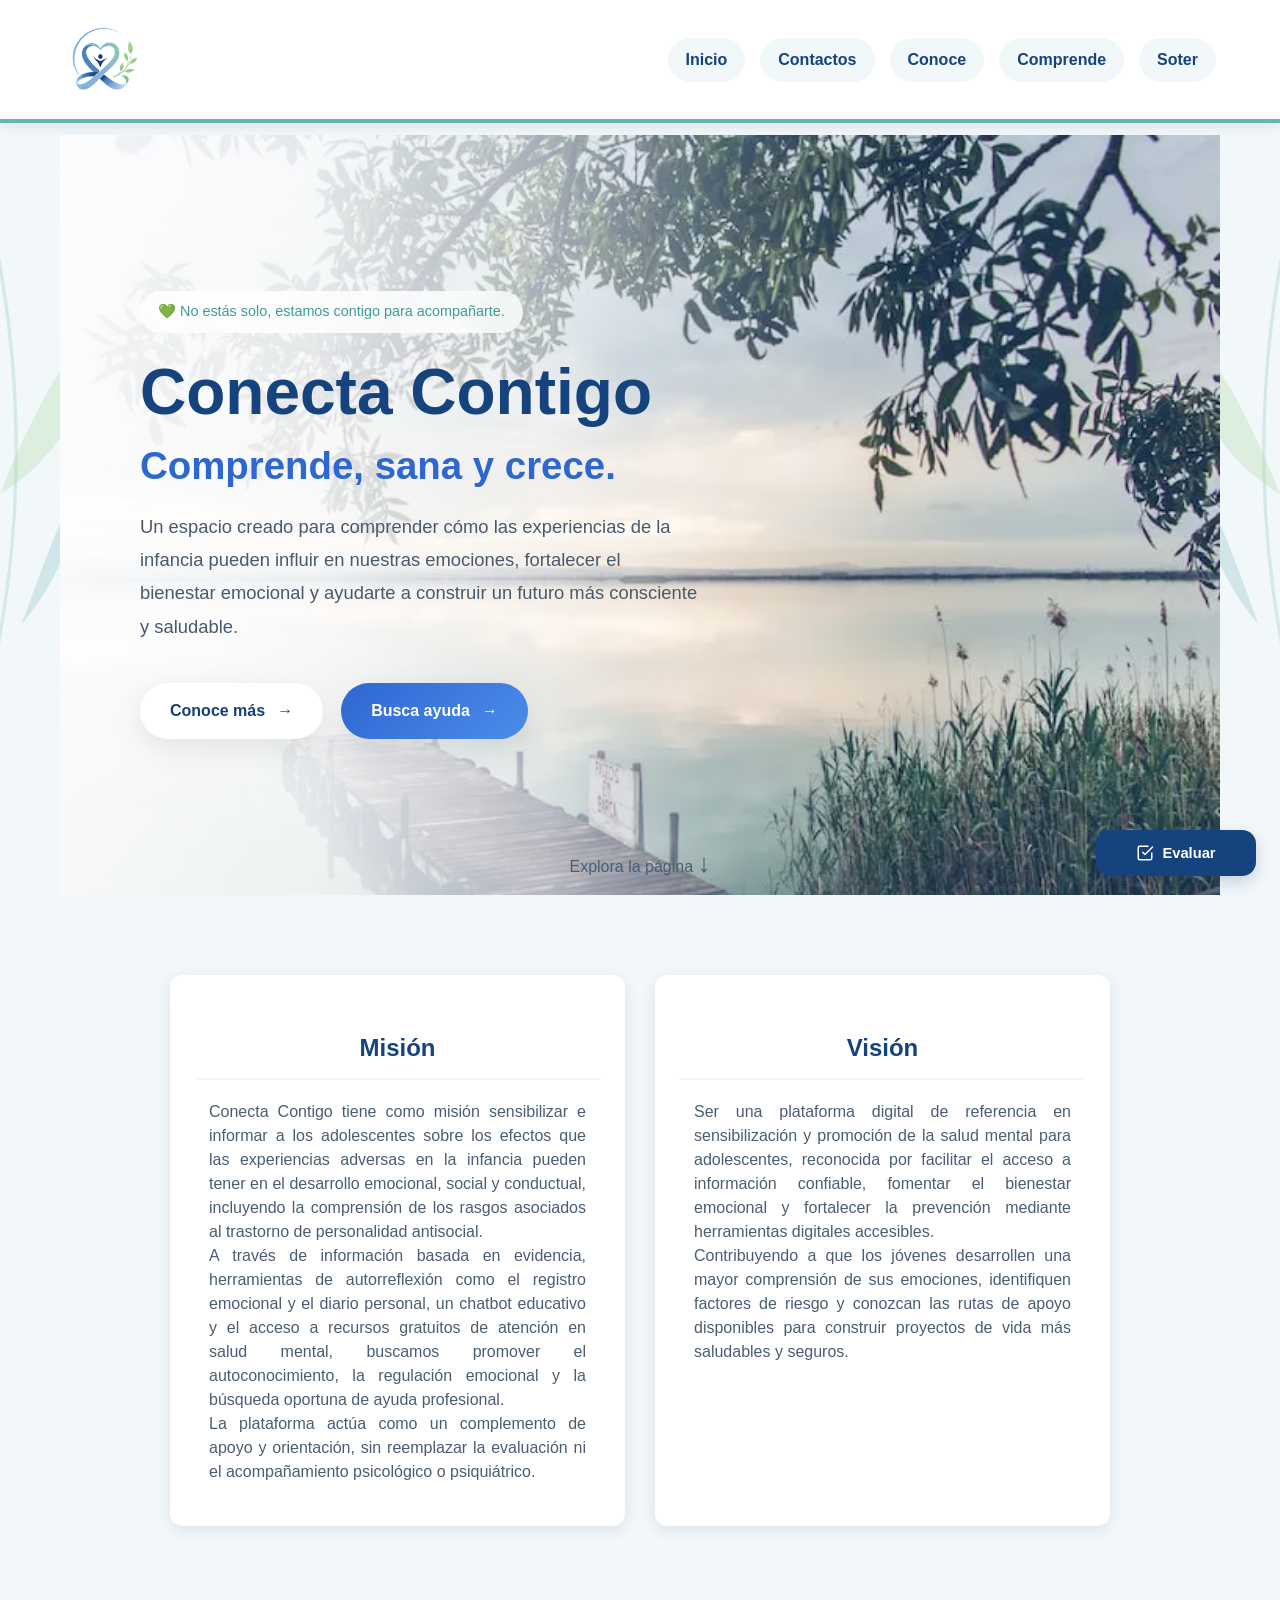
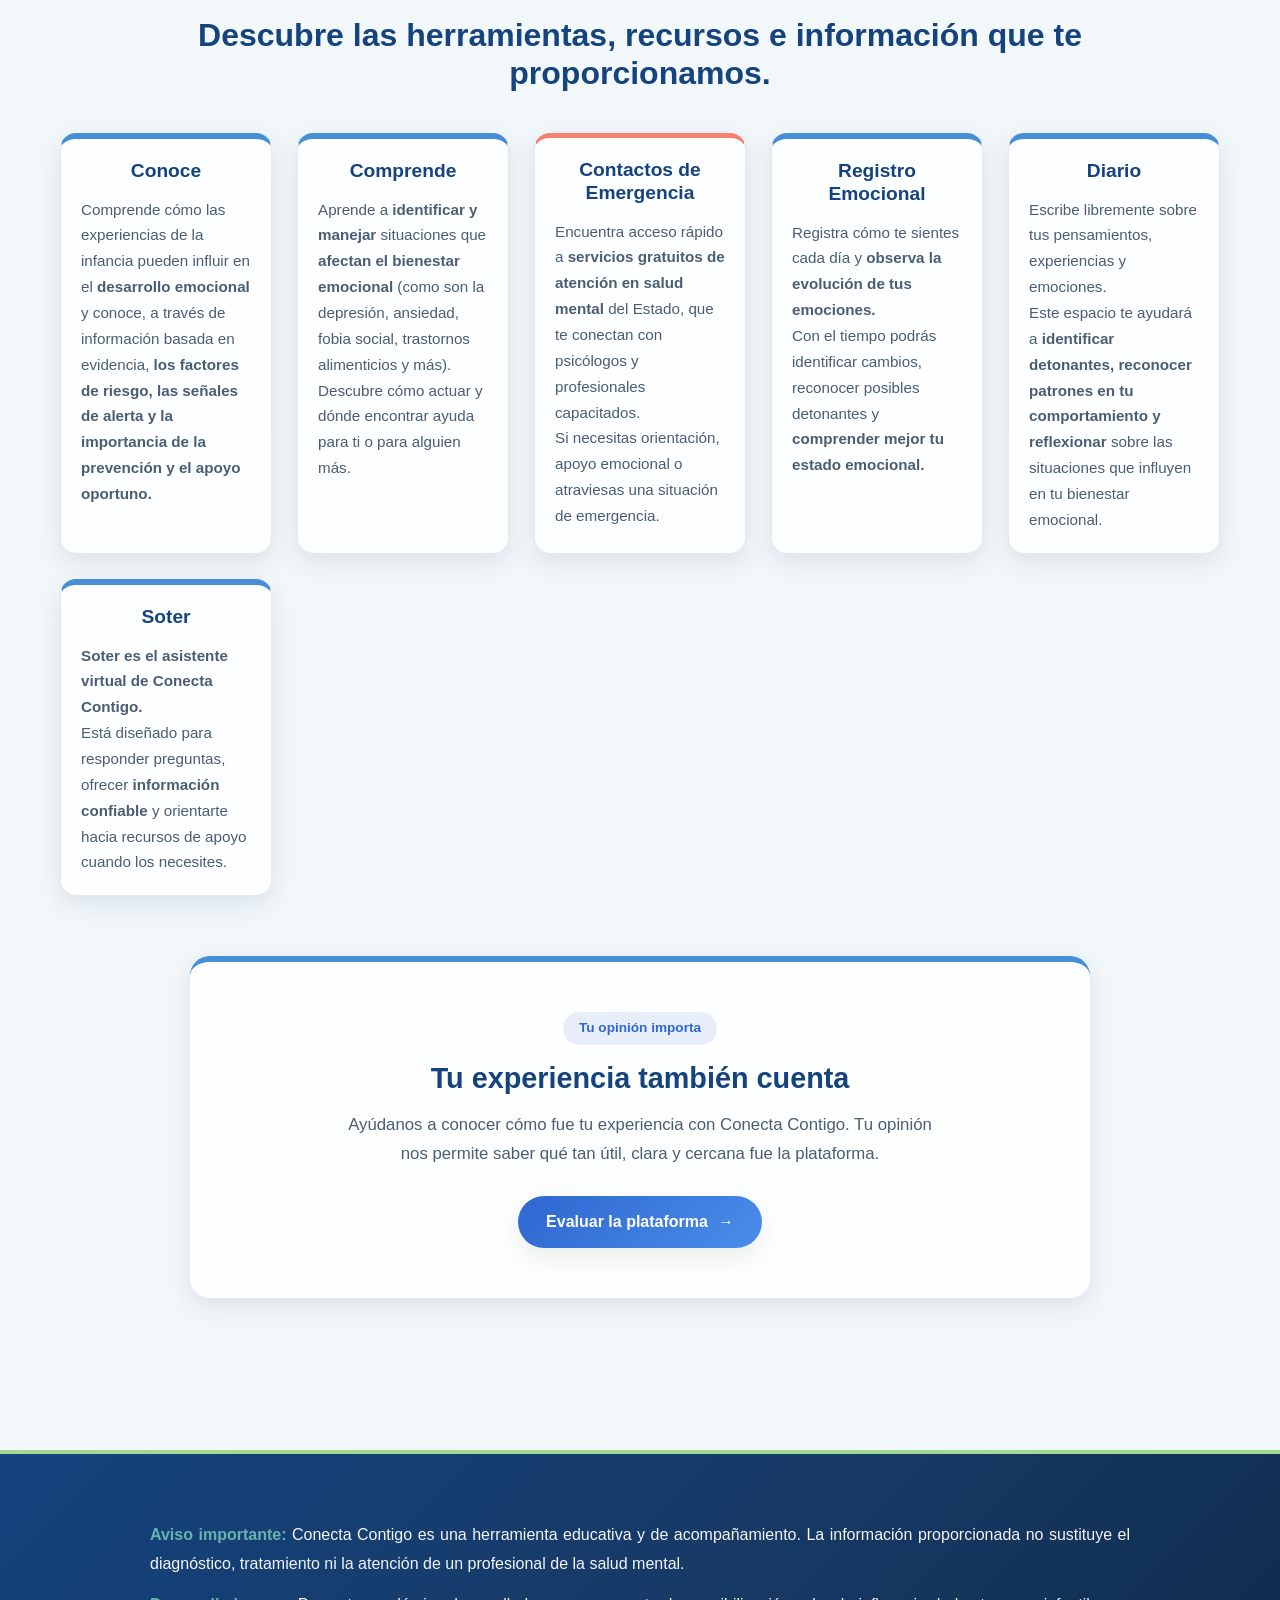
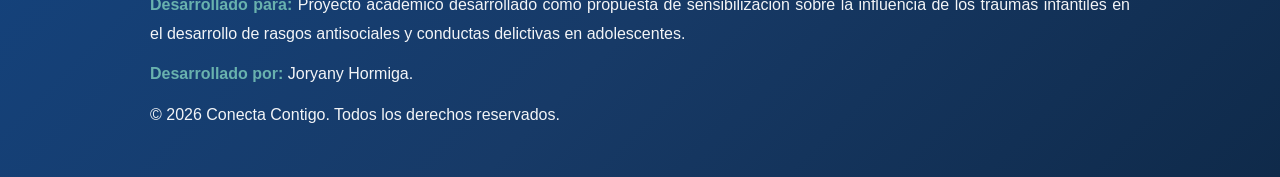
==== index.html @ 8939116b "responsive d ela pagina" ====
<!DOCTYPE html>
<html lang="es">

<head>
    <meta charset="UTF-8">
    <meta name="viewport" content="width=device-width, initial-scale=1.0">
    <title>Conecta Contigo - Inicio</title>

    <link rel="stylesheet" href="assets/css/style.css">
    <link rel="stylesheet" href="assets/css/index.css">
    

</head>

<body>
    <header>
        <div class="top-nav-container">
            <img width="100px" src="assets/img/index/logo-sin-texto.png" alt="Logo de la Página, un lazo azul">

            <nav>
                <a href="index.html">Inicio</a>
                <a href="contacto.html">Contactos</a>
                <a href="conoce.html">Conoce</a>
                <a href="comprende.html">Comprende</a>
                <a href="soter.html">Soter</a>
            </nav>
        </div>
    </header>

    <main>
        <section class="hero">
            <img class="hero-bg" src="assets/img/index/hero.png" alt="Muelle rodeado de naturaleza al amanecer.">

            <div class="hero-overlay"></div>

            <div class="hero-container">

                <aside>
                    <p>💚 No estás solo, estamos contigo para acompañarte.</p>
                </aside>

                <div class="hero-content">

                    <h1>Conecta Contigo</h1>

                    <h2>
                        Comprende, sana y crece.
                    </h2>

                    <p>
                        Un espacio creado para comprender cómo las experiencias
                        de la infancia pueden influir en nuestras emociones,
                        fortalecer el bienestar emocional y ayudarte a construir
                        un futuro más consciente y saludable.
                    </p>

                </div>

                <div class="hero-buttons">

                    <a href="conoce.html" class="btn">
                        Conoce más
                    </a>

                    <a href="contacto.html" class="btn">
                        Busca ayuda
                    </a>

                </div>

            </div>

            <a href="#bajo" class="scroll-down">
                Explora la página
            </a>

        </section>

        <section class="mission-vision container" id="bajo">
            <div class="card">

                <h2>Misión</h2>
                <p>
                    Conecta Contigo tiene como misión sensibilizar e informar a los adolescentes sobre los efectos que
                    las experiencias adversas en la infancia pueden tener en el desarrollo emocional, social y
                    conductual, incluyendo la comprensión de los rasgos asociados al trastorno de personalidad
                    antisocial. <br>
                    A través de información basada en evidencia, herramientas de autorreflexión como el
                    registro emocional y el diario personal, un chatbot educativo y el acceso a recursos gratuitos de
                    atención en salud mental, buscamos promover el autoconocimiento, la regulación emocional y la
                    búsqueda oportuna de ayuda profesional. <br>
                    La plataforma actúa como un complemento de apoyo y
                    orientación, sin reemplazar la evaluación ni el acompañamiento psicológico o psiquiátrico.
                </p>
            </div>

            <div class="card">
                <h2>Visión</h2>
                <p>
                    Ser una plataforma digital de referencia en sensibilización y promoción de la salud mental para
                    adolescentes, reconocida por facilitar el acceso a información confiable, fomentar el bienestar
                    emocional y fortalecer la prevención mediante herramientas digitales accesibles. <br>
                    Contribuyendo a que los jóvenes desarrollen una mayor comprensión de sus emociones, identifiquen
                    factores de riesgo y
                    conozcan las rutas de apoyo disponibles para construir proyectos de vida más saludables y seguros.
                </p>
            </div>
        </section>

        <section class="tools-section">

            <h2>Descubre las herramientas, recursos e información que te proporcionamos.</h2>

            <div class="grid-tarjetas text-center">
                <div class="tarjeta" data-href="conoce.html">
                    <article>
                        <h3><a href="conoce.html" class="card-title-link">Conoce</a></h3>
                        <p>Comprende cómo las experiencias de la infancia pueden influir en el <strong>desarrollo
                                emocional</strong> y conoce, a través de información basada en evidencia, <strong>los
                                factores de riesgo, las señales de alerta y la importancia de la prevención y el apoyo
                                oportuno.</strong></p>
                    </article>
                </div>

                <div class="tarjeta" data-href="comprende.html">
                    <article>
                        <h3><a href="comprende.html" class="card-title-link">Comprende</a></h3>
                        <p>Aprende a <strong>identificar y manejar</strong> situaciones que <strong>afectan el bienestar
                                emocional</strong> (como son la depresión, ansiedad, fobia social, trastornos
                            alimenticios y más). Descubre cómo actuar y dónde encontrar ayuda para ti o para alguien
                            más.</p>
                    </article>
                </div>

                <div class="tarjeta emergencia" data-href="contacto.html">
                    <article>
                        <h3><a href="contacto.html" class="card-title-link">Contactos de Emergencia</a></h3>
                        <p>Encuentra acceso rápido a <strong>servicios gratuitos de atención en salud mental</strong>
                            del Estado, que te conectan con psicólogos y profesionales capacitados. <br>
                            Si necesitas orientación, apoyo emocional o atraviesas una situación de emergencia.</p>
                    </article>
                </div>

                <div class="tarjeta" data-href="diario.html">
                    <article>
                        <h3><a href="diario.html" class="card-title-link">Registro Emocional</a></h3>
                        <p>Registra cómo te sientes cada día y <strong>observa la evolución de tus emociones.</strong>
                            <br>
                            Con el tiempo
                            podrás identificar cambios, reconocer posibles detonantes y <strong>comprender mejor tu
                                estado emocional.</strong>
                        </p>
                    </article>
                </div>

                <div class="tarjeta" data-href="diario.html">
                    <article>
                        <h3><a href="diario.html" class="card-title-link">Diario</a></h3>
                        <p>Escribe libremente sobre tus pensamientos, experiencias y emociones. <br>
                            Este espacio te ayudará
                            a <strong>identificar detonantes, reconocer patrones en tu comportamiento y
                                reflexionar</strong> sobre las situaciones que influyen en tu bienestar emocional.</p>
                    </article>
                </div>


                <div class="tarjeta" data-href="soter.html">
                    <article>
                        <h3><a href="soter.html" class="card-title-link">Soter</a></h3>
                        <p><strong>Soter es el asistente virtual de Conecta Contigo. <br>
                            </strong> Está diseñado para
                            responder preguntas, ofrecer <strong>información confiable </strong> y orientarte hacia
                            recursos de apoyo
                            cuando los necesites.</p>
                    </article>
                </div>
            </div>
        </section>

       <section class="evaluacion-plataforma" aria-labelledby="titulo-evaluacion">
            <div class="evaluacion-contenido">

                <span class="evaluacion-etiqueta">Tu opinión importa</span>

                <h2 id="titulo-evaluacion">Tu experiencia también cuenta</h2>

                <p>
                    Ayúdanos a conocer cómo fue tu experiencia con Conecta Contigo.
                    Tu opinión nos permite saber qué tan útil, clara y cercana fue la plataforma.
                </p>

                <a href="https://forms.gle/vr7NRWrDEDaM6uV98" class="evaluacion-accion" target="_blank"
                    rel="noopener noreferrer">
                    <span class="evaluacion-accion-texto">Evaluar la plataforma</span>
                    <span class="evaluacion-accion-icono" aria-hidden="true">→</span>
                </a>

            </div>
        </section>
    </main>

    <footer>

        <p><strong>Aviso importante:</strong> Conecta Contigo es una herramienta educativa y de acompañamiento. La
            información proporcionada no sustituye el diagnóstico, tratamiento ni la atención de un profesional de la
            salud mental.</p>

        <p><strong>Desarrollado para:</strong> Proyecto académico desarrollado como propuesta de sensibilización sobre
            la influencia de los traumas infantiles en el desarrollo de rasgos antisociales y conductas delictivas en
            adolescentes.</p>

        <p><strong>Desarrollado por:</strong> Joryany Hormiga.</p>

        <p>© 2026 Conecta Contigo. Todos los derechos reservados.</p>
    </footer>

    <div class="evaluacion-flotante">

        <button id="boton-evaluacion" class="evaluacion-boton" type="button" aria-haspopup="true"
            aria-expanded="false" aria-controls="panel-evaluacion">
            <svg class="evaluacion-boton__icono" viewBox="0 0 24 24" fill="none" aria-hidden="true">
                <path d="M9 11l3 3L22 4" stroke="currentColor" stroke-width="2" stroke-linecap="round"
                    stroke-linejoin="round" />
                <path d="M21 12v7a2 2 0 0 1-2 2H5a2 2 0 0 1-2-2V5a2 2 0 0 1 2-2h11" stroke="currentColor"
                    stroke-width="2" stroke-linecap="round" stroke-linejoin="round" />
            </svg>
            <span class="evaluacion-boton__texto">Evaluar</span>
        </button>

        <div id="panel-evaluacion" class="evaluacion-panel" role="dialog" aria-labelledby="titulo-panel-evaluacion"
            aria-hidden="true">

            <div class="evaluacion-panel__header">
                <h3 id="titulo-panel-evaluacion">¿Quieres evaluar Conecta Contigo?</h3>
                <button id="cerrar-evaluacion" class="evaluacion-cerrar" type="button"
                    aria-label="Cerrar panel de evaluación">
                    ✕
                </button>
            </div>

            <p>Tu opinión nos ayuda a conocer cómo fue tu experiencia con la plataforma.</p>

            <a href="https://forms.gle/vr7NRWrDEDaM6uV98" class="evaluacion-panel__accion" target="_blank"
                rel="noopener noreferrer">
                <span>Responder evaluación</span>
                <span class="evaluacion-panel__accion-icono" aria-hidden="true">→</span>
            </a>
        </div>
    </div>

      <!-- ============ BOTÓN FLOTANTE VOLVER ARRIBA ============ -->
  <button id="boton-subir" class="boton-subir" type="button" aria-label="Volver al inicio de la página"
    title="Volver arriba">
    <span aria-hidden="true">&#8593;</span>
  </button>

    <script src="assets/js/general.js"></script>
    <script src="assets/js/evaluacion.js" defer></script>

</body>

</html>
---- assets/css/style.css ----
/*==================================================
= 1. VARIABLES GLOBALES                            =
==================================================*/

:root {

    /* Colores principales */
    --azul-marino: #14437e;
    --azul-claro: #468ed6;
    --verde-agua: #69B2AE;
    --verde-hoja: #a2d88f;
    --fondo-suave: #F2F7FA;
    --blanco: #FFFFFF;
    --gris: #485666;
    --gris-claro: #d7dfe6;
    --resalte: #f5836f;

    /* Variantes RGB (permiten reutilizar un mismo color en distintas
       opacidades sin repetir el rgba() completo en cada regla) */
    --blanco-rgb: 255, 255, 255;
    --sombra-rgb: 17, 46, 81;
    --azul-accion-rgb: 46, 103, 208;
    --azul-accion: rgb(var(--azul-accion-rgb));

    /* Sombras */
    --sombra: rgba(var(--sombra-rgb), .10);
    --sombra-media: 0 4px 15px var(--sombra);
    --sombra-grande: 0 8px 25px rgba(var(--sombra-rgb), .12);

    /* Bordes */
    --radio: 12px;
    --radio-grande: 18px;
    --radio-pill: 50px;

    /* Transiciones */
    --transicion: .3s ease;

    /* Gradiente */
    --gradiente: linear-gradient(
        135deg,
        var(--azul-claro),
        var(--verde-agua)
    );

    /* Espaciados */
    --espacio-xs: 8px;
    --espacio-sm: 16px;
    --espacio-md: 24px;
    --espacio-lg: 40px;
    --espacio-xl: 60px;

    /* Tipografía */
    --texto: 1rem;
    --texto-grande: 1.1rem;

    --titulo-1: clamp(2.8rem, 4vw, 3.5rem);
    --titulo-2: 2.2rem;
    --titulo-3: 1.45rem;

    /* Componentes */
    --padding-card: 24px;
    --padding-seccion: 30px;

    --boton-y: 11px;
    --boton-x: 22px;

    /* Elevación (z-index) de elementos flotantes */
    --z-flotante-alto: 999;
    --z-flotante-bajo: 500;
}


/*==================================================
= 2. RESET / BASE                                  =
==================================================*/

*,
*::before,
*::after {
    margin: 0;
    padding: 0;
    box-sizing: border-box;
}

html {
    scroll-behavior: smooth;
}

body {
    font-family: 'Segoe UI', Roboto, Helvetica, Arial, sans-serif;
    background: var(--fondo-suave);
    color: var(--azul-marino);
    line-height: 1.5;
    min-height: 100vh;
    overflow-x: hidden;
    text-rendering: optimizeLegibility;
}


/*==================================================
= 3. TIPOGRAFÍA                                    =
==================================================*/

h1,
h2,
h3 {
    color: var(--azul-marino);
    margin-top: 0;
    font-weight: 700;
    line-height: 1.2;
}

h1 {
    font-size: var(--titulo-1);
}

h2 {
    font-size: var(--titulo-2);
    margin: 35px 0 20px;
    text-align: center;
    position: relative;
}

h3 {
    font-size: var(--titulo-3);
    margin-bottom: .75rem;
}

p {
    margin-bottom: 18px;
}


/*==================================================
= 4. ELEMENTOS GLOBALES                            =
==================================================*/

img {
    display: block;
    max-width: 100%;
    height: auto;
}

a {
    text-decoration: none;
    color: var(--azul-claro);
    transition:
        color var(--transicion),
        background-color var(--transicion),
        transform var(--transicion);
}

a:hover {
    color: var(--verde-agua);
}

::-webkit-scrollbar {
    width: 10px;
}

::-webkit-scrollbar-track {
    background: #e9f1f5;
}

::-webkit-scrollbar-thumb {
    background: var(--azul-claro);
    border-radius: 20px;
}

::-webkit-scrollbar-thumb:hover {
    background: var(--verde-agua);
}

::selection {
    background: var(--verde-agua);
    color: var(--blanco);
}


/*==================================================
= 5. CONTENEDORES                                  =
==================================================*/

.container {
    max-width: 1000px;
    margin: auto;
    padding: 0 20px;
}

main {
    max-width: 1200px;
    margin: auto;
    padding: 12px 20px;
}


/*==================================================
= 6. BOTONES GLOBALES                              =
==================================================*/

button,
input[type="submit"] {
    background: var(--gradiente);
    color: var(--blanco);
    border: none;
    border-radius: var(--radio-pill);
    padding: var(--boton-y) var(--boton-x);
    cursor: pointer;
    font-size: 1rem;
    font-weight: 600;
    transition:
        transform var(--transicion),
        box-shadow var(--transicion);
}

button:hover,
input[type="submit"]:hover {
    transform: translateY(-3px);
    box-shadow: 0 10px 25px rgba(var(--sombra-rgb), .18);
}


/*==================================================
= 7. HEADER Y NAVEGACIÓN                           =
==================================================*/

header {
    background: var(--blanco);
    padding: 22px 5%;
    border-bottom: 4px solid var(--verde-agua);
    box-shadow: 0 3px 12px var(--sombra);
}

.top-nav-container {
    max-width: 1200px;
    margin: auto;
    display: flex;
    justify-content: space-between;
    align-items: center;
    gap: 30px;
    flex-wrap: wrap;
}

.top-nav-container img {
    width: 75px;
    max-width: 100%;
    height: auto;
}

nav {
    display: flex;
    justify-content: center;
    align-items: center;
    flex-wrap: wrap;
    gap: 15px;
}

nav a {
    background: var(--fondo-suave);
    color: var(--azul-marino);
    padding: 10px 18px;
    border-radius: 30px;
    font-weight: 600;
    transition:
        background-color var(--transicion),
        color var(--transicion),
        transform var(--transicion);
}

nav a:hover {
    background: var(--azul-claro);
    color: var(--blanco);
    transform: translateY(-2px);
}

header p {
    max-width: 800px;
    margin: 15px auto;
    font-size: 1.1rem;
    color: #334a66;
    text-align: center;
}

/* Navegación secundaria (banner de anclas) */

.nav-banner {
    display: flex;
    justify-content: center;
    align-items: center;
    flex-wrap: wrap;
    gap: 50px;
    padding: 25px 0;
    margin: 40px 0;
    background: rgba(var(--blanco-rgb), .35);
    border-top: 1px solid var(--azul-claro);
    border-bottom: 1px solid var(--azul-claro);
}

.nav-banner a {
    background: none;
    padding: 0 0 6px;
    border-radius: 50px;
    border-bottom: 2px solid transparent;
    color: var(--azul-marino);
    font-size: 1.05rem;
    font-weight: 600;
}

.nav-banner a:hover {
    background: none;
    color: var(--azul-claro);
    border-bottom-color: var(--verde-agua);
    transform: none;
}


/*==================================================
= 8. TARJETAS (.card)                              =
==================================================*/

.card {
    background: var(--blanco);
    border-radius: var(--radio);
    padding: var(--padding-card);
    box-shadow: var(--sombra-media);
    transition:
        transform var(--transicion),
        box-shadow var(--transicion);
}

.card:hover {
    transform: translateY(-2px);
    box-shadow: var(--sombra-grande);
}


/*==================================================
= 9. FONDOS DECORATIVOS (estilo-hojas-*)           =
   Nota: los valores de color dentro de los SVG en base64 no se
   tocan — no es posible referenciar variables CSS dentro de un
   data URI, y no aportan beneficio real al mantenerlos idénticos
   a los definidos arriba.
==================================================*/

/* 1. Decoración Hojas Laterales */
body.estilo-hojas-1 {
    background-color: var(--fondo-suave);
    background-image:
        url("data:image/svg+xml,%3Csvg xmlns='http://www.w3.org/2000/svg' viewBox='0 0 100 200' fill='%2369B2AE' opacity='0.25'%3E%3Cpath d='M10 180 C 40 140, 30 90, 80 50 C 50 70, 30 110, 10 180 Z'/%3E%3Cpath d='M0 120 C 30 100, 40 60, 60 20 C 35 40, 15 70, 0 120 Z'/%3E%3C/svg%3E"),
        url("data:image/svg+xml,%3Csvg xmlns='http://www.w3.org/2000/svg' viewBox='0 0 100 200' fill='%2369B2AE' opacity='0.25'%3E%3Cpath d='M90 180 C 60 140, 70 90, 20 50 C 50 70, 70 110, 90 180 Z'/%3E%3Cpath d='M100 120 C 70 100, 60 60, 40 20 C 65 40, 85 70, 100 120 Z'/%3E%3C/svg%3E");
    background-repeat: no-repeat, no-repeat;
    background-position: left center, right center;
    background-size: 280px auto, 280px auto;
    background-attachment: fixed, fixed;
}

/* 3. Hojas Redondeadas con Tallo Flotante */
body.estilo-hojas-2 {
    background-color: var(--fondo-suave);
    background-image:
        url("data:image/svg+xml,%3Csvg xmlns='http://www.w3.org/2000/svg' viewBox='0 0 120 280' fill='none'%3E%3Cpath d='M-10 10 Q25 140 -10 270' stroke='%2369B2AE' stroke-width='1.5' opacity='0.22'/%3E%3Cpath d='M10 220 C 45 180, 35 130, 85 90 C 55 110, 35 150, 10 220 Z' fill='%2369B2AE' opacity='0.25'/%3E%3Cpath d='M0 160 C 35 140, 45 100, 65 60 C 40 80, 20 110, 0 160 Z' fill='%23a2d88f' opacity='0.28'/%3E%3C/svg%3E"),
        url("data:image/svg+xml,%3Csvg xmlns='http://www.w3.org/2000/svg' viewBox='0 0 120 280' fill='none'%3E%3Cpath d='M130 10 Q95 140 130 270' stroke='%2369B2AE' stroke-width='1.5' opacity='0.22'/%3E%3Cpath d='M110 220 C 75 180, 85 130, 35 90 C 65 110, 85 150, 110 220 Z' fill='%2369B2AE' opacity='0.25'/%3E%3Cpath d='M120 160 C 85 140, 75 100, 55 60 C 80 80, 100 110, 120 160 Z' fill='%23a2d88f' opacity='0.28'/%3E%3C/svg%3E");
    background-repeat: no-repeat, no-repeat;
    background-position: left center, right center;
    background-size: 260px auto, 260px auto;
    background-attachment: fixed, fixed;
}

/* 4. Marco Botánico de 4 Esquinas */
body.estilo-hojas-3 {
    background-color: var(--fondo-suave);
    background-image:
        url("data:image/svg+xml,%3Csvg xmlns='http://www.w3.org/2000/svg' viewBox='0 0 200 200' fill='%2369B2AE' opacity='0.2'%3E%3Cpath d='M0,0 Q80,10 120,60 Q60,60 0,0'/%3E%3Cpath d='M0,0 Q10,80 60,120 Q60,60 0,0' fill='%23a2d88f'/%3E%3C/svg%3E"),
        url("data:image/svg+xml,%3Csvg xmlns='http://www.w3.org/2000/svg' viewBox='0 0 200 200' fill='%2369B2AE' opacity='0.2'%3E%3Cpath d='M200,0 Q120,10 80,60 Q140,60 200,0'/%3E%3Cpath d='M200,0 Q190,80 140,120 Q140,60 200,0' fill='%23a2d88f'/%3E%3C/svg%3E"),
        url("data:image/svg+xml,%3Csvg xmlns='http://www.w3.org/2000/svg' viewBox='0 0 200 200' fill='%2369B2AE' opacity='0.18'%3E%3Cpath d='M0,200 Q80,190 120,140 Q60,140 0,200'/%3E%3Cpath d='M0,200 Q10,120 60,80 Q60,140 0,200' fill='%23a2d88f'/%3E%3C/svg%3E"),
        url("data:image/svg+xml,%3Csvg xmlns='http://www.w3.org/2000/svg' viewBox='0 0 200 200' fill='%2369B2AE' opacity='0.18'%3E%3Cpath d='M200,200 Q120,190 80,140 Q140,140 200,200'/%3E%3Cpath d='M200,200 Q190,120 140,80 Q140,140 200,200' fill='%23a2d88f'/%3E%3C/svg%3E");
    background-repeat: no-repeat, no-repeat, no-repeat, no-repeat;
    background-position: left top, right top, left bottom, right bottom;
    background-size: 200px 200px, 200px 200px, 180px 180px, 180px 180px;
    background-attachment: fixed, fixed, fixed, fixed;
}

/* 5. Estilo Ondas Orgánicas + Ramas en Esquinas Inferiores */
body.estilo-hojas-4 {
    background-color: var(--fondo-suave);
    background-image:
        url("data:image/svg+xml,%3Csvg xmlns='http://www.w3.org/2000/svg' viewBox='0 0 200 400' fill='none'%3E%3Cpath d='M-20,100 C60,50 140,120 100,220 C60,320 -40,300 -20,100 Z' fill='%23468ed6' opacity='0.12'/%3E%3Cpath d='M-50,220 C40,180 80,260 40,360 C0,460 -70,400 -50,220 Z' fill='%2369B2AE' opacity='0.15'/%3E%3C/svg%3E"),
        url("data:image/svg+xml,%3Csvg xmlns='http://www.w3.org/2000/svg' viewBox='0 0 200 400' fill='none'%3E%3Cpath d='M220,100 C140,50 60,120 100,220 C140,320 240,300 220,100 Z' fill='%23468ed6' opacity='0.12'/%3E%3Cpath d='M250,220 C160,180 120,260 160,360 C200,460 270,400 250,220 Z' fill='%2369B2AE' opacity='0.15'/%3E%3C/svg%3E"),
        url("data:image/svg+xml,%3Csvg xmlns='http://www.w3.org/2000/svg' viewBox='0 0 150 300' fill='none'%3E%3Cpath d='M-10,310 Q40,210 120,150' stroke='%2369B2AE' stroke-width='3' stroke-linecap='round' opacity='0.4'/%3E%3Cpath d='M20,260 C50,230 70,250 50,275 C30,285 15,275 20,260 Z' fill='%2369B2AE' opacity='0.45'/%3E%3Cpath d='M45,215 C75,185 95,205 75,230 C55,240 40,230 45,215 Z' fill='%23a2d88f' opacity='0.5'/%3E%3Cpath d='M75,175 C105,145 125,165 105,190 C85,200 70,190 75,175 Z' fill='%2369B2AE' opacity='0.45'/%3E%3C/svg%3E"),
        url("data:image/svg+xml,%3Csvg xmlns='http://www.w3.org/2000/svg' viewBox='0 0 150 300' fill='none'%3E%3Cpath d='M160,310 Q110,210 30,150' stroke='%2369B2AE' stroke-width='3' stroke-linecap='round' opacity='0.4'/%3E%3Cpath d='M130,260 C100,230 80,250 100,275 C120,285 135,275 130,260 Z' fill='%2369B2AE' opacity='0.45'/%3E%3Cpath d='M105,215 C75,185 55,205 75,230 C95,240 110,230 105,215 Z' fill='%23a2d88f' opacity='0.5'/%3E%3Cpath d='M75,175 C45,145 25,165 45,190 C65,200 80,190 75,175 Z' fill='%2369B2AE' opacity='0.45'/%3E%3C/svg%3E");
    background-repeat: no-repeat, no-repeat, no-repeat, no-repeat;
    background-position: left center, right center, left bottom, right bottom;
    background-size: 260px auto, 260px auto, 220px auto, 220px auto;
    background-attachment: fixed, fixed, fixed, fixed;
}

/* 7. Estilo Pizca de Mar y Hojas */
body.estilo-hojas-5 {
    background-color: var(--fondo-suave);
    background-image:
        url("data:image/svg+xml,%3Csvg xmlns='http://www.w3.org/2000/svg' viewBox='0 0 200 200' fill='%23468ed6' opacity='0.15'%3E%3Cpath d='M0,0 C60,20 120,70 100,140 C50,120 10,60 0,0 Z'/%3E%3Cpath d='M0,0 C80,50 90,120 40,170 C20,120 0,80 0,0 Z' fill='%2369B2AE' opacity='0.15'/%3E%3C/svg%3E"),
        url("data:image/svg+xml,%3Csvg xmlns='http://www.w3.org/2000/svg' viewBox='0 0 200 200' fill='%23468ed6' opacity='0.15'%3E%3Cpath d='M200,0 C140,20 80,70 100,140 C150,120 190,60 200,0 Z'/%3E%3Cpath d='M200,0 C120,50 110,120 160,170 C180,120 200,80 200,0 Z' fill='%2369B2AE' opacity='0.15'/%3E%3C/svg%3E"),
        url("data:image/svg+xml,%3Csvg xmlns='http://www.w3.org/2000/svg' viewBox='0 0 150 150' fill='%2369B2AE' opacity='0.35'%3E%3Cpath d='M0,150 C30,100 80,80 120,70 C80,95 40,120 0,150 Z'/%3E%3Cpath d='M0,150 C50,120 100,120 140,130 C90,140 40,145 0,150 Z' fill='%23a2d88f' opacity='0.4'/%3E%3C/svg%3E"),
        url("data:image/svg+xml,%3Csvg xmlns='http://www.w3.org/2000/svg' viewBox='0 0 150 150' fill='%2369B2AE' opacity='0.35'%3E%3Cpath d='M150,150 C120,100 70,80 30,70 C70,95 110,120 150,150 Z'/%3E%3Cpath d='M150,150 C100,120 50,120 10,130 C60,140 110,145 150,150 Z' fill='%23a2d88f' opacity='0.4'/%3E%3C/svg%3E");
    background-repeat: no-repeat, no-repeat, no-repeat, no-repeat;
    background-position: left top, right top, left bottom, right bottom;
    background-size: 240px 240px, 240px 240px, 200px 200px, 200px 200px;
    background-attachment: fixed, fixed, fixed, fixed;
}

/* 6. Esquinas botánicas */
body.estilo-hojas-6 {
    background-color: var(--fondo-suave);
    background-image:
        url("data:image/svg+xml,%3Csvg xmlns='http://www.w3.org/2000/svg' viewBox='0 0 260 260'%3E%3Cpath d='M0 235 C55 185 90 135 135 95 C170 65 210 40 255 20' fill='none' stroke='%2369B2AE' stroke-width='4' stroke-linecap='round' opacity='.42'/%3E%3Cellipse cx='58' cy='180' rx='15' ry='38' transform='rotate(-48 58 180)' fill='%2369B2AE' opacity='.36'/%3E%3Cellipse cx='88' cy='145' rx='14' ry='34' transform='rotate(42 88 145)' fill='%23a2d88f' opacity='.45'/%3E%3Cellipse cx='125' cy='112' rx='15' ry='37' transform='rotate(-45 125 112)' fill='%2369B2AE' opacity='.34'/%3E%3Cellipse cx='160' cy='83' rx='13' ry='32' transform='rotate(42 160 83)' fill='%23a2d88f' opacity='.42'/%3E%3Cellipse cx='198' cy='55' rx='12' ry='29' transform='rotate(-42 198 55)' fill='%2369B2AE' opacity='.32'/%3E%3C/svg%3E"),
        url("data:image/svg+xml,%3Csvg xmlns='http://www.w3.org/2000/svg' viewBox='0 0 260 260'%3E%3Cpath d='M260 235 C205 185 170 135 125 95 C90 65 50 40 5 20' fill='none' stroke='%2369B2AE' stroke-width='4' stroke-linecap='round' opacity='.42'/%3E%3Cellipse cx='202' cy='180' rx='15' ry='38' transform='rotate(48 202 180)' fill='%2369B2AE' opacity='.36'/%3E%3Cellipse cx='172' cy='145' rx='14' ry='34' transform='rotate(-42 172 145)' fill='%23a2d88f' opacity='.45'/%3E%3Cellipse cx='135' cy='112' rx='15' ry='37' transform='rotate(45 135 112)' fill='%2369B2AE' opacity='.34'/%3E%3Cellipse cx='100' cy='83' rx='13' ry='32' transform='rotate(-42 100 83)' fill='%23a2d88f' opacity='.42'/%3E%3Cellipse cx='62' cy='55' rx='12' ry='29' transform='rotate(42 62 55)' fill='%2369B2AE' opacity='.32'/%3E%3C/svg%3E"),
        url("data:image/svg+xml,%3Csvg xmlns='http://www.w3.org/2000/svg' viewBox='0 0 240 240'%3E%3Cpath d='M0 220 C50 180 85 145 125 110 C160 80 195 55 235 35' fill='none' stroke='%2369B2AE' stroke-width='4' opacity='.4'/%3E%3Cellipse cx='52' cy='183' rx='14' ry='35' transform='rotate(-48 52 183)' fill='%23a2d88f' opacity='.42'/%3E%3Cellipse cx='84' cy='153' rx='13' ry='32' transform='rotate(42 84 153)' fill='%2369B2AE' opacity='.34'/%3E%3Cellipse cx='119' cy='120' rx='14' ry='34' transform='rotate(-45 119 120)' fill='%23a2d88f' opacity='.4'/%3E%3Cellipse cx='154' cy='91' rx='12' ry='29' transform='rotate(45 154 91)' fill='%2369B2AE' opacity='.32'/%3E%3C/svg%3E"),
        url("data:image/svg+xml,%3Csvg xmlns='http://www.w3.org/2000/svg' viewBox='0 0 240 240'%3E%3Cpath d='M240 220 C190 180 155 145 115 110 C80 80 45 55 5 35' fill='none' stroke='%2369B2AE' stroke-width='4' opacity='.4'/%3E%3Cellipse cx='188' cy='183' rx='14' ry='35' transform='rotate(48 188 183)' fill='%23a2d88f' opacity='.42'/%3E%3Cellipse cx='156' cy='153' rx='13' ry='32' transform='rotate(-42 156 153)' fill='%2369B2AE' opacity='.34'/%3E%3Cellipse cx='121' cy='120' rx='14' ry='34' transform='rotate(45 121 120)' fill='%23a2d88f' opacity='.4'/%3E%3Cellipse cx='86' cy='91' rx='12' ry='29' transform='rotate(-45 86 91)' fill='%2369B2AE' opacity='.32'/%3E%3C/svg%3E");
    background-repeat: no-repeat, no-repeat, no-repeat, no-repeat;
    background-position: left top, right top, left bottom, right bottom;
    background-size: 270px 270px, 270px 270px, 250px 250px, 250px 250px;
    background-attachment: fixed, fixed, fixed, fixed;
}


/*==================================================
= 10. BOTÓN FLOTANTE "VOLVER ARRIBA"               =
   Se posiciona por encima del botón de evaluación (sección 11)
   en vez de en su misma esquina — ver nota en esa sección.
==================================================*/

.boton-subir {
    position: fixed;
    right: var(--espacio-md);
    bottom: calc(var(--espacio-md) + 58px);
    z-index: var(--z-flotante-bajo);
    width: 46px;
    height: 46px;
    border: none;
    border-radius: 50%;
    background: var(--azul-marino);
    color: var(--blanco);
    font-size: 1.2rem;
    line-height: 1;
    display: flex;
    align-items: center;
    justify-content: center;
    box-shadow: var(--sombra-media);
    cursor: pointer;
    opacity: 0;
    transform: translateY(12px) scale(0.9);
    pointer-events: none;
    transition: opacity 0.25s ease, transform 0.25s ease, background 0.2s ease;
}

.boton-subir.visible {
    opacity: 0.92;
    transform: translateY(0) scale(1);
    pointer-events: auto;
}

.boton-subir:hover,
.boton-subir:focus-visible {
    opacity: 1;
    background: var(--azul-claro);
    transform: translateY(-2px) scale(1.03);
}


/*==================================================
= 11. BOTÓN Y PANEL FLOTANTE DE EVALUACIÓN         =
   ✔ Corregido: compartía esquina (right/bottom) con el botón
   "volver arriba". Ahora .boton-subir se posiciona ~58px más
   arriba (sección 10), lo suficiente para despejar la altura de
   este botón (46px) más un margen de aire. Si en alguna página
   solo existe uno de los dos, ese botón simplemente queda un
   poco más alto de lo estrictamente necesario — no se ve roto,
   pero si prefieres el ajuste exacto por página dímelo y lo
   dejamos condicionado con una clase en el body.
==================================================*/

.evaluacion-flotante {
    position: fixed;
    right: 24px;
    bottom: 24px;
    z-index: var(--z-flotante-alto);
}

.evaluacion-boton {
    display: inline-flex;
    align-items: center;
    justify-content: center;
    gap: 8px;
    min-width: 160px;
    height: 46px;
    padding: 0 18px;
    border: none;
    border-radius: 14px;
    background: var(--azul-marino, #173f79);
    color: #fff;
    font-weight: 600;
    font-size: .92rem;
    cursor: pointer;
    box-shadow: 0 6px 16px rgba(var(--sombra-rgb), .18);
    transition: background .2s ease, box-shadow .2s ease;
}

.evaluacion-boton:hover {
    background: #1f4d94;
    box-shadow: 0 8px 20px rgba(var(--sombra-rgb), .22);
}

.evaluacion-boton__icono {
    width: 18px;
    height: 18px;
    flex-shrink: 0;
}

.evaluacion-panel {
    position: absolute;
    right: 0;
    bottom: calc(100% + 10px);
    width: 310px;
    max-width: calc(100vw - 32px);
    padding: 20px;
    border-radius: 16px;
    background: #fff;
    box-shadow: 0 10px 28px rgba(var(--sombra-rgb), .16);
    opacity: 0;
    visibility: hidden;
    transform: translateY(6px);
    transform-origin: bottom right;
    transition: opacity .18s ease, transform .18s ease, visibility .18s;
    box-sizing: border-box;
}

.evaluacion-panel.activo {
    opacity: 1;
    visibility: visible;
    transform: translateY(0);
}

.evaluacion-panel__header {
    display: flex;
    align-items: flex-start;
    justify-content: space-between;
    gap: 12px;
    margin-bottom: 8px;
}

.evaluacion-panel h3 {
    margin: 0;
    color: var(--azul-marino, #173f79);
    font-size: 1.1rem;
    font-weight: 700;
    line-height: 1.3;
}

.evaluacion-panel p {
    margin: 0 0 16px;
    color: #6b7a8f;
    font-size: .88rem;
    font-weight: 400;
    line-height: 1.55;
}

.evaluacion-panel__accion {
    display: flex;
    align-items: center;
    justify-content: space-between;
    width: 100%;
    padding: 12px 16px;
    border-radius: 12px;
    background: rgba(var(--azul-accion-rgb), .08);
    border: 1px solid rgba(var(--azul-accion-rgb), .18);
    color: var(--azul-accion);
    text-decoration: none;
    font-weight: 600;
    font-size: .9rem;
    transition: background .2s ease, border-color .2s ease;
    box-sizing: border-box;
}

.evaluacion-panel__accion:hover {
    background: rgba(var(--azul-accion-rgb), .14);
    border-color: rgba(var(--azul-accion-rgb), .3);
}

.evaluacion-panel__accion-icono {
    transition: transform .15s ease;
}

.evaluacion-panel__accion:hover .evaluacion-panel__accion-icono {
    transform: translateX(3px);
}

.evaluacion-cerrar {
    flex-shrink: 0;
    width: 22px;
    height: 22px;
    border: none;
    border-radius: 50%;
    background: transparent;
    color: #9aa7b8;
    cursor: pointer;
    font-size: .75rem;
    line-height: 1;
    transition: background .2s ease, color .2s ease;
}

.evaluacion-cerrar:hover {
    background: rgba(var(--sombra-rgb), .06);
    color: #4a5d73;
}


/*==================================================
= 12. FOOTER                                       =
   ⚠ Sigue pendiente de confirmar: el proyecto tiene DOS variantes
   de footer (una basada en párrafos sueltos y otra basada en
   .footer-links/.footer-item). Se conservan ambas, en el mismo
   orden relativo del archivo original, porque no puedo confirmar
   sin ver el HTML si alguna página todavía usa la variante de
   párrafos. La cascada final (quién gana en cada propiedad) es
   idéntica a la del archivo que compartiste. Si me confirmas que
   ya ninguna página usa la variante A, la elimino para dejar el
   archivo más limpio.
==================================================*/

/* --- Variante A: footer con párrafos sueltos (versión original) --- */

footer {
    margin-top: 70px;
    padding: var(--padding-seccion) 20px;
    background: linear-gradient(135deg, var(--azul-marino), #16375b);
    color: var(--blanco);
    text-align: center;
    border-top: 5px solid var(--verde-hoja);
}

footer h3 {
    color: var(--verde-hoja);
}

footer p {
    max-width: 980px;
    margin: 12px auto;
    color: rgba(var(--blanco-rgb), .95);
    text-align: justify;
    text-align-last: left;
    line-height: 1.8;
}

footer p strong {
    color: var(--verde-agua);
}

footer .copyright {
    margin-top: 15px;
    opacity: .75;
    text-align: center;
}

.legal-flex {
    display: flex;
    justify-content: center;
    align-items: center;
    gap: 25px;
    flex-wrap: wrap;
}

/* --- Variante B: footer con estructura .footer-links (más reciente) ---
   Redefine intencionalmente margin-top/padding/background/border-top
   de "footer" y color/tamaño de "footer h3" y ".copyright" de la
   variante A — así se comportaba el CSS que compartiste y se
   respeta aquí tal cual. */

footer {
    margin-top: 80px;
    padding: 55px 25px 35px;
    background: linear-gradient(135deg, var(--azul-marino), #173a67, #0f2a4a);
    border-top: 4px solid var(--verde-hoja);
    text-align: center;
}

.footer-links {
    max-width: 900px;
    margin: 0 auto;
    display: flex;
    flex-direction: column;
    gap: 45px;
}

.footer-item {
    display: flex;
    flex-direction: column;
    align-items: center;
    gap: 12px;
}

footer h3 {
    margin: 0;
    color: white;
    font-size: 1.55rem;
    font-weight: 700;
}

footer a {
    color: var(--verde-agua);
    text-decoration: none;
    font-size: 1rem;
    font-weight: 600;
    transition: .25s;
}

footer a:hover {
    color: var(--verde-hoja);
    text-decoration: underline;
}

.copyright {
    margin: 45px auto 0;
    max-width: 900px;
    width: 100%;
    text-align: center;
    padding-top: 30px;
    border-top: 1px solid rgba(var(--blanco-rgb), .12);
    color: rgba(var(--blanco-rgb), .7);
    font-size: .9rem;
}


/*==================================================
= 13. UTILIDADES                                   =
==================================================*/

.oculto {
    display: none !important;
}

.flex {
    display: flex;
}

.grid {
    display: grid;
}

.text-center {
    text-align: center;
}

.text-left {
    text-align: left;
}

.text-right {
    text-align: right;
}


/*==================================================
= 14. ANIMACIONES                                  =
==================================================*/

@keyframes aparecer {
    from {
        opacity: 0;
        transform: translateY(30px);
    }
    to {
        opacity: 1;
        transform: translateY(0);
    }
}


/*==================================================
= 15. ACCESIBILIDAD                                =
==================================================*/

a:focus-visible,
button:focus-visible,
input[type="submit"]:focus-visible {
    outline: 2px solid var(--azul-claro);
    outline-offset: 2px;
}

@media (prefers-reduced-motion: reduce) {
    *,
    *::before,
    *::after {
        animation-duration: 0.01ms !important;
        animation-iteration-count: 1 !important;
        transition-duration: 0.01ms !important;
        scroll-behavior: auto !important;
    }
}


/*==================================================
= 16. RESPONSIVE (CONSOLIDADO)                     =
   Los breakpoints se mantienen exactamente igual que en el
   original (992 / 900 / 768 / 600 / 576 / 480 / 1024).
==================================================*/

@media (max-width: 992px) {
    .top-nav-container {
        flex-direction: column;
    }
}

/* Fondos decorativos: tablets */
@media (max-width: 900px) {
    body.estilo-hojas-6 {
        background-size: 130px 400px, 130px 400px, 140px 280px, 140px 280px;
    }
}

@media (max-width: 768px) {
    body {
        font-size: .98rem;
    }

    h1 {
        font-size: 2rem;
    }

    h2 {
        font-size: 2rem;
    }

    h3 {
        font-size: 1.5rem;
    }

    main {
        padding: 30px 18px;
    }

    nav {
        gap: 10px;
    }

    nav a {
        padding: 10px 16px;
        font-size: .95rem;
    }

    .nav-banner {
        gap: 20px;
        padding: 20px 10px;
    }

    .card {
        padding: 20px;
    }
}

@media (max-width: 768px) {
    .boton-subir {
        width: 42px;
        height: 42px;
        right: var(--espacio-sm);
        bottom: calc(var(--espacio-sm) + 66px);
        font-size: 1.05rem;
    }
}

/* Fondos decorativos: móviles */
@media (max-width: 600px) {
    body.estilo-hojas-6 {
        background-image: none;
    }
}

@media (max-width: 576px) {
    header {
        padding: 15px;
    }

    .top-nav-container img {
        margin: auto;
        width: 80px;
    }

    nav {
        justify-content: center;
    }

    nav a {
        padding: 10px 16px;
        font-size: .9rem;
    }

    h2 {
        font-size: 1.8rem;
    }

    .container {
        padding: 0 15px;
    }

    main {
        padding: 25px 15px;
    }

    .card {
        padding: 20px;
    }

    footer {
        padding: 35px 18px;
    }

    .legal-flex {
        flex-direction: column;
        gap: 15px;
    }
}

@media (max-width: 480px) {
    .evaluacion-flotante {
        right: 16px;
        bottom: 16px;
    }

    .evaluacion-boton {
        min-width: 0;
        padding: 0 16px;
        height: 44px;
    }

    .evaluacion-panel {
        right: -8px;
        width: calc(100vw - 32px);
        padding: 18px;
    }

    .boton-subir {
        bottom: 70px;
    }
}

/* Desactiva todos los fondos decorativos en pantallas pequeñas/medianas */
@media (max-width: 1024px) {
    body[class*="estilo-hojas-"] {
        background-image: none !important;
    }
}
---- assets/css/index.css ----
/*==================================================
=                  HERO PRINCIPAL                    =
==================================================*/

/*==================================================
=                  HERO PRINCIPAL                  =
==================================================*/

.hero{
    position: relative;

    display: flex;
    align-items: center;

    width: 100%;

    min-height: 650px;
    height: 85vh;
    max-height: 760px;

    padding: 40px 80px;

    overflow: hidden;

    margin-bottom: 50px;

    box-sizing: border-box;
}

/*--------------- Fondo ----------------*/

.hero-bg{
    position: absolute;
    inset: 0;

    width: 100%;
    height: 100%;

    object-fit: cover;

    /* Mueve ligeramente el muelle hacia la derecha */
    object-position: center right;

    z-index: 0;
}

/*--------------- Degradado ----------------*/

.hero-overlay{
    position: absolute;
    inset: 0;
    z-index: 1;

    background:
        linear-gradient(
            90deg,
            rgba(255,255,255,.95) 0%,
            rgba(255,255,255,.88) 22%,
            rgba(255,255,255,.60) 42%,
            rgba(255,255,255,.18) 58%,
            rgba(255,255,255,0) 72%
        );
}

/*--------------- Contenedor ----------------*/

.hero-container{
    position: relative;
    z-index: 2;

    width: min(560px, 100%);

    display: flex;
    flex-direction: column;
    align-items: flex-start;
    justify-content: center;

    box-sizing: border-box;
}


/*---------------- Badge ----------------*/

.hero aside {

    display: inline-flex;

    align-items: center;

    gap: 10px;

    padding: 10px 18px;

    border-radius: 50px;

    background: rgba(255, 255, 255, .80);

    backdrop-filter: blur(12px);

    color: #3e9c98;

    font-weight: 500;

    font-size: .90rem;

    margin-bottom: 26px;

    box-sizing: border-box;
    max-width: 100%;

}

.hero aside p {

    margin: 0;

}

/*---------------- Título ----------------*/


.hero h1{

    margin:0;

    padding:0;

    line-height:1.05;

    font-size:clamp(3rem,5vw,4.7rem);

    max-width: 100%;

}

.hero h2{

    margin:18px 0 22px;

    padding:0;

    text-align:left;

    font-size:clamp(2rem,3vw,3rem);

    line-height:1.15;

    font-weight:700;

    color: #2e67d0;

    max-width: 100%;

}

.hero-content p {

    max-width: 580px;

    font-size: 1.15rem;

    line-height: 1.8;

    color: #49596d;

    margin-bottom: 0;

}

/*---------------- Botones ----------------*/

.hero-buttons {

    display: flex;

    flex-wrap: wrap;

    gap: 18px;

    margin-top: 40px;

    width: 100%;

}

.hero-buttons .btn {

    display: inline-flex;

    align-items: center;

    gap: 12px;

    padding: 16px 30px;

    border-radius: 999px;

    font-weight: 600;

    transition: .25s;

    box-shadow: 0 10px 30px rgba(0, 0, 0, .08);

    box-sizing: border-box;

}

.hero-buttons .btn:hover {

    transform: translateY(-3px);

}

.hero-buttons .btn:first-child {

    background: white;

    color: #173f79;

}

.hero-buttons .btn:last-child {

    background: linear-gradient(135deg,
            #2e67d0,
            #4b8dea);

    color: white;

}

.hero-buttons .btn::after {

    content: "→";

    transition: .25s;

}

.hero-buttons .btn:hover::after {

    transform: translateX(4px);

}

/*---------------- Scroll ----------------*/

.scroll-down {

    position:absolute;

    left:50%;

    transform:translateX(-50%);

    bottom:12px;

    z-index:5;

    color:#4a5d73;

}

.scroll-down::after {

   content: "↓";

    font-size: 26px;

    animation: bounce 2s infinite;

}

/*==================================================
=       TARJETAS CLICABLES (enlaces de herramientas)  =
==================================================*/

.tarjeta {
    cursor: pointer;
}

.card-title-link {
    color: inherit;
    text-decoration: none;
    font: inherit;
    display: inline-block;
}

.card-title-link:hover,
.card-title-link:focus {
    color: inherit;
    text-decoration: none;
}

@keyframes bounce {

    0%,
    20%,
    50%,
    80%,
    100% {

        transform: translateY(0);

    }

    40% {

        transform: translateY(6px);

    }

    60% {

        transform: translateY(3px);

    }

}

/*---------------- Responsive ----------------*/

@media (max-width:900px) {

    .hero {

        padding: 120px 30px 90px;
        min-height: 560px;
        height: auto;

    }

    .hero-container {

        max-width: 100%;

    }

    .hero h1 {

        font-size: 3rem;

    }

    .hero h2 {

        font-size: 2rem;

    }

    .hero-content p {

        font-size: 1.05rem;

    }

    .hero-overlay {

        background:

            linear-gradient(180deg,

                rgba(255, 255, 255, .90),

                rgba(255, 255, 255, .55),

                rgba(255, 255, 255, .20));

    }

    .hero-buttons {

        flex-direction: column;

        align-items: flex-start;

    }

    .hero-buttons .btn {

        justify-content: center;
        width: 100%;

    }

    /* El indicador de scroll es decorativo: en móvil los botones
       apilados en columna ocupan más alto y quedan pegados al
       final del hero, chocando visualmente con este elemento.
       Se oculta para evitar la superposición. */
    .scroll-down {

        display: none;

    }

}

/*---------------- Responsive: teléfonos pequeños (<=480px) ----------------*/

@media (max-width:480px) {

    .hero {

        padding: 100px 20px 60px;
        min-height: 480px;

    }

    .hero aside {

        padding: 8px 14px;
        margin-bottom: 18px;

    }

    .hero h2 {

        margin: 14px 0 16px;

    }

    .hero-buttons {

        margin-top: 28px;
        gap: 14px;

    }

}

/*---------------- Responsive: pantallas de altura reducida ----------------*/

@media (max-height:500px) and (max-width:900px) {

    .hero {

        min-height: 420px;
        padding-top: 90px;
        padding-bottom: 40px;

    }

}


/* --- RESTO DE SECCIONES (Misión, Visión y Grid de Tarjetas) --- */
.mission-vision {
    display: flex;
    flex-wrap: wrap;
    gap: 30px;
    margin-bottom: 60px;
    padding: 30px;
    box-sizing: border-box;
}

.mission-vision .card {
    flex: 1;
    min-width: min(280px, 100%);
    box-sizing: border-box;
}

.mission-vision h2 {
    border-bottom: 2px solid var(--fondo-suave);
    padding-bottom: 15px;
    margin-bottom: 20px;
    font-size: 1.5rem;
    color: var(--azul-marino);
}

.mission-vision p {
    color: #4a5d73;
    text-align: justify;
    padding: 0px 15px;
}

.tools-section {
    margin-bottom: 60px;
}

.tools-section h2 {
    text-align: center;
    font-size: 2rem;
    margin-bottom: 40px;
    padding: 0 16px;
}

.grid-tarjetas {
    display: grid;
    grid-template-columns: repeat(auto-fit, minmax(min(200px, 100%), 1fr));
    gap: 25px;
}

.tarjeta.emergencia {
    border-top: 5px solid var(--resalte);
}

.tarjeta {
    background: rgba(255, 255, 255, 0.85);
    border-radius: 16px;
    padding: 20px;
    box-shadow: 0 8px 25px rgba(17, 46, 81, .10);
    border-top: 6px solid var(--azul-claro);
    border-left: 1px solid rgba(17, 46, 81, 0.1);
    border-right: 1px solid rgba(17, 46, 81, 0.1);
    border-bottom: 1px solid rgba(17, 46, 81, 0.1);
    transition: 0.3s;
    display: flex;
    flex-direction: column;
    box-sizing: border-box;
}

.tarjeta:hover {
    transform: translateY(-5px);
    transition: transform 0.2s;
}

.tarjeta h3 {
    color: var(--azul-marino);
    font-size: 1.2rem;
    margin-bottom: 15px;
}

.tarjeta p {
    font-size: 0.95rem;
    color: #4a5d73;
    margin-bottom: 0;
    flex-grow: 1;
    text-align: left;
    line-height: 1.7;
}

/*---------------- Responsive: Misión/Visión y Grid en móviles ----------------*/

@media (max-width:480px) {

    .mission-vision {

        padding: 20px;
        gap: 20px;

    }

    .mission-vision p {

        padding: 0;
        text-align: left;

    }

    .grid-tarjetas {

        gap: 18px;

    }

    .tarjeta {

        padding: 18px;

    }

}

/*==================================================
=          EVALUACIÓN DE LA PLATAFORMA              =
==================================================*/

.evaluacion-plataforma {
    max-width: 900px;
    margin: 0 auto 60px;
    padding: clamp(28px, 5vw, 50px) clamp(20px, 4vw, 40px);
    background: rgba(255, 255, 255, 0.85);
    border-radius: 20px;
    border-top: 6px solid var(--azul-claro);
    box-shadow: 0 8px 25px rgba(17, 46, 81, .10);
    text-align: center;
    box-sizing: border-box;
    width: min(100% - 2rem, 900px);
}

.evaluacion-etiqueta {
    display: inline-block;
    padding: 6px 16px;
    border-radius: 50px;
    background: rgba(46, 103, 208, .10);
    color: #2e67d0;
    font-weight: 600;
    font-size: .85rem;
    margin-bottom: 16px;
}

.evaluacion-contenido h2 {
    color: var(--azul-marino);
    font-size: 1.8rem;
    margin: 0 0 16px;
}

.evaluacion-contenido p {
    color: #4a5d73;
    font-size: 1.05rem;
    line-height: 1.7;
    max-width: 600px;
    margin: 0 auto 28px;
}

.evaluacion-accion {
    display: inline-flex;
    align-items: center;
    gap: 10px;
    padding: 14px 28px;
    border-radius: 999px;
    background: linear-gradient(135deg, #2e67d0, #4b8dea);
    color: #fff;
    font-weight: 600;
    text-decoration: none;
    box-shadow: 0 10px 30px rgba(0, 0, 0, .08);
    transition: .25s;
    box-sizing: border-box;
    max-width: 100%;
}

.evaluacion-accion:hover {
    transform: translateY(-3px);
}

.evaluacion-accion-icono {
    transition: .25s;
}

.evaluacion-accion:hover .evaluacion-accion-icono {
    transform: translateX(4px);
}

@media (max-width: 600px) {
    .evaluacion-plataforma { padding: 35px 20px; margin-bottom: 40px; }
    .evaluacion-contenido h2 { font-size: 1.5rem; }
    .evaluacion-accion { width: 100%; justify-content: center; }
}
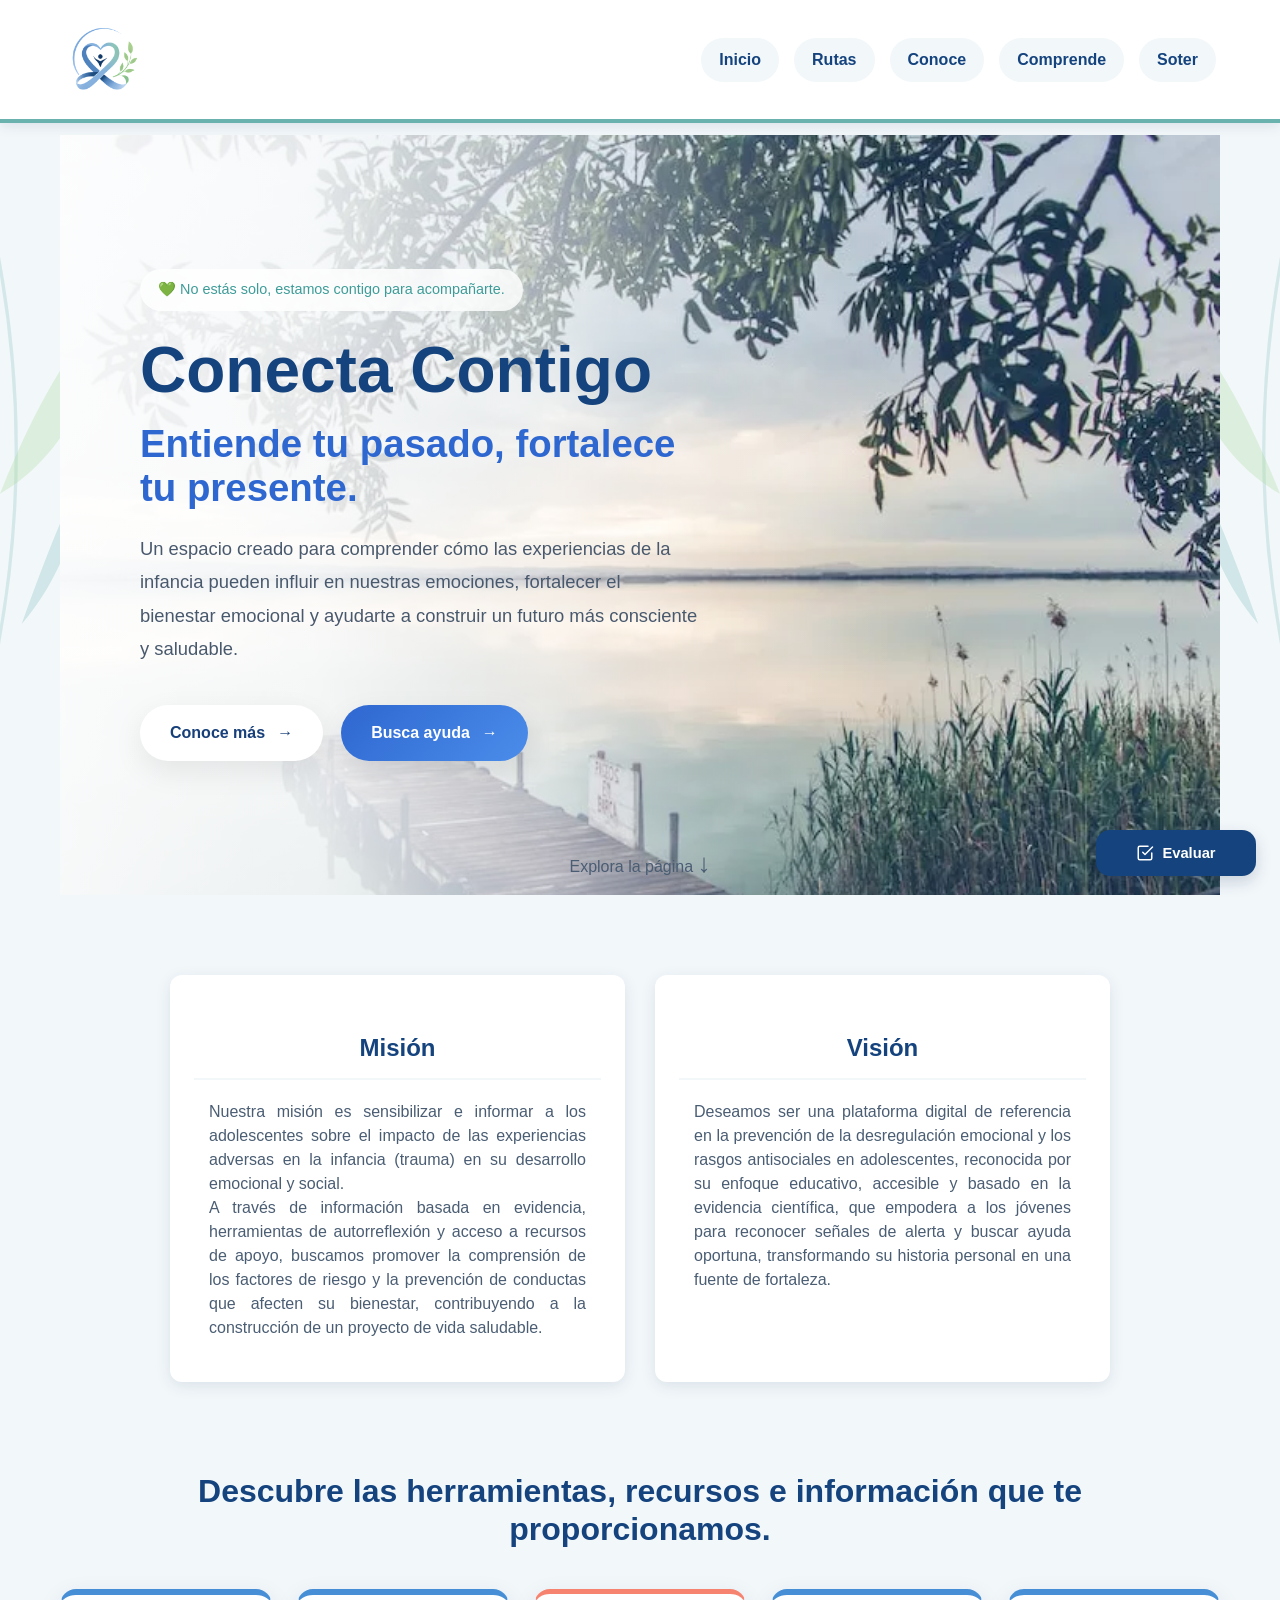
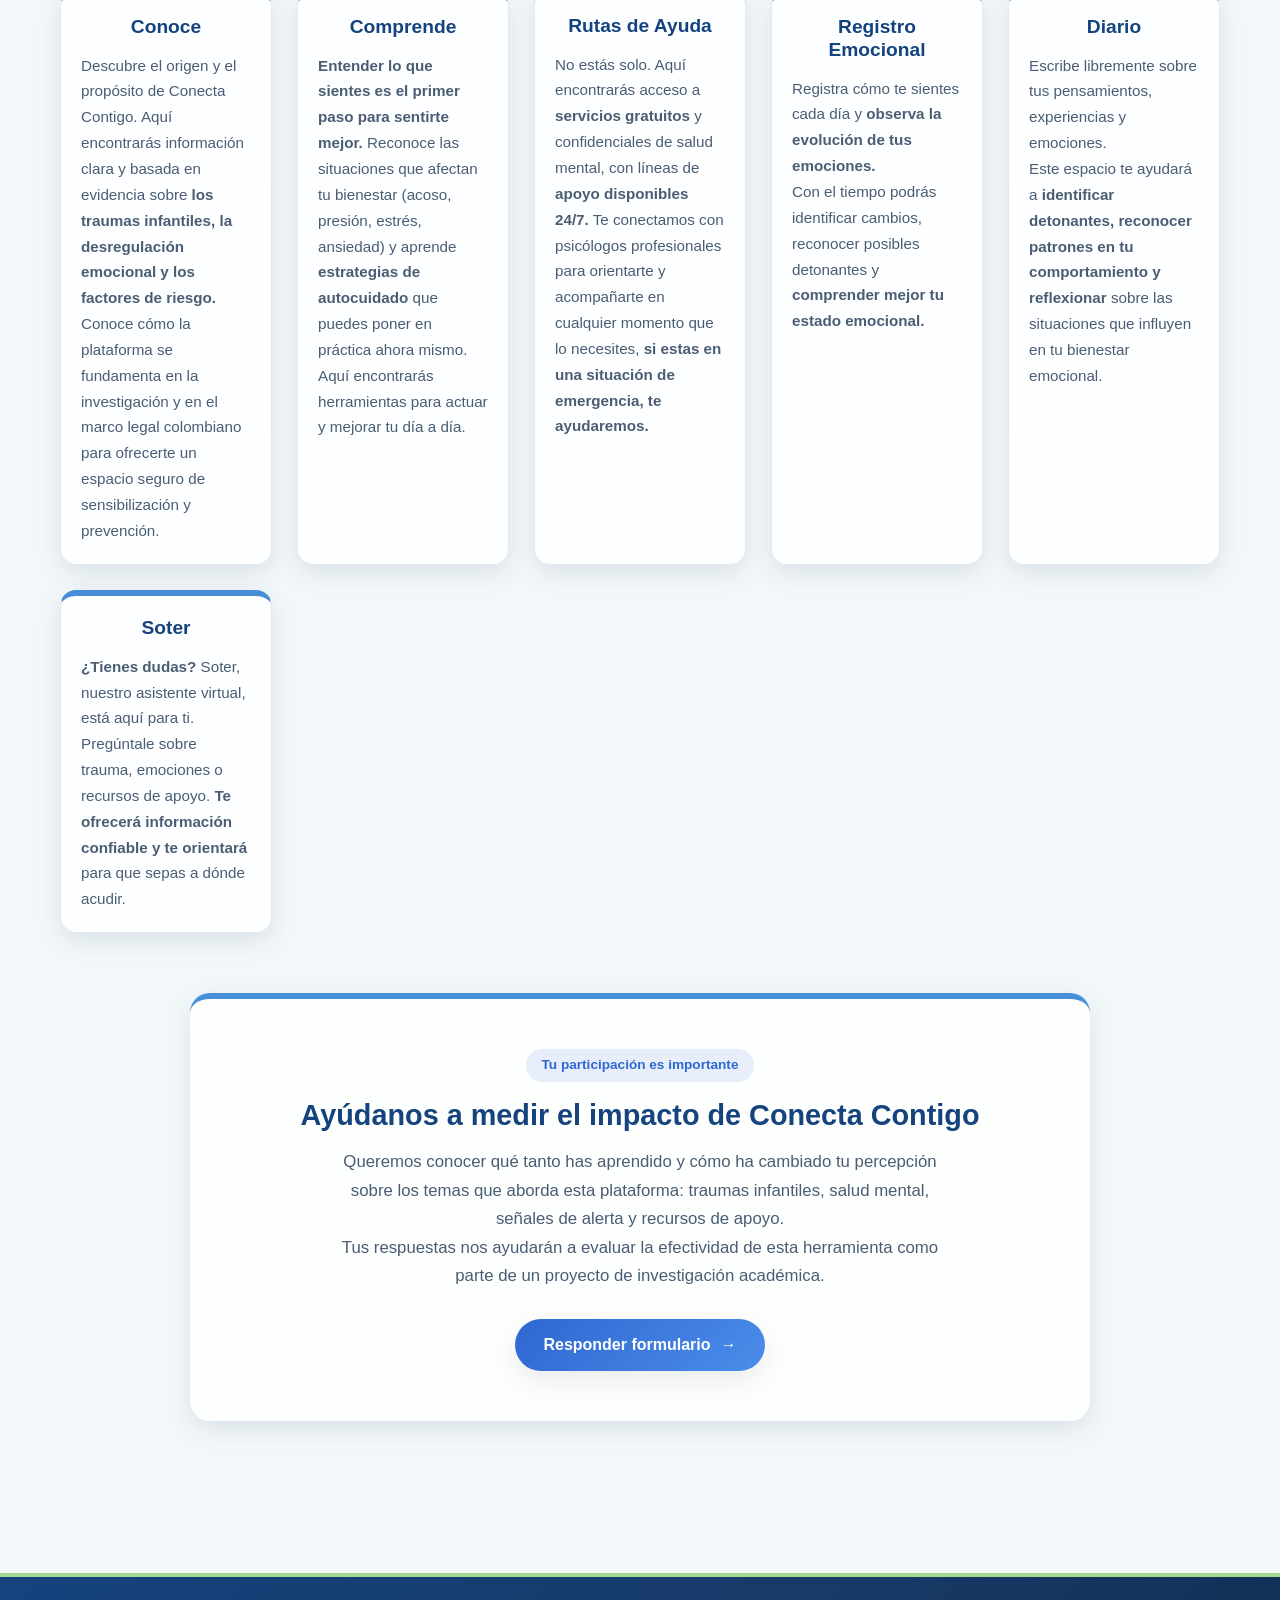
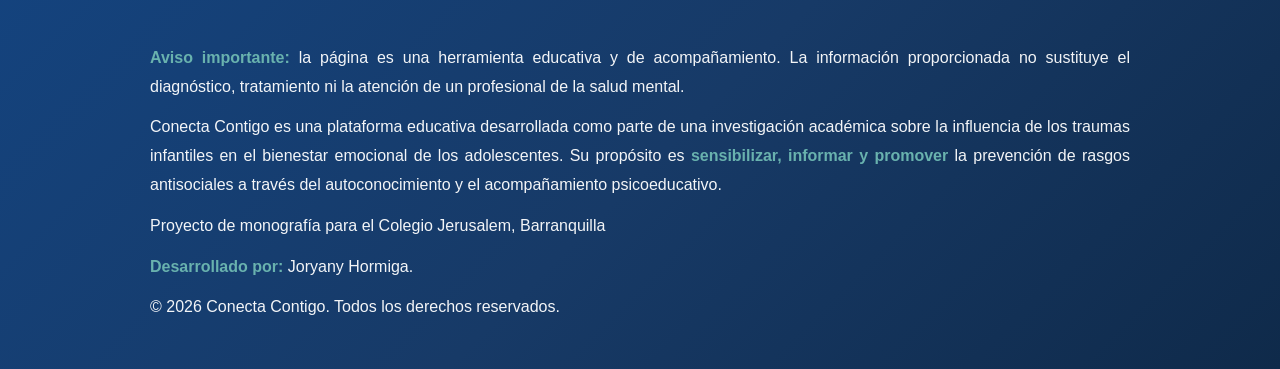
==== commit a2092e43: "Correcion de footer inicial" ====
--- a/index.html
+++ b/index.html
@@ -19,7 +19,7 @@
 
             <nav>
                 <a href="index.html">Inicio</a>
-                <a href="contacto.html">Contactos</a>
+                <a href="contacto.html">Rutas</a>
                 <a href="conoce.html">Conoce</a>
                 <a href="comprende.html">Comprende</a>
                 <a href="soter.html">Soter</a>
@@ -44,7 +44,7 @@
                     <h1>Conecta Contigo</h1>
 
                     <h2>
-                        Comprende, sana y crece.
+                        Entiende tu pasado, fortalece tu presente.
                     </h2>
 
                     <p>
@@ -81,28 +81,15 @@
 
                 <h2>Misión</h2>
                 <p>
-                    Conecta Contigo tiene como misión sensibilizar e informar a los adolescentes sobre los efectos que
-                    las experiencias adversas en la infancia pueden tener en el desarrollo emocional, social y
-                    conductual, incluyendo la comprensión de los rasgos asociados al trastorno de personalidad
-                    antisocial. <br>
-                    A través de información basada en evidencia, herramientas de autorreflexión como el
-                    registro emocional y el diario personal, un chatbot educativo y el acceso a recursos gratuitos de
-                    atención en salud mental, buscamos promover el autoconocimiento, la regulación emocional y la
-                    búsqueda oportuna de ayuda profesional. <br>
-                    La plataforma actúa como un complemento de apoyo y
-                    orientación, sin reemplazar la evaluación ni el acompañamiento psicológico o psiquiátrico.
+                    Nuestra misión es sensibilizar e informar a los adolescentes sobre el impacto de las experiencias adversas en la infancia (trauma) en su desarrollo emocional y social. <br>
+                    A través de información basada en evidencia, herramientas de autorreflexión y acceso a recursos de apoyo, buscamos promover la comprensión de los factores de riesgo y la prevención de conductas que afecten su bienestar, contribuyendo a la construcción de un proyecto de vida saludable.
                 </p>
             </div>
 
             <div class="card">
                 <h2>Visión</h2>
                 <p>
-                    Ser una plataforma digital de referencia en sensibilización y promoción de la salud mental para
-                    adolescentes, reconocida por facilitar el acceso a información confiable, fomentar el bienestar
-                    emocional y fortalecer la prevención mediante herramientas digitales accesibles. <br>
-                    Contribuyendo a que los jóvenes desarrollen una mayor comprensión de sus emociones, identifiquen
-                    factores de riesgo y
-                    conozcan las rutas de apoyo disponibles para construir proyectos de vida más saludables y seguros.
+                    Deseamos ser una plataforma digital de referencia en la prevención de la desregulación emocional y los rasgos antisociales en adolescentes, reconocida por su enfoque educativo, accesible y basado en la evidencia científica, que empodera a los jóvenes para reconocer señales de alerta y buscar ayuda oportuna, transformando su historia personal en una fuente de fortaleza.
                 </p>
             </div>
         </section>
@@ -115,29 +102,21 @@
                 <div class="tarjeta" data-href="conoce.html">
                     <article>
                         <h3><a href="conoce.html" class="card-title-link">Conoce</a></h3>
-                        <p>Comprende cómo las experiencias de la infancia pueden influir en el <strong>desarrollo
-                                emocional</strong> y conoce, a través de información basada en evidencia, <strong>los
-                                factores de riesgo, las señales de alerta y la importancia de la prevención y el apoyo
-                                oportuno.</strong></p>
+                        <p>Descubre el origen y el propósito de Conecta Contigo. Aquí encontrarás información clara y basada en evidencia sobre <strong>los traumas infantiles, la desregulación emocional y los factores de riesgo.</strong> Conoce cómo la plataforma se fundamenta en la investigación y en el marco legal colombiano para ofrecerte un espacio seguro de sensibilización y prevención.</p>
                     </article>
                 </div>
 
                 <div class="tarjeta" data-href="comprende.html">
                     <article>
                         <h3><a href="comprende.html" class="card-title-link">Comprende</a></h3>
-                        <p>Aprende a <strong>identificar y manejar</strong> situaciones que <strong>afectan el bienestar
-                                emocional</strong> (como son la depresión, ansiedad, fobia social, trastornos
-                            alimenticios y más). Descubre cómo actuar y dónde encontrar ayuda para ti o para alguien
-                            más.</p>
+                        <p><strong>Entender lo que sientes es el primer paso para sentirte mejor.</strong> Reconoce las situaciones que afectan tu bienestar (acoso, presión, estrés, ansiedad) y aprende <strong>estrategias de autocuidado</strong> que puedes poner en práctica ahora mismo. Aquí encontrarás herramientas para actuar y mejorar tu día a día.</p>
                     </article>
                 </div>
 
                 <div class="tarjeta emergencia" data-href="contacto.html">
                     <article>
-                        <h3><a href="contacto.html" class="card-title-link">Contactos de Emergencia</a></h3>
-                        <p>Encuentra acceso rápido a <strong>servicios gratuitos de atención en salud mental</strong>
-                            del Estado, que te conectan con psicólogos y profesionales capacitados. <br>
-                            Si necesitas orientación, apoyo emocional o atraviesas una situación de emergencia.</p>
+                        <h3><a href="contacto.html" class="card-title-link">Rutas de Ayuda</a></h3>
+                        <p>No estás solo. Aquí encontrarás acceso a <strong>servicios gratuitos</strong> y confidenciales de salud mental, con líneas de <strong>apoyo disponibles 24/7.</strong> Te conectamos con psicólogos profesionales para orientarte y acompañarte en cualquier momento que lo necesites, <strong>si estas en una situación de emergencia, te ayudaremos.</strong></p>
                     </article>
                 </div>
 
@@ -167,11 +146,7 @@
                 <div class="tarjeta" data-href="soter.html">
                     <article>
                         <h3><a href="soter.html" class="card-title-link">Soter</a></h3>
-                        <p><strong>Soter es el asistente virtual de Conecta Contigo. <br>
-                            </strong> Está diseñado para
-                            responder preguntas, ofrecer <strong>información confiable </strong> y orientarte hacia
-                            recursos de apoyo
-                            cuando los necesites.</p>
+                        <p><strong>¿Tienes dudas?</strong> Soter, nuestro asistente virtual, está aquí para ti. Pregúntale sobre trauma, emociones o recursos de apoyo. <strong>Te ofrecerá información confiable y te orientará</strong> para que sepas a dónde acudir.</p>
                     </article>
                 </div>
             </div>
@@ -180,18 +155,18 @@
        <section class="evaluacion-plataforma" aria-labelledby="titulo-evaluacion">
             <div class="evaluacion-contenido">
 
-                <span class="evaluacion-etiqueta">Tu opinión importa</span>
-
-                <h2 id="titulo-evaluacion">Tu experiencia también cuenta</h2>
+                <span class="evaluacion-etiqueta">Tu participación es importante</span>
+
+                <h2 id="titulo-evaluacion">Ayúdanos a medir el impacto de Conecta Contigo</h2>
 
                 <p>
-                    Ayúdanos a conocer cómo fue tu experiencia con Conecta Contigo.
-                    Tu opinión nos permite saber qué tan útil, clara y cercana fue la plataforma.
+                   Queremos conocer qué tanto has aprendido y cómo ha cambiado tu percepción sobre los temas que aborda esta plataforma: traumas infantiles, salud mental, señales de alerta y recursos de apoyo. <br>
+                   Tus respuestas nos ayudarán a evaluar la efectividad de esta herramienta como parte de un proyecto de investigación académica.
                 </p>
 
                 <a href="https://forms.gle/vr7NRWrDEDaM6uV98" class="evaluacion-accion" target="_blank"
                     rel="noopener noreferrer">
-                    <span class="evaluacion-accion-texto">Evaluar la plataforma</span>
+                    <span class="evaluacion-accion-texto">Responder formulario</span>
                     <span class="evaluacion-accion-icono" aria-hidden="true">→</span>
                 </a>
 
@@ -201,13 +176,13 @@
 
     <footer>
 
-        <p><strong>Aviso importante:</strong> Conecta Contigo es una herramienta educativa y de acompañamiento. La
+        <p><strong>Aviso importante:</strong> la página es una herramienta educativa y de acompañamiento. La
             información proporcionada no sustituye el diagnóstico, tratamiento ni la atención de un profesional de la
             salud mental.</p>
 
-        <p><strong>Desarrollado para:</strong> Proyecto académico desarrollado como propuesta de sensibilización sobre
-            la influencia de los traumas infantiles en el desarrollo de rasgos antisociales y conductas delictivas en
-            adolescentes.</p>
+        <p>Conecta Contigo es una plataforma educativa desarrollada como parte de una investigación académica sobre la influencia de los traumas infantiles en el bienestar emocional de los adolescentes. Su propósito es <strong>sensibilizar, informar y promover</strong> la prevención de rasgos antisociales a través del autoconocimiento y el acompañamiento psicoeducativo.</p>
+
+        <p>Proyecto de monografía para el Colegio Jerusalem, Barranquilla</p>
 
         <p><strong>Desarrollado por:</strong> Joryany Hormiga.</p>
 
@@ -231,18 +206,19 @@
             aria-hidden="true">
 
             <div class="evaluacion-panel__header">
-                <h3 id="titulo-panel-evaluacion">¿Quieres evaluar Conecta Contigo?</h3>
+                <h3 id="titulo-panel-evaluacion">¿Quieres evaluar tus conocimientos?</h3>
                 <button id="cerrar-evaluacion" class="evaluacion-cerrar" type="button"
                     aria-label="Cerrar panel de evaluación">
                     ✕
                 </button>
             </div>
 
-            <p>Tu opinión nos ayuda a conocer cómo fue tu experiencia con la plataforma.</p>
+            <p>Este cuestionario mide tus conocimientos antes y después de usar la plataforma. <br>
+                Tu participación es voluntaria, anónima y fundamental para seguir mejorando la página.</p>
 
             <a href="https://forms.gle/vr7NRWrDEDaM6uV98" class="evaluacion-panel__accion" target="_blank"
                 rel="noopener noreferrer">
-                <span>Responder evaluación</span>
+                <span>Comenzar evaluación</span>
                 <span class="evaluacion-panel__accion-icono" aria-hidden="true">→</span>
             </a>
         </div>
--- a/assets/css/style.css
+++ b/assets/css/style.css
@@ -12,7 +12,7 @@
     --verde-agua: #69B2AE;
     --verde-hoja: #a2d88f;
     --fondo-suave: #F2F7FA;
-    --blanco: #FFFFFF;
+    --blanco: #ffffff;
     --gris: #485666;
     --gris-claro: #d7dfe6;
     --resalte: #f5836f;
--- a/assets/css/index.css
+++ b/assets/css/index.css
@@ -1,6 +1,3 @@
-/*==================================================
-=                  HERO PRINCIPAL                    =
-==================================================*/
 
 /*==================================================
 =                  HERO PRINCIPAL                  =
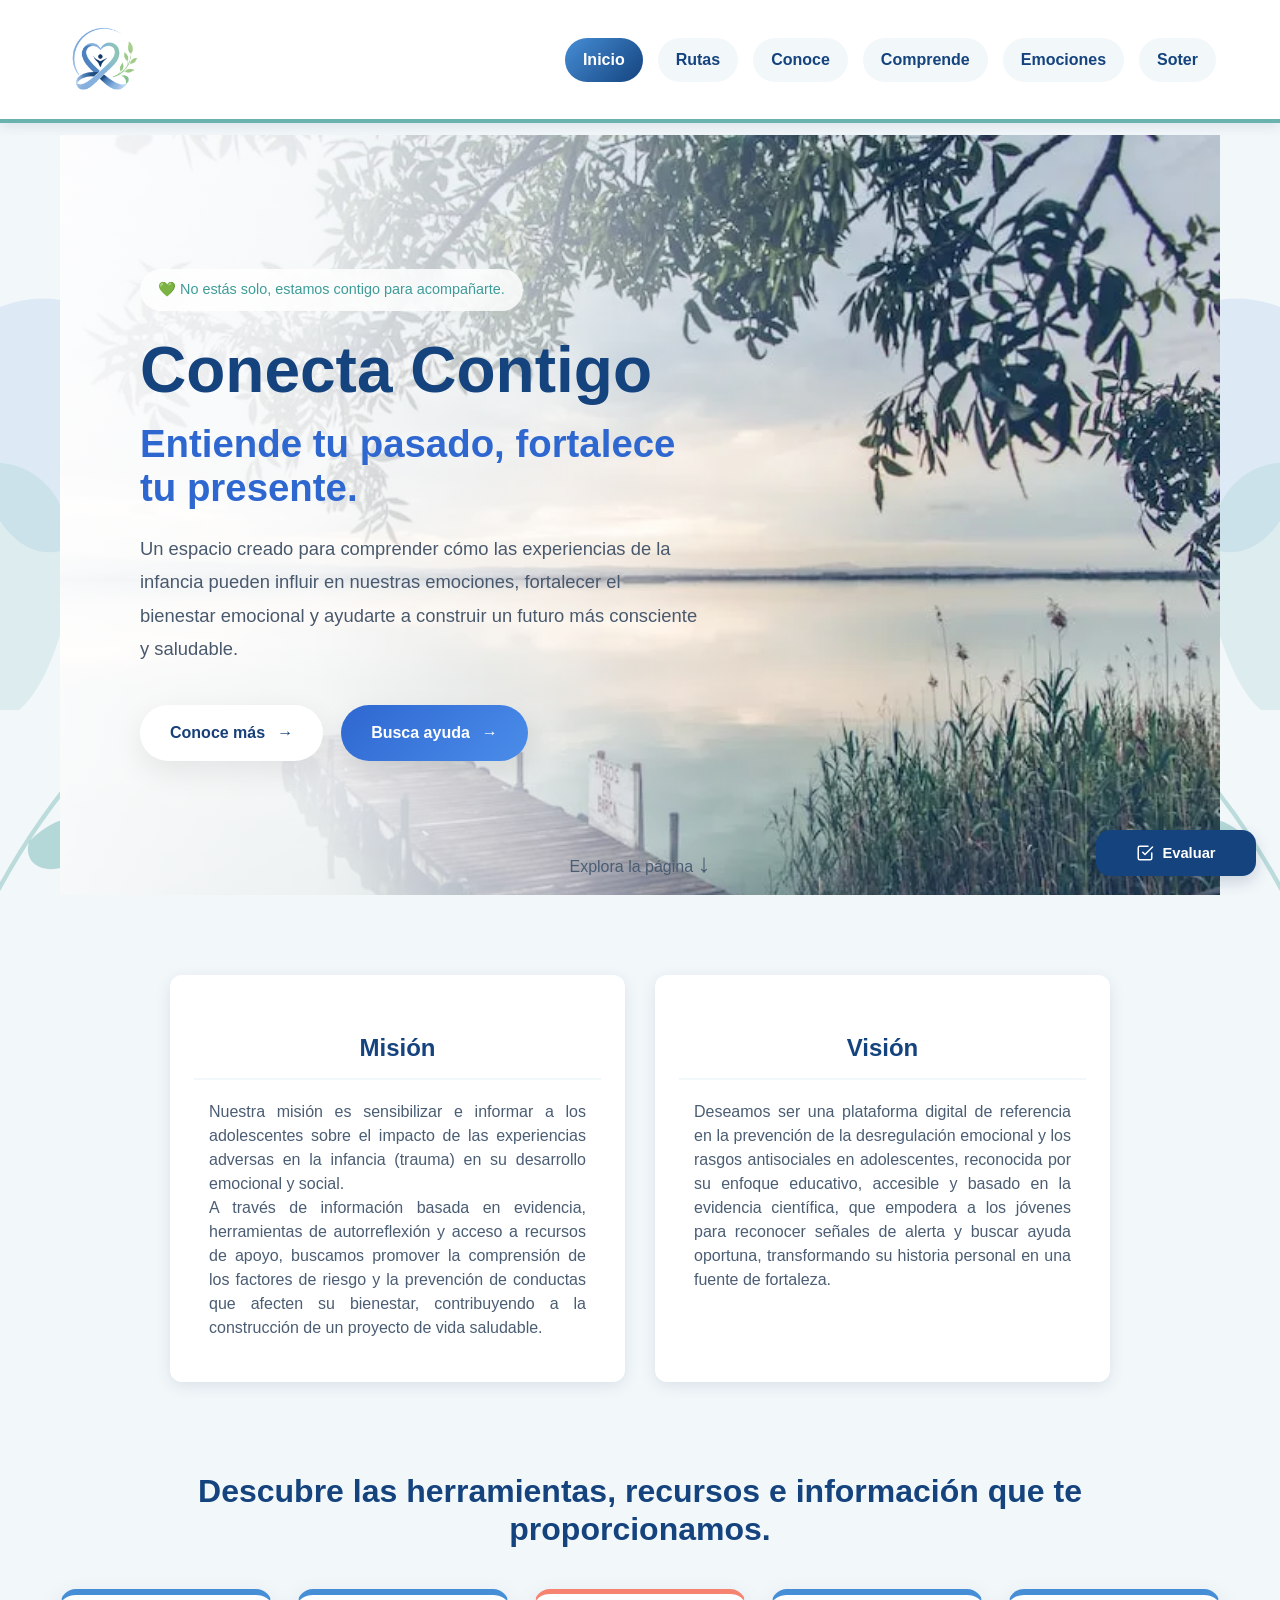
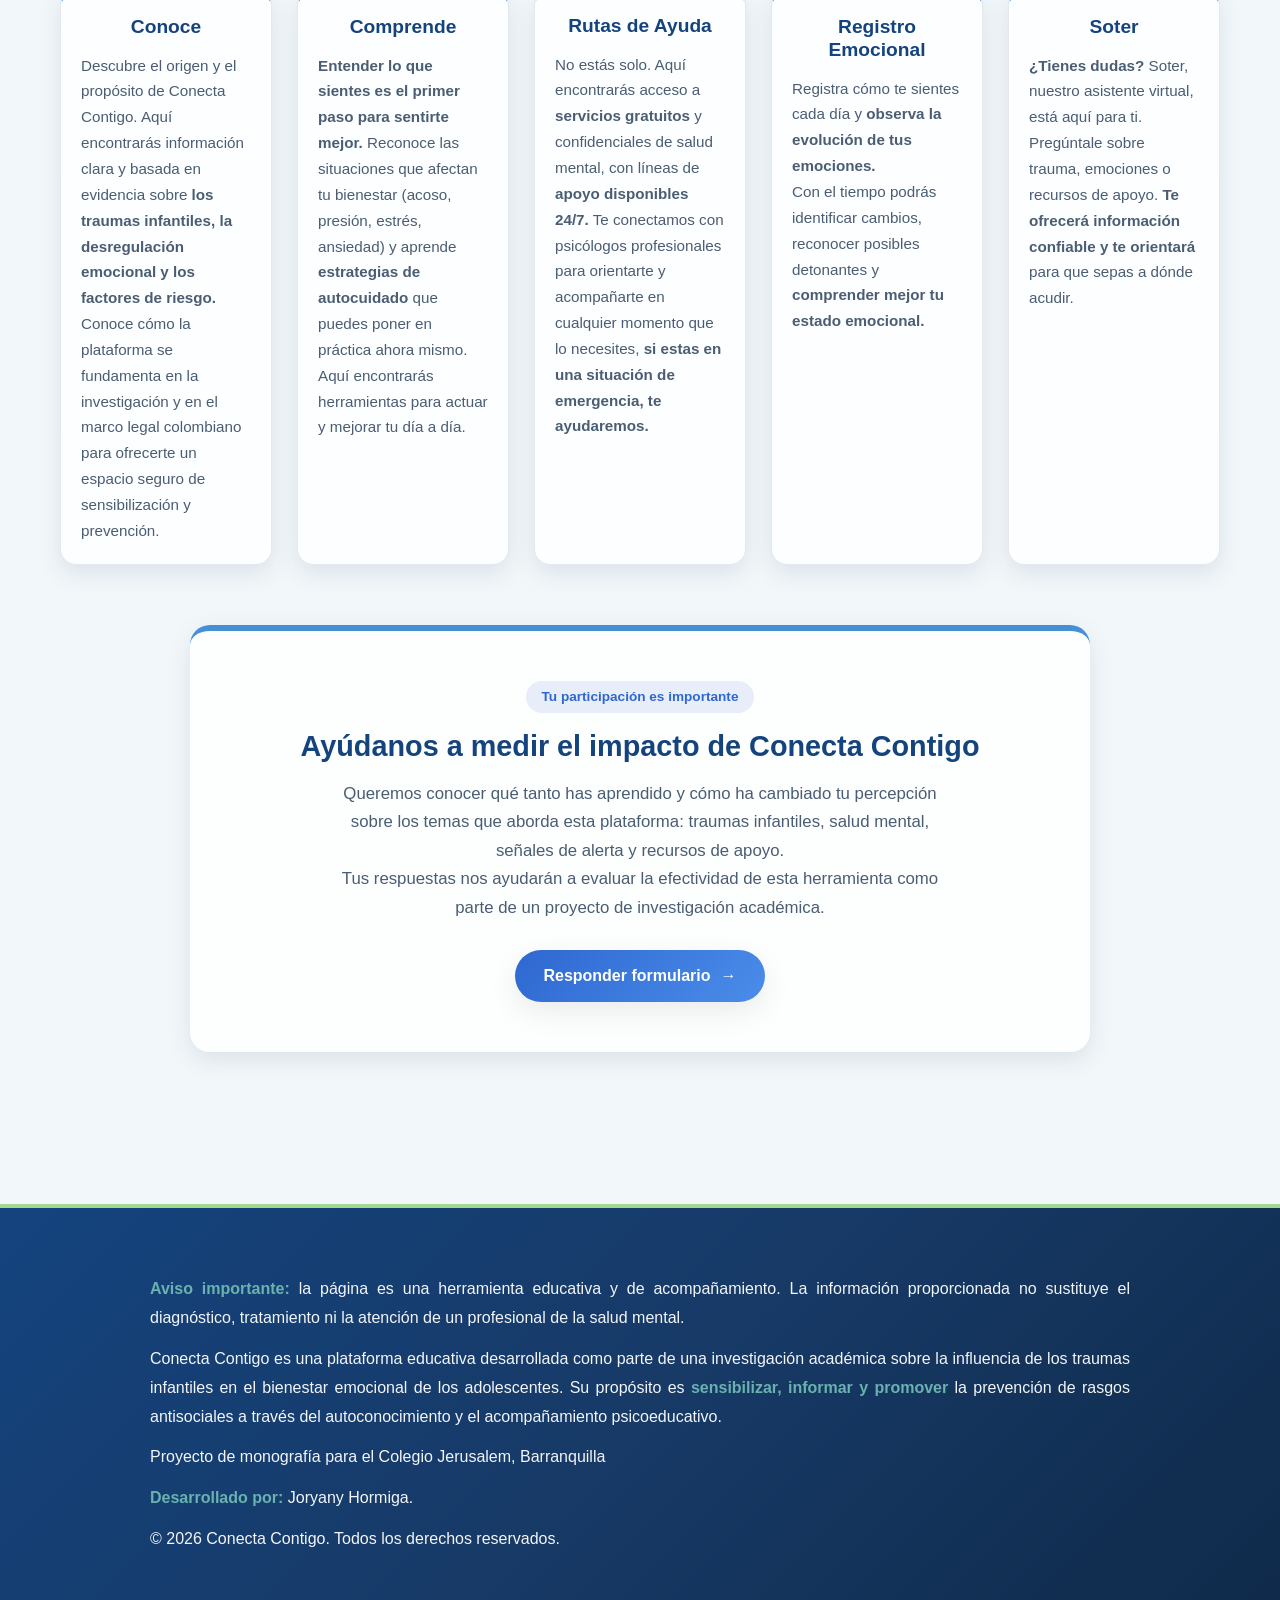
==== commit dfe52fb6: "Botones de activo" ====
--- a/index.html
+++ b/index.html
@@ -18,10 +18,11 @@
             <img width="100px" src="assets/img/index/logo-sin-texto.png" alt="Logo de la Página, un lazo azul">
 
             <nav>
-                <a href="index.html">Inicio</a>
+                <a href="index.html" id="activo">Inicio</a>
                 <a href="contacto.html">Rutas</a>
                 <a href="conoce.html">Conoce</a>
                 <a href="comprende.html">Comprende</a>
+                <a href="emocional.html">Emociones</a>
                 <a href="soter.html">Soter</a>
             </nav>
         </div>
@@ -120,9 +121,9 @@
                     </article>
                 </div>
 
-                <div class="tarjeta" data-href="diario.html">
-                    <article>
-                        <h3><a href="diario.html" class="card-title-link">Registro Emocional</a></h3>
+                <div class="tarjeta" data-href="emocional.html">
+                    <article>
+                        <h3><a href="emocional.html" class="card-title-link">Registro Emocional</a></h3>
                         <p>Registra cómo te sientes cada día y <strong>observa la evolución de tus emociones.</strong>
                             <br>
                             Con el tiempo
@@ -132,15 +133,7 @@
                     </article>
                 </div>
 
-                <div class="tarjeta" data-href="diario.html">
-                    <article>
-                        <h3><a href="diario.html" class="card-title-link">Diario</a></h3>
-                        <p>Escribe libremente sobre tus pensamientos, experiencias y emociones. <br>
-                            Este espacio te ayudará
-                            a <strong>identificar detonantes, reconocer patrones en tu comportamiento y
-                                reflexionar</strong> sobre las situaciones que influyen en tu bienestar emocional.</p>
-                    </article>
-                </div>
+    
 
 
                 <div class="tarjeta" data-href="soter.html">
--- a/assets/css/style.css
+++ b/assets/css/style.css
@@ -36,6 +36,7 @@
 
     /* Transiciones */
     --transicion: .3s ease;
+    --transicion-lenta: .5s ease;
 
     /* Gradiente */
     --gradiente: linear-gradient(
@@ -264,13 +265,13 @@
     border-radius: 30px;
     font-weight: 600;
     transition:
-        background-color var(--transicion),
+        background var(--transicion-lenta),
         color var(--transicion),
         transform var(--transicion);
 }
 
 nav a:hover {
-    background: var(--azul-claro);
+    background: linear-gradient(135deg, var(--azul-claro), var(--azul-marino));
     color: var(--blanco);
     transform: translateY(-2px);
 }
@@ -281,6 +282,12 @@
     font-size: 1.1rem;
     color: #334a66;
     text-align: center;
+}
+
+#activo {
+    background: linear-gradient(135deg, var(--azul-claro), var(--azul-marino));
+    color: var(--blanco);
+
 }
 
 /* Navegación secundaria (banner de anclas) */
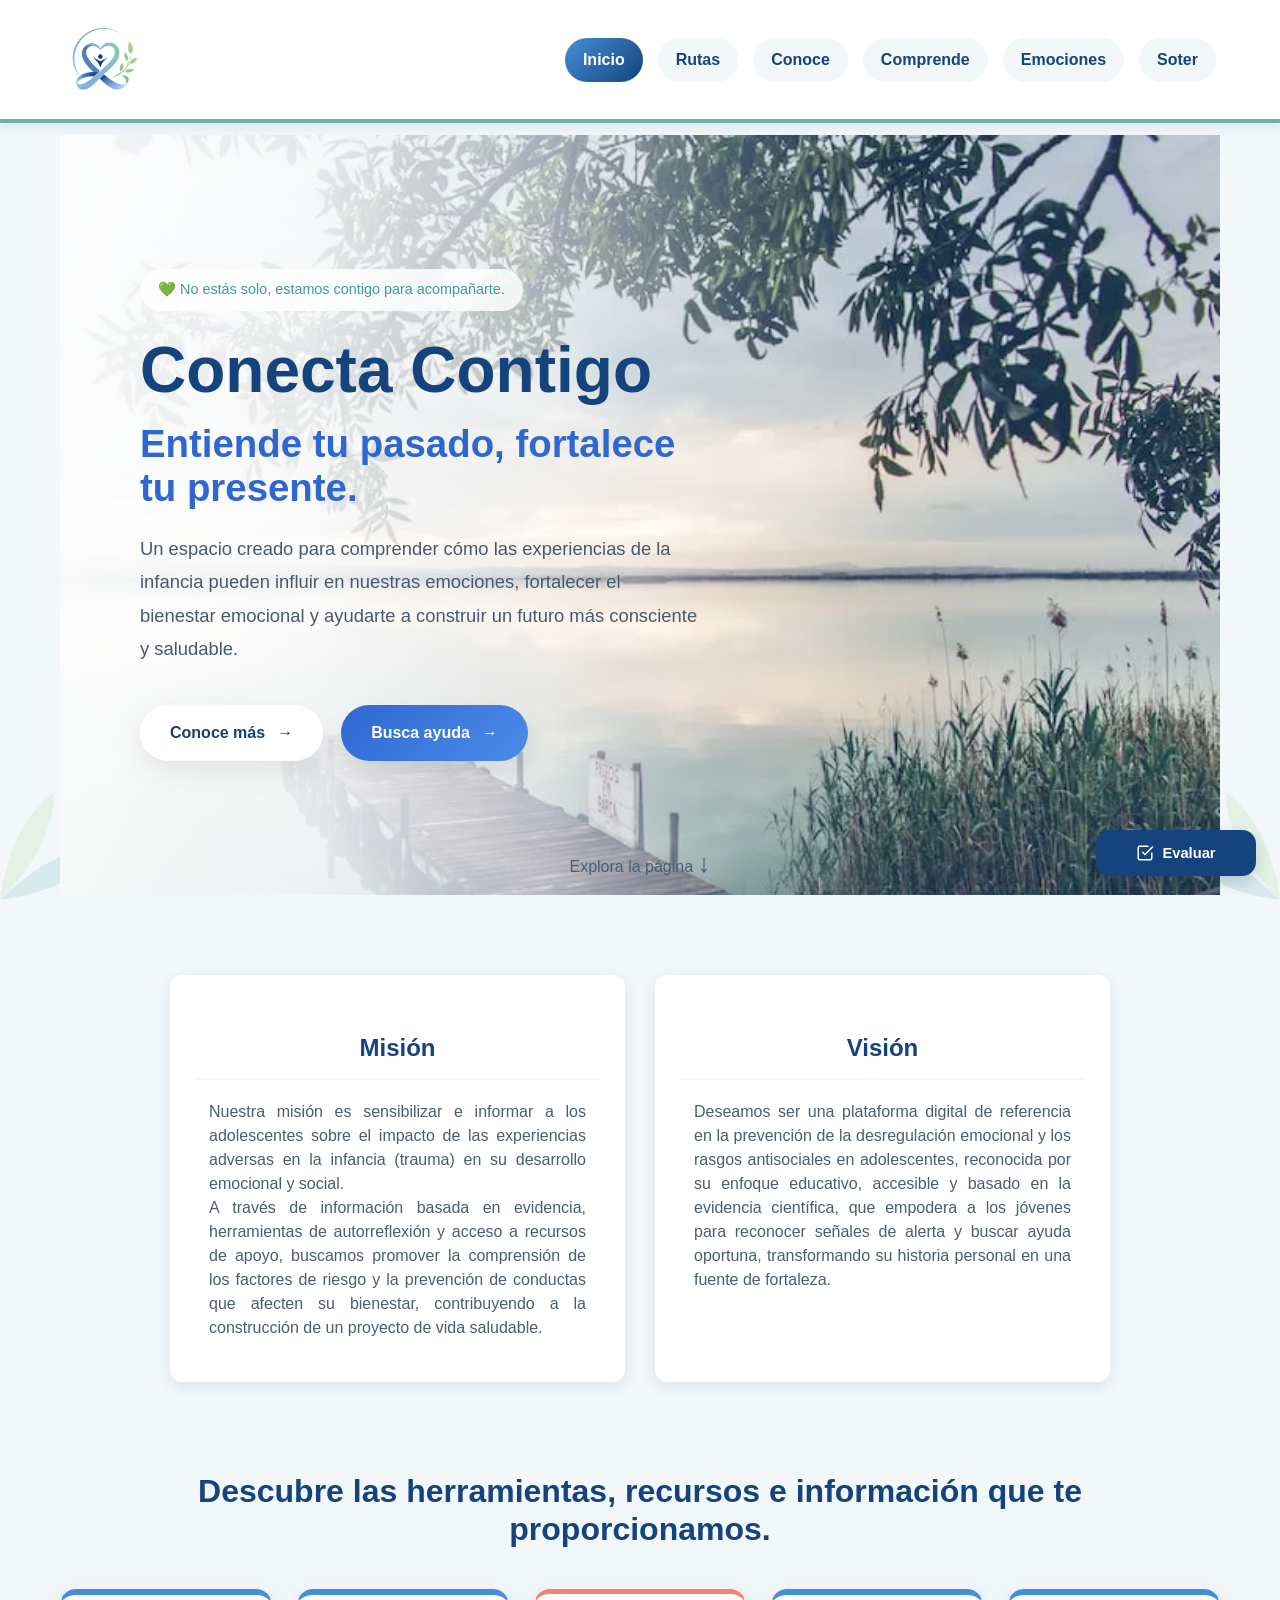
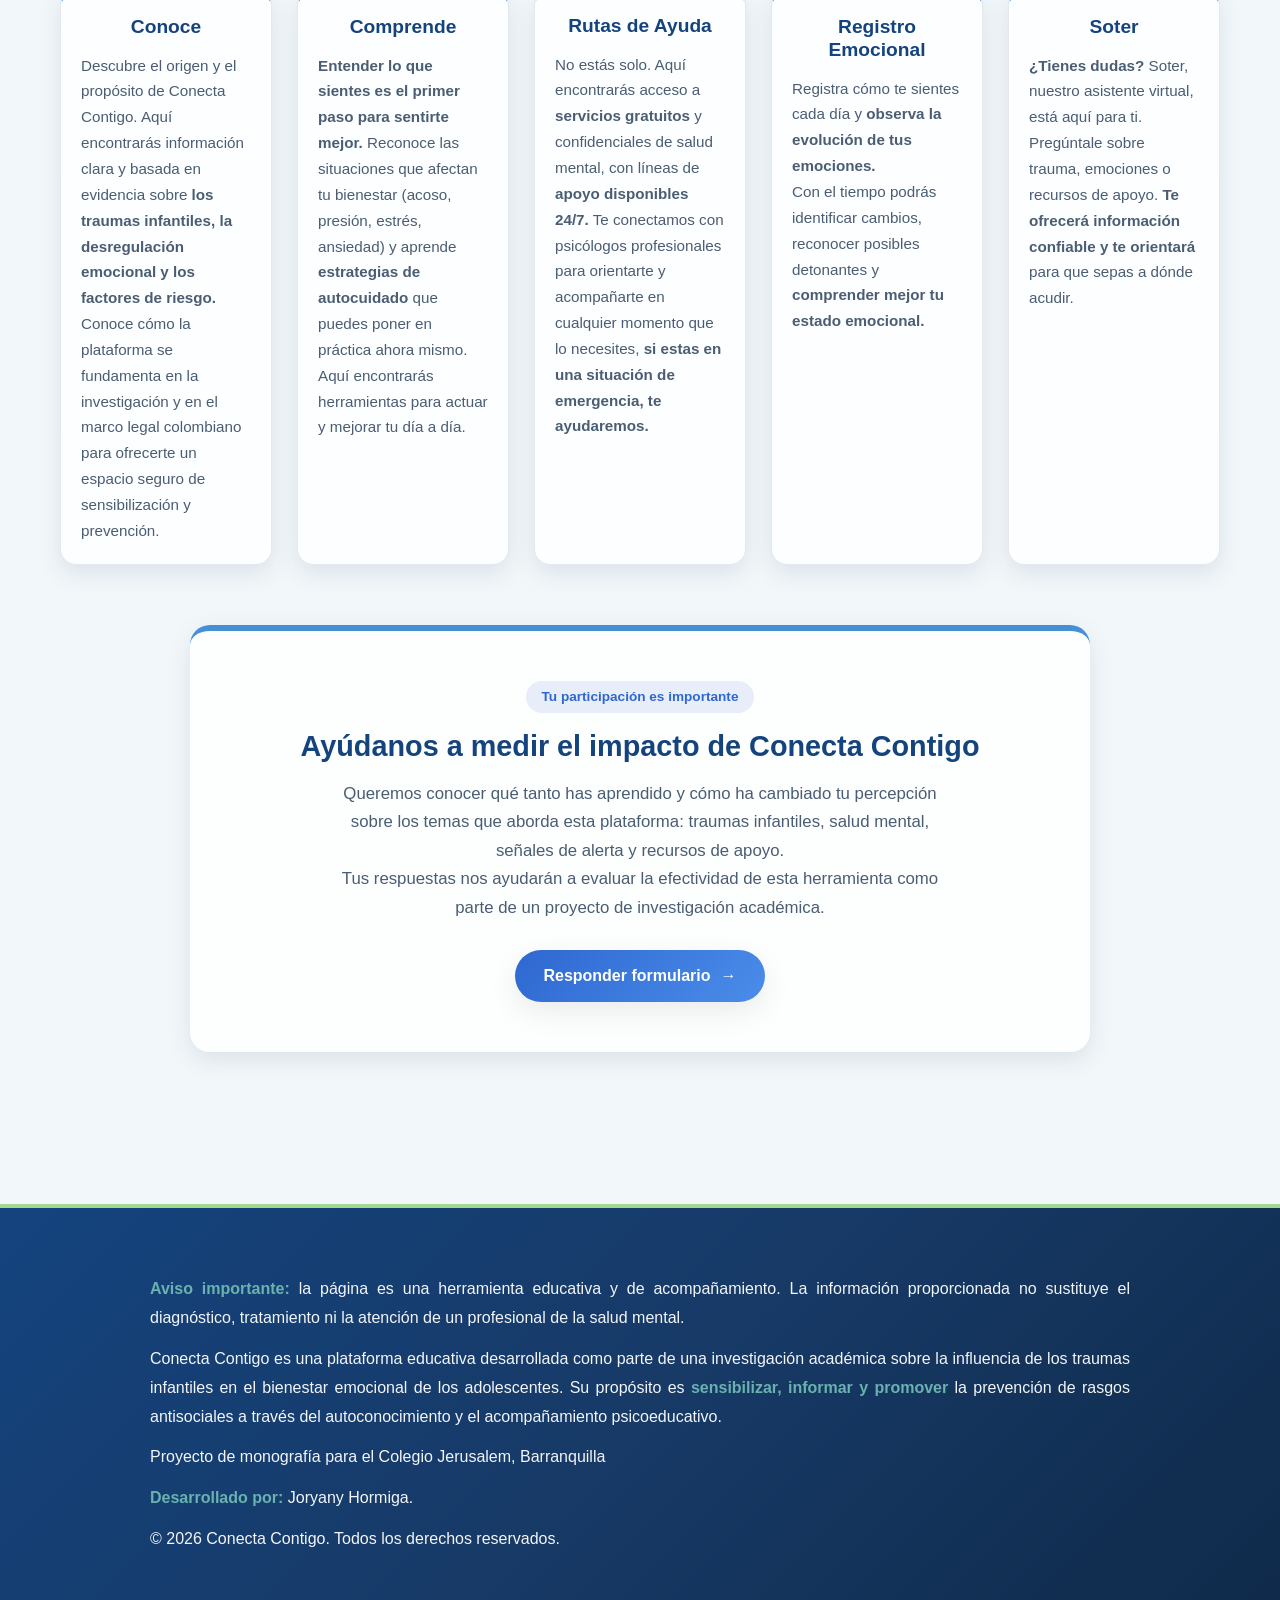
==== commit 24c0b4ae: "Funcionamiento de personalizacion" ====
--- a/index.html
+++ b/index.html
@@ -24,6 +24,7 @@
                 <a href="comprende.html">Comprende</a>
                 <a href="emocional.html">Emociones</a>
                 <a href="soter.html">Soter</a>
+                
             </nav>
         </div>
     </header>
--- a/assets/css/style.css
+++ b/assets/css/style.css
@@ -956,4 +956,228 @@
     body[class*="estilo-hojas-"] {
         background-image: none !important;
     }
+}
+
+/* ====================================================================
+   MODO OSCURO · CONECTA CONTIGO
+   Mantiene la identidad visual original, pero adapta el contraste
+   para una experiencia más suave, cálida y coherente.
+==================================================================== */
+
+body.modo-oscuro {
+
+    /* Identidad principal */
+    --azul-marino: #dce8f5;
+    --azul-claro: #75aee3;
+    --verde-agua: #79bdb8;
+    --verde-hoja: #9acb87;
+
+    /* Fondos */
+    --fondo-suave: #101b2b;
+    --blanco: #182638;
+
+    /* Texto */
+    --gris: #b7c4d3;
+    --gris-claro: #2a394c;
+
+    /* Acento */
+    --resalte: #ef9a88;
+
+    /* Sombras */
+    --sombra-rgb: 0, 0, 0;
+    --blanco-rgb: 24, 38, 56;
+}
+
+
+/* ====================================================================
+   ELEMENTOS GENERALES
+==================================================================== */
+
+/* Superficies blancas que dependan de la variable */
+body.modo-oscuro .card,
+body.modo-oscuro .tarjeta,
+body.modo-oscuro .contenedor,
+body.modo-oscuro .seccion,
+body.modo-oscuro .panel {
+    background: var(--blanco);
+    color: var(--azul-marino);
+}
+
+
+/* Textos secundarios */
+body.modo-oscuro .texto-secundario,
+body.modo-oscuro .descripcion,
+body.modo-oscuro small {
+    color: var(--gris);
+}
+
+
+/* ====================================================================
+   BOTÓN DE TEMA
+==================================================================== */
+
+.boton-tema {
+    width: 42px;
+    height: 42px;
+
+    display: inline-flex;
+    align-items: center;
+    justify-content: center;
+
+    padding: 0;
+
+    /* Más integrado con la navegación */
+    background: transparent;
+    color: var(--azul-marino);
+
+    border: 1px solid var(--gris-claro);
+    border-radius: 50%;
+
+    font-size: 1.05rem;
+
+    cursor: pointer;
+
+    transition:
+        background-color 0.35s ease,
+        color 0.35s ease,
+        border-color 0.35s ease,
+        transform 0.35s ease,
+        box-shadow 0.35s ease;
+}
+
+
+/* Hover */
+.boton-tema:hover {
+    background: rgba(117, 174, 227, 0.12);
+    color: var(--azul-claro);
+
+    border-color: rgba(117, 174, 227, 0.45);
+
+    transform: translateY(-1px);
+
+    box-shadow:
+        0 4px 12px rgba(0, 0, 0, 0.18);
+}
+
+
+/* Focus accesible */
+.boton-tema:focus-visible {
+    outline: 2px solid var(--verde-agua);
+    outline-offset: 3px;
+}
+
+
+/* Cuando está en modo oscuro */
+body.modo-oscuro .boton-tema {
+    background: rgba(117, 174, 227, 0.07);
+    color: #dce8f5;
+
+    border-color: #33465c;
+}
+
+
+/* Hover en oscuro */
+body.modo-oscuro .boton-tema:hover {
+    background: rgba(117, 174, 227, 0.14);
+    color: #8fc2ed;
+
+    border-color: #496782;
+
+    box-shadow:
+        0 5px 16px rgba(0, 0, 0, 0.25);
+}
+
+
+/* ====================================================================
+   ENLACES
+==================================================================== */
+
+body.modo-oscuro a {
+    color: var(--azul-claro);
+}
+
+body.modo-oscuro a:hover {
+    color: #91c4ee;
+}
+
+
+/* ====================================================================
+   BOTONES
+==================================================================== */
+
+body.modo-oscuro button:not(.boton-tema) {
+    color: #eef5fc;
+}
+
+body.modo-oscuro .boton-secundario {
+    background: transparent;
+    color: var(--azul-claro);
+    border-color: #40556b;
+}
+
+body.modo-oscuro .boton-secundario:hover {
+    background: rgba(117, 174, 227, 0.10);
+    border-color: var(--azul-claro);
+}
+
+
+/* ====================================================================
+   CAMPOS DE FORMULARIO
+==================================================================== */
+
+body.modo-oscuro input,
+body.modo-oscuro textarea,
+body.modo-oscuro select {
+    background: #142235;
+    color: #e1ebf5;
+
+    border-color: #34475b;
+}
+
+body.modo-oscuro input::placeholder,
+body.modo-oscuro textarea::placeholder {
+    color: #8495a8;
+}
+
+body.modo-oscuro input:focus,
+body.modo-oscuro textarea:focus,
+body.modo-oscuro select:focus {
+    border-color: var(--azul-claro);
+
+    box-shadow:
+        0 0 0 3px rgba(117, 174, 227, 0.12);
+
+    outline: none;
+}
+
+
+/* ====================================================================
+   TARJETAS Y ELEMENTOS INTERACTIVOS
+==================================================================== */
+
+body.modo-oscuro .card:hover,
+body.modo-oscuro .tarjeta:hover {
+    border-color: rgba(117, 174, 227, 0.30);
+
+    box-shadow:
+        0 8px 24px rgba(0, 0, 0, 0.22);
+}
+
+
+/* ====================================================================
+   BORDES
+==================================================================== */
+
+body.modo-oscuro hr {
+    border-color: #2c3c50;
+}
+
+
+/* ====================================================================
+   SELECCIÓN DE TEXTO
+==================================================================== */
+
+body.modo-oscuro ::selection {
+    background: rgba(117, 174, 227, 0.30);
+    color: #ffffff;
 }
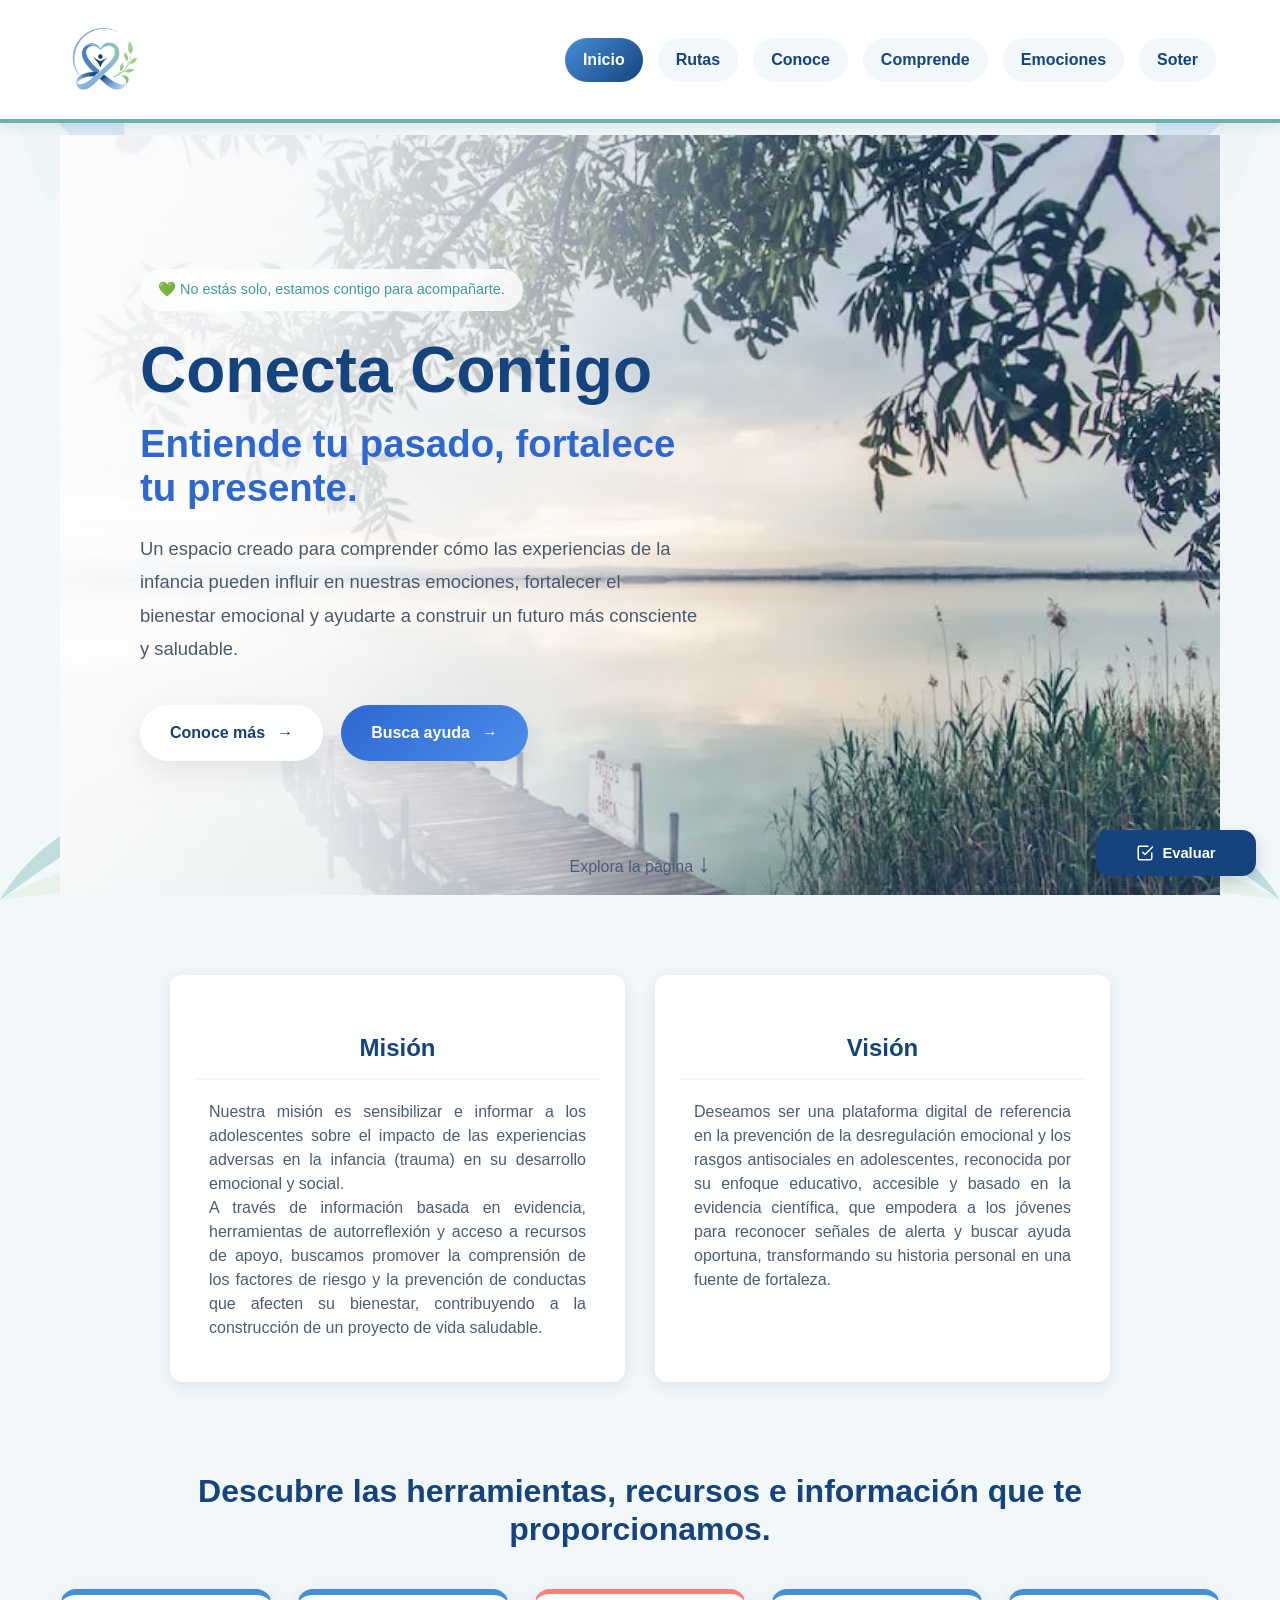
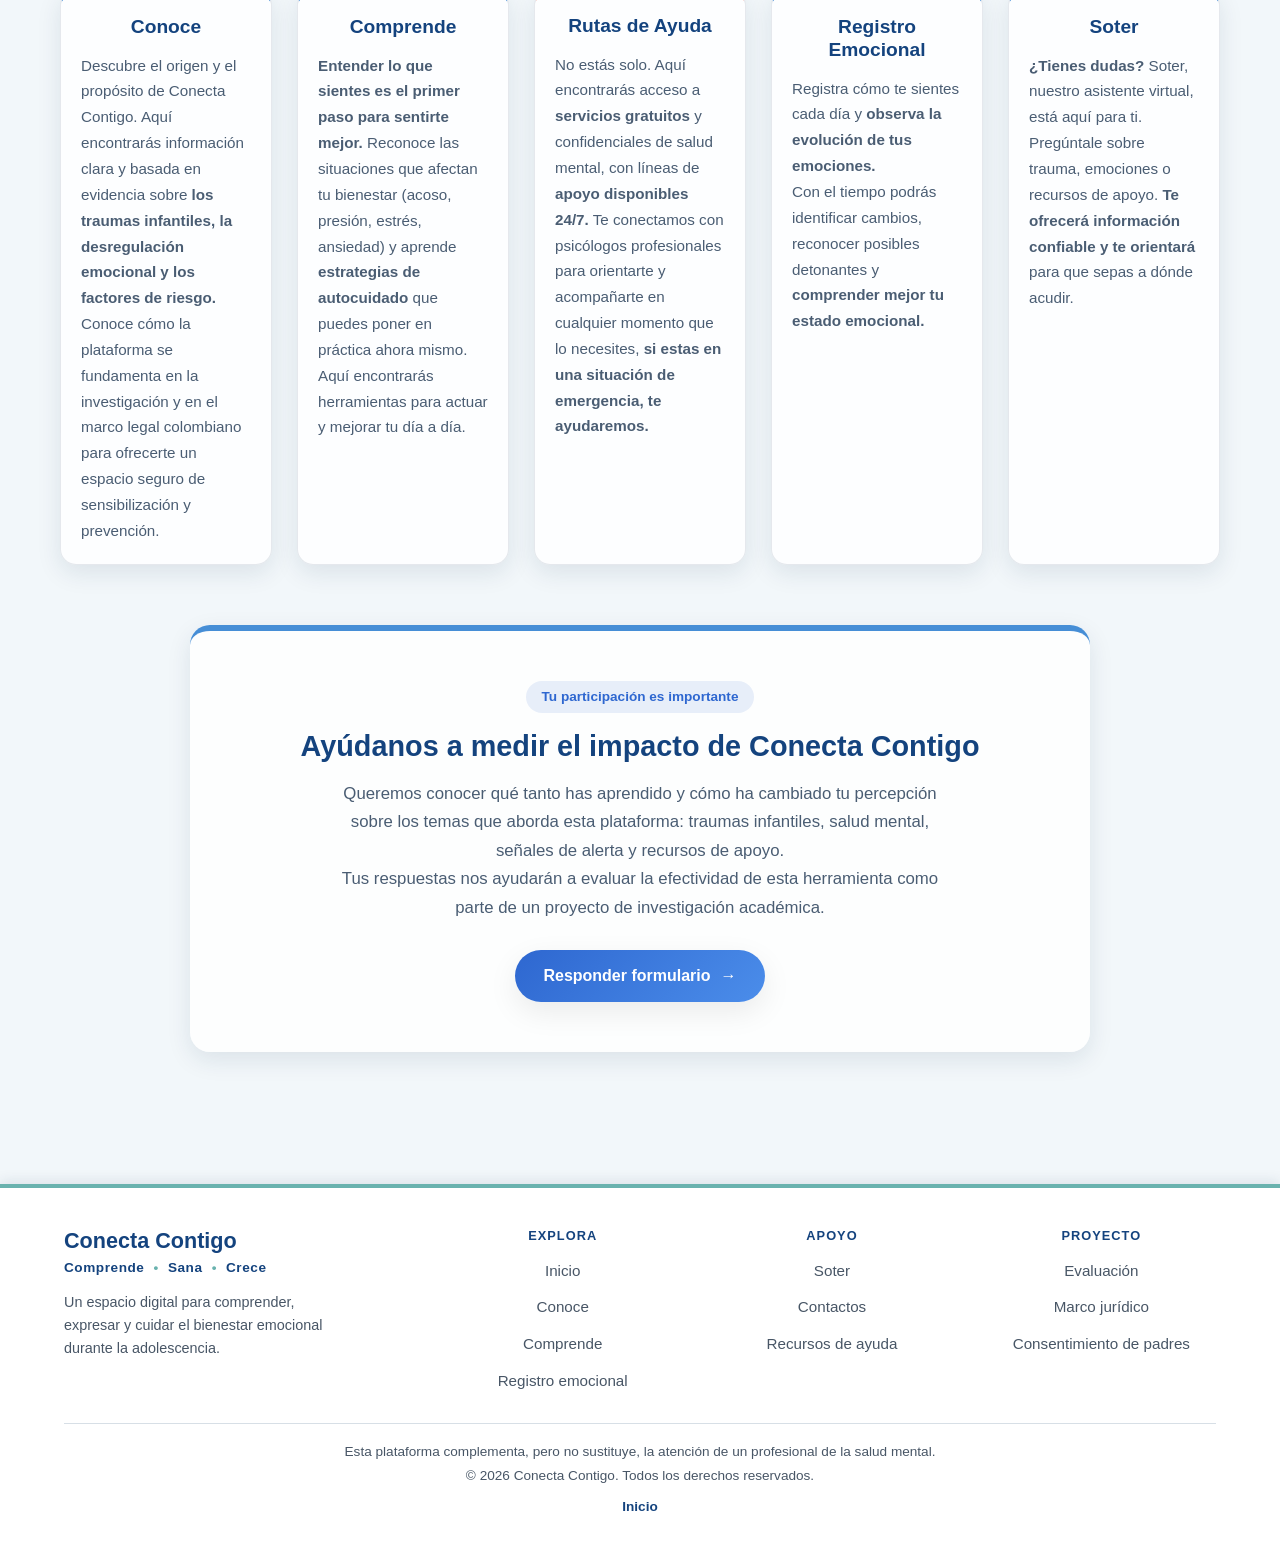
==== commit d6b000f6: "Agregacion de Footer unificado, agregacion de nuevas herramientas y situaciones en comprende y agreg" ====
--- a/index.html
+++ b/index.html
@@ -168,19 +168,62 @@
         </section>
     </main>
 
-    <footer>
-
-        <p><strong>Aviso importante:</strong> la página es una herramienta educativa y de acompañamiento. La
-            información proporcionada no sustituye el diagnóstico, tratamiento ni la atención de un profesional de la
-            salud mental.</p>
-
-        <p>Conecta Contigo es una plataforma educativa desarrollada como parte de una investigación académica sobre la influencia de los traumas infantiles en el bienestar emocional de los adolescentes. Su propósito es <strong>sensibilizar, informar y promover</strong> la prevención de rasgos antisociales a través del autoconocimiento y el acompañamiento psicoeducativo.</p>
-
-        <p>Proyecto de monografía para el Colegio Jerusalem, Barranquilla</p>
-
-        <p><strong>Desarrollado por:</strong> Joryany Hormiga.</p>
-
-        <p>© 2026 Conecta Contigo. Todos los derechos reservados.</p>
+    <footer class="pie">
+        <div class="pie__contenedor">
+
+            <div class="pie__grid">
+
+                <!-- Bloque 1: Identidad -->
+                <div class="pie__marca">
+                    <p class="pie__nombre">Conecta Contigo</p>
+                    <p class="pie__lema">Comprende <span aria-hidden="true">•</span> Sana <span
+                            aria-hidden="true">•</span> Crece</p>
+                    <p class="pie__descripcion">Un espacio digital para comprender, expresar y cuidar el bienestar
+                        emocional durante la adolescencia.</p>
+                </div>
+
+                <!-- Bloque 2: Explora -->
+                <nav class="pie__bloque" aria-labelledby="pie-explora">
+                    <h2 class="pie__titulo" id="pie-explora">Explora</h2>
+                    <ul class="pie__lista">
+                        <li><a href="index.html">Inicio</a></li>
+                        <li><a href="conoce.html">Conoce</a></li>
+                        <li><a href="comprende.html">Comprende</a></li>
+                        <li><a href="emocional.html">Registro emocional</a></li>
+                    </ul>
+                </nav>
+
+                <!-- Bloque 3: Apoyo -->
+                <nav class="pie__bloque" aria-labelledby="pie-apoyo">
+                    <h2 class="pie__titulo" id="pie-apoyo">Apoyo</h2>
+                    <ul class="pie__lista">
+                        <li><a href="soter.html">Soter</a></li>
+                        <li><a href="contacto.html">Contactos</a></li>
+                        <li><a href="comprende.html#herramienta">Recursos de ayuda</a></li>
+                    </ul>
+                </nav>
+
+                <!-- Bloque 4: Proyecto -->
+                <nav class="pie__bloque pie__bloque--proyecto" aria-labelledby="pie-proyecto">
+                    <h2 class="pie__titulo" id="pie-proyecto">Proyecto</h2>
+                    <ul class="pie__lista">
+                        <li><a href="estadistica.html">Evaluación</a></li>
+                        <li><a href="marco-legal.html">Marco jurídico</a></li>
+                        <li><a href="assets/pdf/acta.pdf">Consentimiento de padres</a></li>
+                    </ul>
+                </nav>
+
+            </div>
+
+            <!-- Franja inferior -->
+            <div class="pie__base">
+                <p class="pie__aviso">Esta plataforma complementa, pero no sustituye, la atención de un profesional de
+                    la salud mental.</p>
+                <p class="pie__copy">© 2026 Conecta Contigo. Todos los derechos reservados.</p>
+                <a class="pie__pagina" href="index.html">Inicio</a>
+            </div>
+
+        </div>
     </footer>
 
     <div class="evaluacion-flotante">
--- a/assets/css/style.css
+++ b/assets/css/style.css
@@ -1,5 +1,3 @@
-
-
 /*==================================================
 = 1. VARIABLES GLOBALES                            =
 ==================================================*/
@@ -97,6 +95,8 @@
     min-height: 100vh;
     overflow-x: hidden;
     text-rendering: optimizeLegibility;
+    display: flex;               /* NUEVO: el footer siempre queda al final */
+    flex-direction: column;      /* NUEVO */
 }
 
 
@@ -191,9 +191,11 @@
 }
 
 main {
+    width: 100%;                 /* NUEVO: en un flex-column, margin:auto encogería el main */
     max-width: 1200px;
-    margin: auto;
+    margin: 0 auto;              /* antes: auto */
     padding: 12px 20px;
+    flex: 1 0 auto;              /* NUEVO: el main absorbe el espacio libre */
 }
 
 
@@ -624,118 +626,192 @@
 
 
 /*==================================================
-= 12. FOOTER                                       =
-   ⚠ Sigue pendiente de confirmar: el proyecto tiene DOS variantes
-   de footer (una basada en párrafos sueltos y otra basada en
-   .footer-links/.footer-item). Se conservan ambas, en el mismo
-   orden relativo del archivo original, porque no puedo confirmar
-   sin ver el HTML si alguna página todavía usa la variante de
-   párrafos. La cascada final (quién gana en cada propiedad) es
-   idéntica a la del archivo que compartiste. Si me confirmas que
-   ya ninguna página usa la variante A, la elimino para dejar el
-   archivo más limpio.
-==================================================*/
-
-/* --- Variante A: footer con párrafos sueltos (versión original) --- */
-
-footer {
-    margin-top: 70px;
-    padding: var(--padding-seccion) 20px;
-    background: linear-gradient(135deg, var(--azul-marino), #16375b);
-    color: var(--blanco);
+= 12. FOOTER GLOBAL (.pie)                         =
+   Reemplaza las antiguas variantes A y B del footer.
+   Todo usa clases .pie* para no chocar con las reglas
+   globales h2 / p / a / button.
+   HTML: ver footer.html (se pega antes de </body>).
+==================================================*/
+
+.pie {
+    margin: var(--espacio-xl) 0 0;
+    padding: var(--espacio-lg) 5% var(--espacio-md);
+    background: var(--blanco);
+    border-top: 4px solid var(--verde-agua);
+    box-shadow: 0 -3px 12px var(--sombra);
+    color: var(--gris);
+    font-size: .95rem;
+    line-height: 1.5;
+    text-align: left;
+}
+
+.pie__contenedor {
+    max-width: 1200px;
+    margin: 0 auto;
+}
+
+/* --- Columnas --- */
+
+.pie__grid {
+    display: grid;
+    grid-template-columns: 1.5fr 1fr 1fr 1fr;
+    gap: var(--espacio-lg);
+}
+
+/* --- Bloque 1: identidad --- */
+
+.pie__nombre {
+    margin: 0;
+    color: var(--azul-marino);
+    font-size: 1.35rem;
+    font-weight: 700;
+    line-height: 1.2;
+    text-align: left;
+}
+
+.pie__lema {
+    margin: 4px 0 12px;
+    color: var(--azul-marino);
+    font-size: .85rem;
+    font-weight: 600;
+    letter-spacing: .04em;
+    text-align: left;
+}
+
+.pie__lema span {
+    color: var(--verde-agua);   /* solo decorativo (los puntos) */
+    padding: 0 .35em;
+}
+
+.pie__descripcion {
+    max-width: 36ch;
+    margin: 0;
+    color: var(--gris);
+    font-size: .9rem;
+    line-height: 1.6;
+    text-align: left;
+}
+
+/* --- Bloques 2-4: enlaces (centrados) --- */
+
+.pie__bloque {
+    display: block;              /* anula el display:flex global de "nav" */
     text-align: center;
-    border-top: 5px solid var(--verde-hoja);
-}
-
-footer h3 {
-    color: var(--verde-hoja);
-}
-
-footer p {
-    max-width: 980px;
-    margin: 12px auto;
-    color: rgba(var(--blanco-rgb), .95);
-    text-align: justify;
-    text-align-last: left;
-    line-height: 1.8;
-}
-
-footer p strong {
-    color: var(--verde-agua);
-}
-
-footer .copyright {
-    margin-top: 15px;
-    opacity: .75;
+}
+
+.pie__titulo {
+    margin: 0 0 10px;
+    color: var(--azul-marino);
+    font-size: .8rem;
+    font-weight: 700;
+    letter-spacing: .08em;
+    text-transform: uppercase;
     text-align: center;
 }
 
-.legal-flex {
-    display: flex;
-    justify-content: center;
-    align-items: center;
-    gap: 25px;
-    flex-wrap: wrap;
-}
-
-/* --- Variante B: footer con estructura .footer-links (más reciente) ---
-   Redefine intencionalmente margin-top/padding/background/border-top
-   de "footer" y color/tamaño de "footer h3" y ".copyright" de la
-   variante A — así se comportaba el CSS que compartiste y se
-   respeta aquí tal cual. */
-
-footer {
-    margin-top: 80px;
-    padding: 55px 25px 35px;
-    background: linear-gradient(135deg, var(--azul-marino), #173a67, #0f2a4a);
-    border-top: 4px solid var(--verde-hoja);
-    text-align: center;
-}
-
-.footer-links {
-    max-width: 900px;
-    margin: 0 auto;
-    display: flex;
-    flex-direction: column;
-    gap: 45px;
-}
-
-.footer-item {
+.pie__titulo::before,
+.pie__titulo::after {
+    content: none;               /* anula decoraciones globales de h2 */
+}
+
+.pie__lista {
+    list-style: none;
+    margin: 0;
+    padding: 0;
     display: flex;
     flex-direction: column;
     align-items: center;
-    gap: 12px;
-}
-
-footer h3 {
+    gap: 2px;
+}
+
+/* Quita viñetas / palomitas / fondos que vengan de otros CSS */
+.pie .pie__lista li {
+    list-style: none;
     margin: 0;
-    color: white;
-    font-size: 1.55rem;
+    padding: 0;
+    background: none;
+}
+
+.pie .pie__lista li::before,
+.pie .pie__lista li::after,
+.pie .pie__lista a::before,
+.pie .pie__lista a::after {
+    content: none;
+    display: none;
+}
+
+/* Enlace simple: texto + subrayado sutil al pasar el cursor (sin caja ni fondo) */
+.pie .pie__lista a {
+    display: inline-block;
+    padding: 6px 0 4px;
+    background: none;
+    border-bottom: 2px solid transparent;
+    border-radius: 2px;
+    color: var(--gris);
+    font-size: .95rem;
+    font-weight: 500;
+    text-decoration: none;
+    transform: none;
+    transition: color var(--transicion), border-color var(--transicion);
+}
+
+.pie .pie__lista a:hover {
+    background: none;
+    color: var(--azul-marino);
+    border-bottom-color: var(--verde-agua);
+    text-decoration: none;
+    transform: none;
+}
+
+.pie .pie__lista a:focus-visible {
+    outline: 2px solid var(--azul-claro);
+    outline-offset: 3px;
+}
+
+/* Página actual (se pone aria-current="page" en el enlace correspondiente) */
+.pie .pie__lista a[aria-current="page"] {
+    color: var(--azul-marino);
     font-weight: 700;
-}
-
-footer a {
-    color: var(--verde-agua);
-    text-decoration: none;
-    font-size: 1rem;
+    border-bottom-color: var(--verde-agua);
+}
+
+/* --- Franja inferior (centrada) --- */
+
+.pie__base {
+    margin-top: var(--espacio-md);
+    padding-top: 18px;
+    border-top: 1px solid var(--gris-claro);
+    display: flex;
+    flex-direction: column;
+    align-items: center;
+    gap: 4px;
+    text-align: center;
+    font-size: .85rem;
+}
+
+.pie__aviso,
+.pie__copy {
+    margin: 0;
+    color: var(--gris);
+    font-size: .85rem;
+    line-height: 1.5;
+    text-align: center;
+    text-align-last: center;
+}
+
+/* Título de ESTA página, en su propia línea (cámbialo en cada HTML) */
+.pie__pagina {
+    margin: 6px 0 0;
+    color: var(--azul-marino);
+    font-size: .85rem;
     font-weight: 600;
-    transition: .25s;
-}
-
-footer a:hover {
-    color: var(--verde-hoja);
-    text-decoration: underline;
-}
-
-.copyright {
-    margin: 45px auto 0;
-    max-width: 900px;
-    width: 100%;
+    line-height: 1.5;
     text-align: center;
-    padding-top: 30px;
-    border-top: 1px solid rgba(var(--blanco-rgb), .12);
-    color: rgba(var(--blanco-rgb), .7);
-    font-size: .9rem;
+}
+
+.pie__pagina::before,
+.pie__pagina::after {
+    content: none;
 }
 
 
@@ -810,7 +886,8 @@
 /*==================================================
 = 16. RESPONSIVE (CONSOLIDADO)                     =
    Los breakpoints se mantienen exactamente igual que en el
-   original (992 / 900 / 768 / 600 / 576 / 480 / 1024).
+   original (992 / 900 / 768 / 600 / 576 / 480 / 1024), más
+   los del footer (900 / 768 / 560).
 ==================================================*/
 
 @media (max-width: 992px) {
@@ -823,6 +900,34 @@
 @media (max-width: 900px) {
     body.estilo-hojas-6 {
         background-size: 130px 400px, 130px 400px, 140px 280px, 140px 280px;
+    }
+}
+
+/* Footer: tablet — identidad arriba a todo el ancho, 3 columnas de enlaces */
+@media (max-width: 900px) {
+    .pie__grid {
+        grid-template-columns: repeat(3, 1fr);
+        gap: var(--espacio-md);
+    }
+
+    .pie__marca {
+        grid-column: 1 / -1;
+        text-align: center;
+    }
+
+    .pie__nombre,
+    .pie__lema,
+    .pie__descripcion {
+        text-align: center;
+    }
+
+    .pie__descripcion {
+        margin-left: auto;
+        margin-right: auto;
+    }
+
+    .pie__descripcion {
+        max-width: 60ch;
     }
 }
 
@@ -874,6 +979,11 @@
         bottom: calc(var(--espacio-sm) + 66px);
         font-size: 1.05rem;
     }
+
+    /* Footer: deja libres los botones flotantes (evaluación / volver arriba) */
+    .pie {
+        padding-bottom: calc(var(--espacio-md) + 56px);
+    }
 }
 
 /* Fondos decorativos: móviles */
@@ -883,6 +993,26 @@
     }
 }
 
+/* Footer: móvil — 2 columnas (Explora / Apoyo) y Proyecto a todo el ancho */
+@media (max-width: 560px) {
+    .pie {
+        padding-top: var(--espacio-md);
+    }
+
+    .pie__grid {
+        grid-template-columns: 1fr 1fr;
+        gap: var(--espacio-sm) var(--espacio-md);
+    }
+
+    .pie__bloque--proyecto {
+        grid-column: 1 / -1;
+    }
+
+    .pie .pie__lista a {
+        padding: 9px 0 7px;     /* área táctil más cómoda */
+    }
+}
+
 @media (max-width: 576px) {
     header {
         padding: 15px;
@@ -916,15 +1046,6 @@
 
     .card {
         padding: 20px;
-    }
-
-    footer {
-        padding: 35px 18px;
-    }
-
-    .legal-flex {
-        flex-direction: column;
-        gap: 15px;
     }
 }
 
@@ -956,228 +1077,4 @@
     body[class*="estilo-hojas-"] {
         background-image: none !important;
     }
-}
-
-/* ====================================================================
-   MODO OSCURO · CONECTA CONTIGO
-   Mantiene la identidad visual original, pero adapta el contraste
-   para una experiencia más suave, cálida y coherente.
-==================================================================== */
-
-body.modo-oscuro {
-
-    /* Identidad principal */
-    --azul-marino: #dce8f5;
-    --azul-claro: #75aee3;
-    --verde-agua: #79bdb8;
-    --verde-hoja: #9acb87;
-
-    /* Fondos */
-    --fondo-suave: #101b2b;
-    --blanco: #182638;
-
-    /* Texto */
-    --gris: #b7c4d3;
-    --gris-claro: #2a394c;
-
-    /* Acento */
-    --resalte: #ef9a88;
-
-    /* Sombras */
-    --sombra-rgb: 0, 0, 0;
-    --blanco-rgb: 24, 38, 56;
-}
-
-
-/* ====================================================================
-   ELEMENTOS GENERALES
-==================================================================== */
-
-/* Superficies blancas que dependan de la variable */
-body.modo-oscuro .card,
-body.modo-oscuro .tarjeta,
-body.modo-oscuro .contenedor,
-body.modo-oscuro .seccion,
-body.modo-oscuro .panel {
-    background: var(--blanco);
-    color: var(--azul-marino);
-}
-
-
-/* Textos secundarios */
-body.modo-oscuro .texto-secundario,
-body.modo-oscuro .descripcion,
-body.modo-oscuro small {
-    color: var(--gris);
-}
-
-
-/* ====================================================================
-   BOTÓN DE TEMA
-==================================================================== */
-
-.boton-tema {
-    width: 42px;
-    height: 42px;
-
-    display: inline-flex;
-    align-items: center;
-    justify-content: center;
-
-    padding: 0;
-
-    /* Más integrado con la navegación */
-    background: transparent;
-    color: var(--azul-marino);
-
-    border: 1px solid var(--gris-claro);
-    border-radius: 50%;
-
-    font-size: 1.05rem;
-
-    cursor: pointer;
-
-    transition:
-        background-color 0.35s ease,
-        color 0.35s ease,
-        border-color 0.35s ease,
-        transform 0.35s ease,
-        box-shadow 0.35s ease;
-}
-
-
-/* Hover */
-.boton-tema:hover {
-    background: rgba(117, 174, 227, 0.12);
-    color: var(--azul-claro);
-
-    border-color: rgba(117, 174, 227, 0.45);
-
-    transform: translateY(-1px);
-
-    box-shadow:
-        0 4px 12px rgba(0, 0, 0, 0.18);
-}
-
-
-/* Focus accesible */
-.boton-tema:focus-visible {
-    outline: 2px solid var(--verde-agua);
-    outline-offset: 3px;
-}
-
-
-/* Cuando está en modo oscuro */
-body.modo-oscuro .boton-tema {
-    background: rgba(117, 174, 227, 0.07);
-    color: #dce8f5;
-
-    border-color: #33465c;
-}
-
-
-/* Hover en oscuro */
-body.modo-oscuro .boton-tema:hover {
-    background: rgba(117, 174, 227, 0.14);
-    color: #8fc2ed;
-
-    border-color: #496782;
-
-    box-shadow:
-        0 5px 16px rgba(0, 0, 0, 0.25);
-}
-
-
-/* ====================================================================
-   ENLACES
-==================================================================== */
-
-body.modo-oscuro a {
-    color: var(--azul-claro);
-}
-
-body.modo-oscuro a:hover {
-    color: #91c4ee;
-}
-
-
-/* ====================================================================
-   BOTONES
-==================================================================== */
-
-body.modo-oscuro button:not(.boton-tema) {
-    color: #eef5fc;
-}
-
-body.modo-oscuro .boton-secundario {
-    background: transparent;
-    color: var(--azul-claro);
-    border-color: #40556b;
-}
-
-body.modo-oscuro .boton-secundario:hover {
-    background: rgba(117, 174, 227, 0.10);
-    border-color: var(--azul-claro);
-}
-
-
-/* ====================================================================
-   CAMPOS DE FORMULARIO
-==================================================================== */
-
-body.modo-oscuro input,
-body.modo-oscuro textarea,
-body.modo-oscuro select {
-    background: #142235;
-    color: #e1ebf5;
-
-    border-color: #34475b;
-}
-
-body.modo-oscuro input::placeholder,
-body.modo-oscuro textarea::placeholder {
-    color: #8495a8;
-}
-
-body.modo-oscuro input:focus,
-body.modo-oscuro textarea:focus,
-body.modo-oscuro select:focus {
-    border-color: var(--azul-claro);
-
-    box-shadow:
-        0 0 0 3px rgba(117, 174, 227, 0.12);
-
-    outline: none;
-}
-
-
-/* ====================================================================
-   TARJETAS Y ELEMENTOS INTERACTIVOS
-==================================================================== */
-
-body.modo-oscuro .card:hover,
-body.modo-oscuro .tarjeta:hover {
-    border-color: rgba(117, 174, 227, 0.30);
-
-    box-shadow:
-        0 8px 24px rgba(0, 0, 0, 0.22);
-}
-
-
-/* ====================================================================
-   BORDES
-==================================================================== */
-
-body.modo-oscuro hr {
-    border-color: #2c3c50;
-}
-
-
-/* ====================================================================
-   SELECCIÓN DE TEXTO
-==================================================================== */
-
-body.modo-oscuro ::selection {
-    background: rgba(117, 174, 227, 0.30);
-    color: #ffffff;
 }
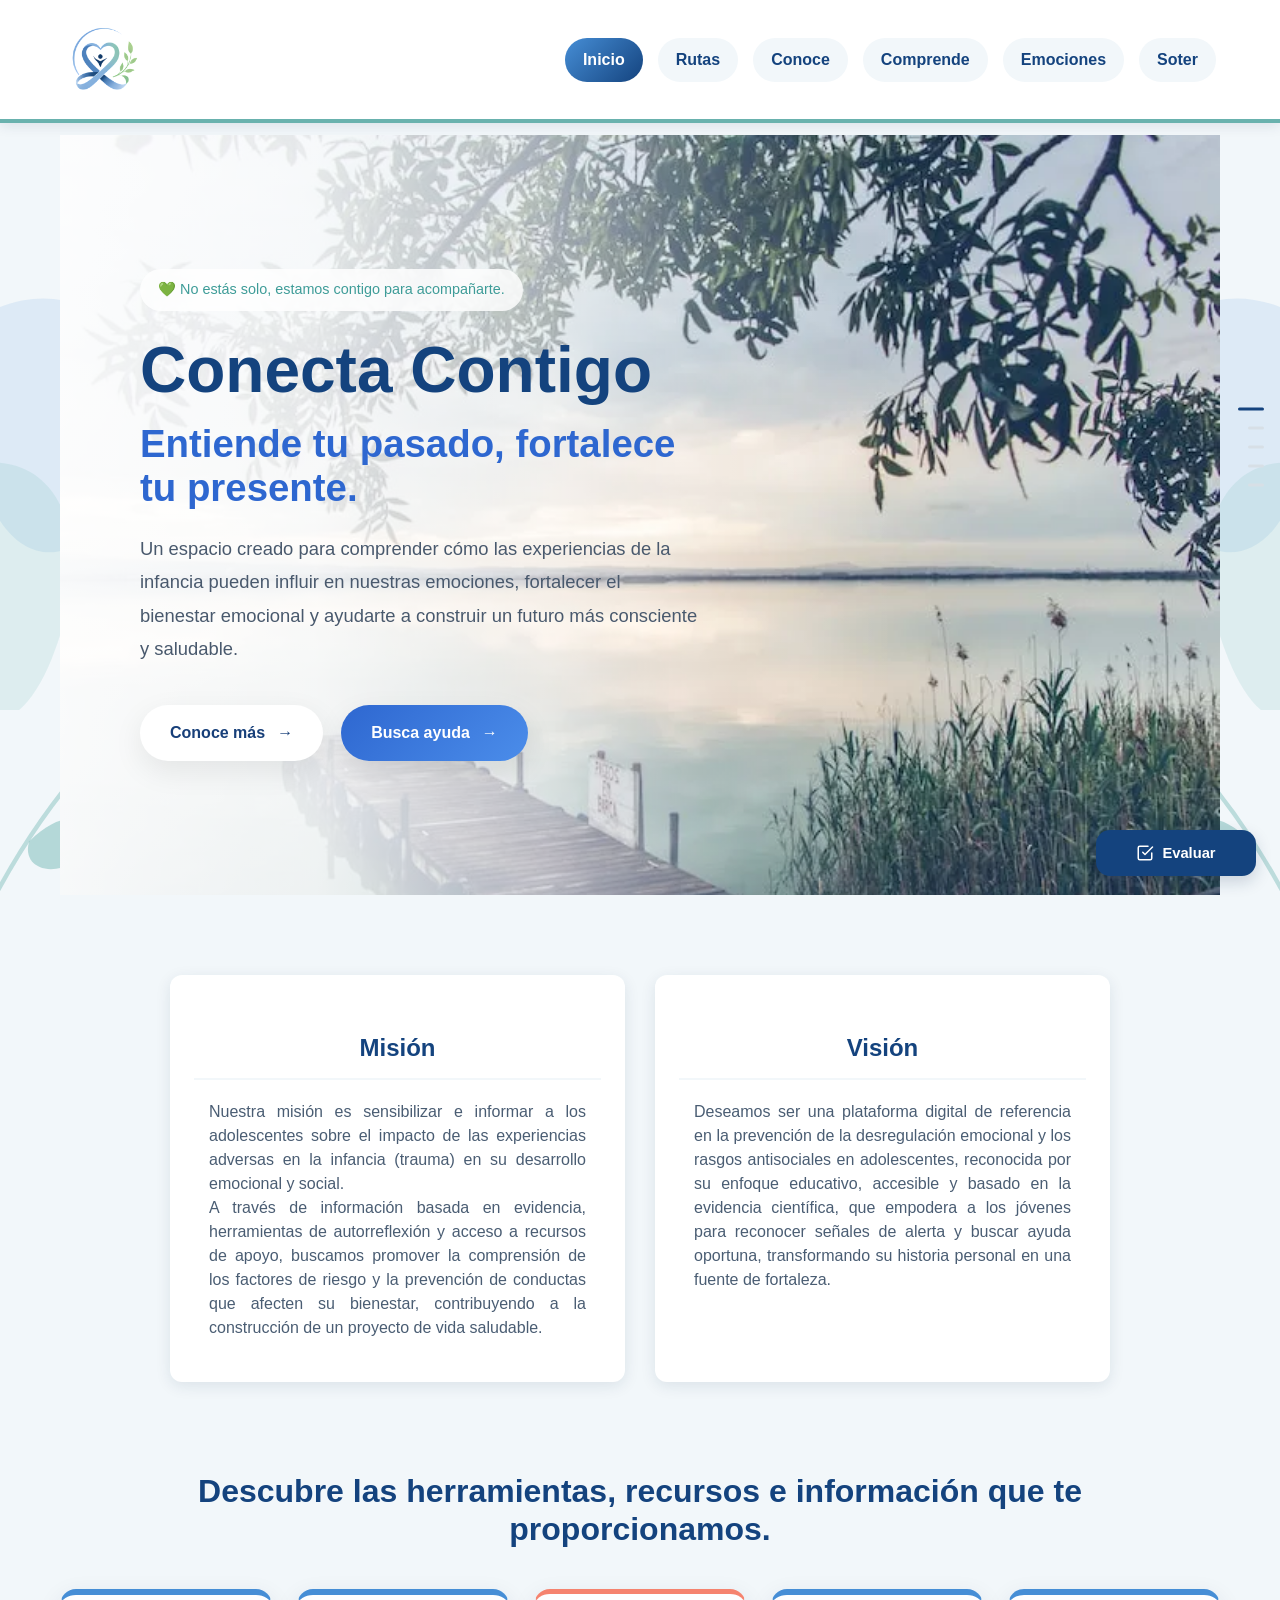
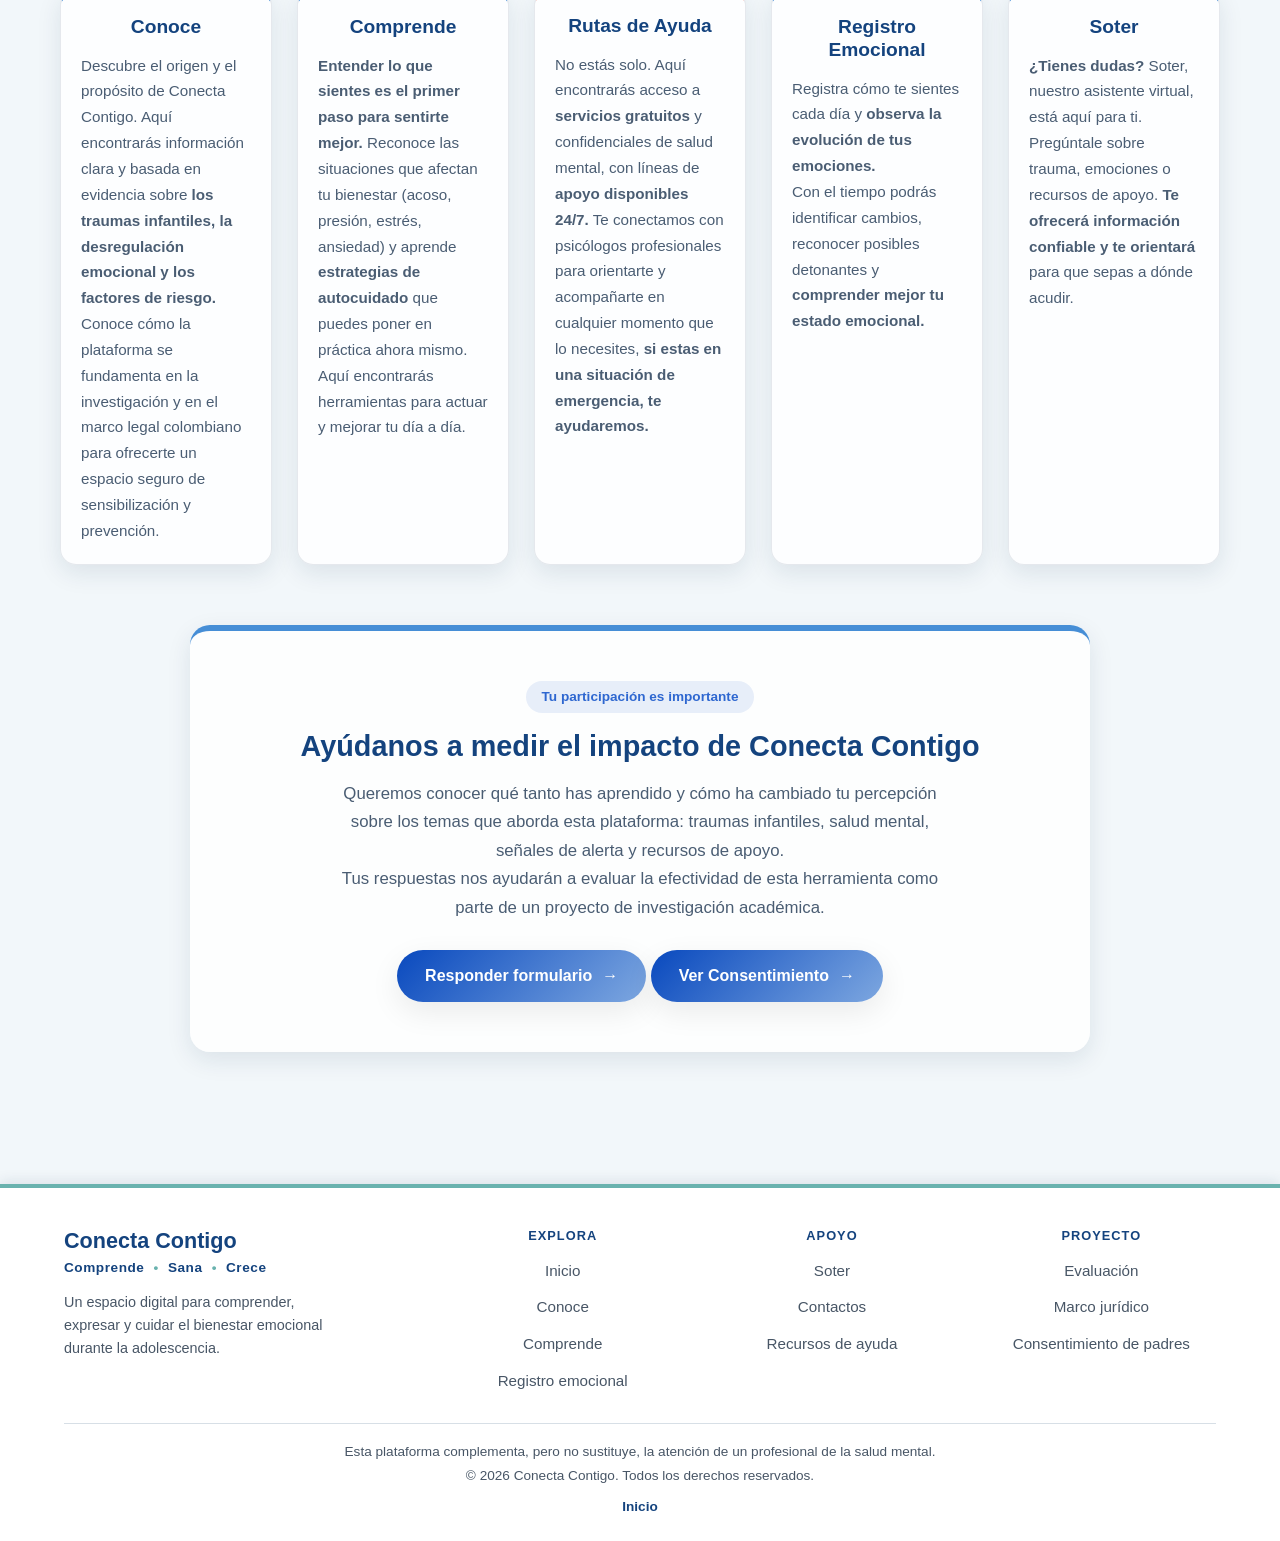
==== commit 5a0ca761: "Prueba de estado 1" ====
--- a/index.html
+++ b/index.html
@@ -8,7 +8,7 @@
 
     <link rel="stylesheet" href="assets/css/style.css">
     <link rel="stylesheet" href="assets/css/index.css">
-    
+
 
 </head>
 
@@ -24,13 +24,13 @@
                 <a href="comprende.html">Comprende</a>
                 <a href="emocional.html">Emociones</a>
                 <a href="soter.html">Soter</a>
-                
+
             </nav>
         </div>
     </header>
 
     <main>
-        <section class="hero">
+        <section class="hero" data-separador="">
             <img class="hero-bg" src="assets/img/index/hero.png" alt="Muelle rodeado de naturaleza al amanecer.">
 
             <div class="hero-overlay"></div>
@@ -72,31 +72,33 @@
 
             </div>
 
-            <a href="#bajo" class="scroll-down">
-                Explora la página
-            </a>
-
-        </section>
-
-        <section class="mission-vision container" id="bajo">
+        </section>
+
+        <section class="mission-vision container" id="bajo" data-separador="">
             <div class="card">
 
                 <h2>Misión</h2>
                 <p>
-                    Nuestra misión es sensibilizar e informar a los adolescentes sobre el impacto de las experiencias adversas en la infancia (trauma) en su desarrollo emocional y social. <br>
-                    A través de información basada en evidencia, herramientas de autorreflexión y acceso a recursos de apoyo, buscamos promover la comprensión de los factores de riesgo y la prevención de conductas que afecten su bienestar, contribuyendo a la construcción de un proyecto de vida saludable.
+                    Nuestra misión es sensibilizar e informar a los adolescentes sobre el impacto de las experiencias
+                    adversas en la infancia (trauma) en su desarrollo emocional y social. <br>
+                    A través de información basada en evidencia, herramientas de autorreflexión y acceso a recursos de
+                    apoyo, buscamos promover la comprensión de los factores de riesgo y la prevención de conductas que
+                    afecten su bienestar, contribuyendo a la construcción de un proyecto de vida saludable.
                 </p>
             </div>
 
             <div class="card">
                 <h2>Visión</h2>
                 <p>
-                    Deseamos ser una plataforma digital de referencia en la prevención de la desregulación emocional y los rasgos antisociales en adolescentes, reconocida por su enfoque educativo, accesible y basado en la evidencia científica, que empodera a los jóvenes para reconocer señales de alerta y buscar ayuda oportuna, transformando su historia personal en una fuente de fortaleza.
+                    Deseamos ser una plataforma digital de referencia en la prevención de la desregulación emocional y
+                    los rasgos antisociales en adolescentes, reconocida por su enfoque educativo, accesible y basado en
+                    la evidencia científica, que empodera a los jóvenes para reconocer señales de alerta y buscar ayuda
+                    oportuna, transformando su historia personal en una fuente de fortaleza.
                 </p>
             </div>
         </section>
 
-        <section class="tools-section">
+        <section class="tools-section" data-separador="">
 
             <h2>Descubre las herramientas, recursos e información que te proporcionamos.</h2>
 
@@ -104,21 +106,32 @@
                 <div class="tarjeta" data-href="conoce.html">
                     <article>
                         <h3><a href="conoce.html" class="card-title-link">Conoce</a></h3>
-                        <p>Descubre el origen y el propósito de Conecta Contigo. Aquí encontrarás información clara y basada en evidencia sobre <strong>los traumas infantiles, la desregulación emocional y los factores de riesgo.</strong> Conoce cómo la plataforma se fundamenta en la investigación y en el marco legal colombiano para ofrecerte un espacio seguro de sensibilización y prevención.</p>
+                        <p>Descubre el origen y el propósito de Conecta Contigo. Aquí encontrarás información clara y
+                            basada en evidencia sobre <strong>los traumas infantiles, la desregulación emocional y los
+                                factores de riesgo.</strong> Conoce cómo la plataforma se fundamenta en la investigación
+                            y en el marco legal colombiano para ofrecerte un espacio seguro de sensibilización y
+                            prevención.</p>
                     </article>
                 </div>
 
                 <div class="tarjeta" data-href="comprende.html">
                     <article>
                         <h3><a href="comprende.html" class="card-title-link">Comprende</a></h3>
-                        <p><strong>Entender lo que sientes es el primer paso para sentirte mejor.</strong> Reconoce las situaciones que afectan tu bienestar (acoso, presión, estrés, ansiedad) y aprende <strong>estrategias de autocuidado</strong> que puedes poner en práctica ahora mismo. Aquí encontrarás herramientas para actuar y mejorar tu día a día.</p>
+                        <p><strong>Entender lo que sientes es el primer paso para sentirte mejor.</strong> Reconoce las
+                            situaciones que afectan tu bienestar (acoso, presión, estrés, ansiedad) y aprende
+                            <strong>estrategias de autocuidado</strong> que puedes poner en práctica ahora mismo. Aquí
+                            encontrarás herramientas para actuar y mejorar tu día a día.</p>
                     </article>
                 </div>
 
                 <div class="tarjeta emergencia" data-href="contacto.html">
                     <article>
                         <h3><a href="contacto.html" class="card-title-link">Rutas de Ayuda</a></h3>
-                        <p>No estás solo. Aquí encontrarás acceso a <strong>servicios gratuitos</strong> y confidenciales de salud mental, con líneas de <strong>apoyo disponibles 24/7.</strong> Te conectamos con psicólogos profesionales para orientarte y acompañarte en cualquier momento que lo necesites, <strong>si estas en una situación de emergencia, te ayudaremos.</strong></p>
+                        <p>No estás solo. Aquí encontrarás acceso a <strong>servicios gratuitos</strong> y
+                            confidenciales de salud mental, con líneas de <strong>apoyo disponibles 24/7.</strong> Te
+                            conectamos con psicólogos profesionales para orientarte y acompañarte en cualquier momento
+                            que lo necesites, <strong>si estas en una situación de emergencia, te ayudaremos.</strong>
+                        </p>
                     </article>
                 </div>
 
@@ -134,19 +147,21 @@
                     </article>
                 </div>
 
-    
+
 
 
                 <div class="tarjeta" data-href="soter.html">
                     <article>
                         <h3><a href="soter.html" class="card-title-link">Soter</a></h3>
-                        <p><strong>¿Tienes dudas?</strong> Soter, nuestro asistente virtual, está aquí para ti. Pregúntale sobre trauma, emociones o recursos de apoyo. <strong>Te ofrecerá información confiable y te orientará</strong> para que sepas a dónde acudir.</p>
-                    </article>
-                </div>
-            </div>
-        </section>
-
-       <section class="evaluacion-plataforma" aria-labelledby="titulo-evaluacion">
+                        <p><strong>¿Tienes dudas?</strong> Soter, nuestro asistente virtual, está aquí para ti.
+                            Pregúntale sobre trauma, emociones o recursos de apoyo. <strong>Te ofrecerá información
+                                confiable y te orientará</strong> para que sepas a dónde acudir.</p>
+                    </article>
+                </div>
+            </div>
+        </section>
+
+        <section class="evaluacion-plataforma" aria-labelledby="titulo-evaluacion" data-separador="">
             <div class="evaluacion-contenido">
 
                 <span class="evaluacion-etiqueta">Tu participación es importante</span>
@@ -154,8 +169,10 @@
                 <h2 id="titulo-evaluacion">Ayúdanos a medir el impacto de Conecta Contigo</h2>
 
                 <p>
-                   Queremos conocer qué tanto has aprendido y cómo ha cambiado tu percepción sobre los temas que aborda esta plataforma: traumas infantiles, salud mental, señales de alerta y recursos de apoyo. <br>
-                   Tus respuestas nos ayudarán a evaluar la efectividad de esta herramienta como parte de un proyecto de investigación académica.
+                    Queremos conocer qué tanto has aprendido y cómo ha cambiado tu percepción sobre los temas que aborda
+                    esta plataforma: traumas infantiles, salud mental, señales de alerta y recursos de apoyo. <br>
+                    Tus respuestas nos ayudarán a evaluar la efectividad de esta herramienta como parte de un proyecto
+                    de investigación académica.
                 </p>
 
                 <a href="https://forms.gle/vr7NRWrDEDaM6uV98" class="evaluacion-accion" target="_blank"
@@ -164,11 +181,17 @@
                     <span class="evaluacion-accion-icono" aria-hidden="true">→</span>
                 </a>
 
+                <a href="assets/pdf/acta.pdf" class="evaluacion-accion" target="_blank"
+                    rel="noopener noreferrer">
+                    <span class="evaluacion-accion-texto">Ver Consentimiento</span>
+                    <span class="evaluacion-accion-icono" aria-hidden="true">→</span>
+                </a>
+
             </div>
         </section>
     </main>
 
-    <footer class="pie">
+    <footer class="pie" data-separador="">
         <div class="pie__contenedor">
 
             <div class="pie__grid">
@@ -228,8 +251,8 @@
 
     <div class="evaluacion-flotante">
 
-        <button id="boton-evaluacion" class="evaluacion-boton" type="button" aria-haspopup="true"
-            aria-expanded="false" aria-controls="panel-evaluacion">
+        <button id="boton-evaluacion" class="evaluacion-boton" type="button" aria-haspopup="true" aria-expanded="false"
+            aria-controls="panel-evaluacion">
             <svg class="evaluacion-boton__icono" viewBox="0 0 24 24" fill="none" aria-hidden="true">
                 <path d="M9 11l3 3L22 4" stroke="currentColor" stroke-width="2" stroke-linecap="round"
                     stroke-linejoin="round" />
@@ -261,12 +284,12 @@
         </div>
     </div>
 
-      <!-- ============ BOTÓN FLOTANTE VOLVER ARRIBA ============ -->
-  <button id="boton-subir" class="boton-subir" type="button" aria-label="Volver al inicio de la página"
-    title="Volver arriba">
-    <span aria-hidden="true">&#8593;</span>
-  </button>
-
+    <!-- ============ BOTÓN FLOTANTE VOLVER ARRIBA ============ -->
+    <button id="boton-subir" class="boton-subir" type="button" aria-label="Volver al inicio de la página"
+        title="Volver arriba">
+        <span aria-hidden="true">&#8593;</span>
+    </button>
+    <nav class="separadores-nav" id="separadores-nav" aria-label="Navegación de secciones"></nav>
     <script src="assets/js/general.js"></script>
     <script src="assets/js/evaluacion.js" defer></script>
 
--- a/assets/css/style.css
+++ b/assets/css/style.css
@@ -1077,4 +1077,139 @@
     body[class*="estilo-hojas-"] {
         background-image: none !important;
     }
-}+}
+
+/* ====================================================================
+   SEPARADORES DE PÁGINA (líneas = temas, puntos = subtemas)
+==================================================================== */
+
+.separadores-nav {
+    position: fixed;
+    right: var(--espacio-sm);
+    top: 50%;
+    transform: translateY(-50%);
+    z-index: 500;
+    display: flex;
+    flex-direction: column;
+    align-items: flex-end;
+    gap: 10px;
+}
+
+.separador-grupo {
+    display: flex;
+    flex-direction: column;
+    align-items: flex-end;
+    gap: 6px;
+}
+
+.separador-item {
+    position: relative;
+    width: 16px;
+    height: 3px;
+    padding: 0;
+    border: none;
+    border-radius: 2px;
+    background: var(--gris-claro);
+    cursor: pointer;
+    transition: background var(--transicion), width var(--transicion);
+}
+
+.separador-item:hover {
+    background: var(--azul-claro);
+}
+
+.separador-item.activo {
+    width: 26px;
+    background: var(--azul-marino);
+}
+
+
+
+/* Subtemas: puntos pequeños debajo de la línea activa */
+
+.subseparador-lista {
+    display: flex;
+    flex-direction: column;
+    align-items: center;
+    gap: 6px;
+    max-height: 0;
+    overflow: hidden;
+    transition: max-height .25s ease;
+}
+
+.subseparador-lista.activo {
+    max-height: 200px;
+}
+
+.subseparador-tick {
+    width: 6px;
+    height: 6px;
+    padding: 0;
+    border: none;
+    border-radius: 50%;
+    background: var(--gris-claro);
+    cursor: pointer;
+    transition: background var(--transicion), transform var(--transicion);
+}
+
+.subseparador-tick:hover {
+    background: var(--verde-agua);
+}
+
+.subseparador-tick.activa {
+    background: var(--verde-agua);
+    transform: scale(1.5);
+}
+
+@media (max-width: 992px) {
+    .separadores-nav {
+        display: none !important;
+    }
+}
+
+/* ---------- Flechas (junto al botón de subir) ---------- */
+
+.subtema-flechas {
+    position: fixed;
+    right: calc(var(--espacio-md) + 58px);
+    bottom: var(--espacio-md);
+    z-index: 500;
+    display: flex;
+    gap: 6px;
+}
+
+.subtema-flecha {
+    width: 28px;
+    height: 28px;
+    padding: 0;
+    border: none;
+    border-radius: 50%;
+    background: var(--blanco);
+    color: var(--azul-marino);
+    font-size: .8rem;
+    line-height: 1;
+    display: flex;
+    align-items: center;
+    justify-content: center;
+    box-shadow: var(--sombra-media);
+    cursor: pointer;
+    transition: background var(--transicion), color var(--transicion), transform var(--transicion), opacity var(--transicion);
+}
+
+.subtema-flecha:hover:not(:disabled) {
+    background: var(--azul-claro);
+    color: var(--blanco);
+    transform: translateY(-2px);
+}
+
+.subtema-flecha:disabled {
+    opacity: .3;
+    cursor: default;
+    transform: none;
+}
+
+@media (max-width: 992px) {
+    .subtema-flechas {
+        display: none !important;
+    }
+}
--- a/assets/css/index.css
+++ b/assets/css/index.css
@@ -606,7 +606,7 @@
     gap: 10px;
     padding: 14px 28px;
     border-radius: 999px;
-    background: linear-gradient(135deg, #2e67d0, #4b8dea);
+    background: linear-gradient(135deg, #0949be, #7da7e0);
     color: #fff;
     font-weight: 600;
     text-decoration: none;
@@ -618,6 +618,7 @@
 
 .evaluacion-accion:hover {
     transform: translateY(-3px);
+    color: var(--fondo-suave);
 }
 
 .evaluacion-accion-icono {
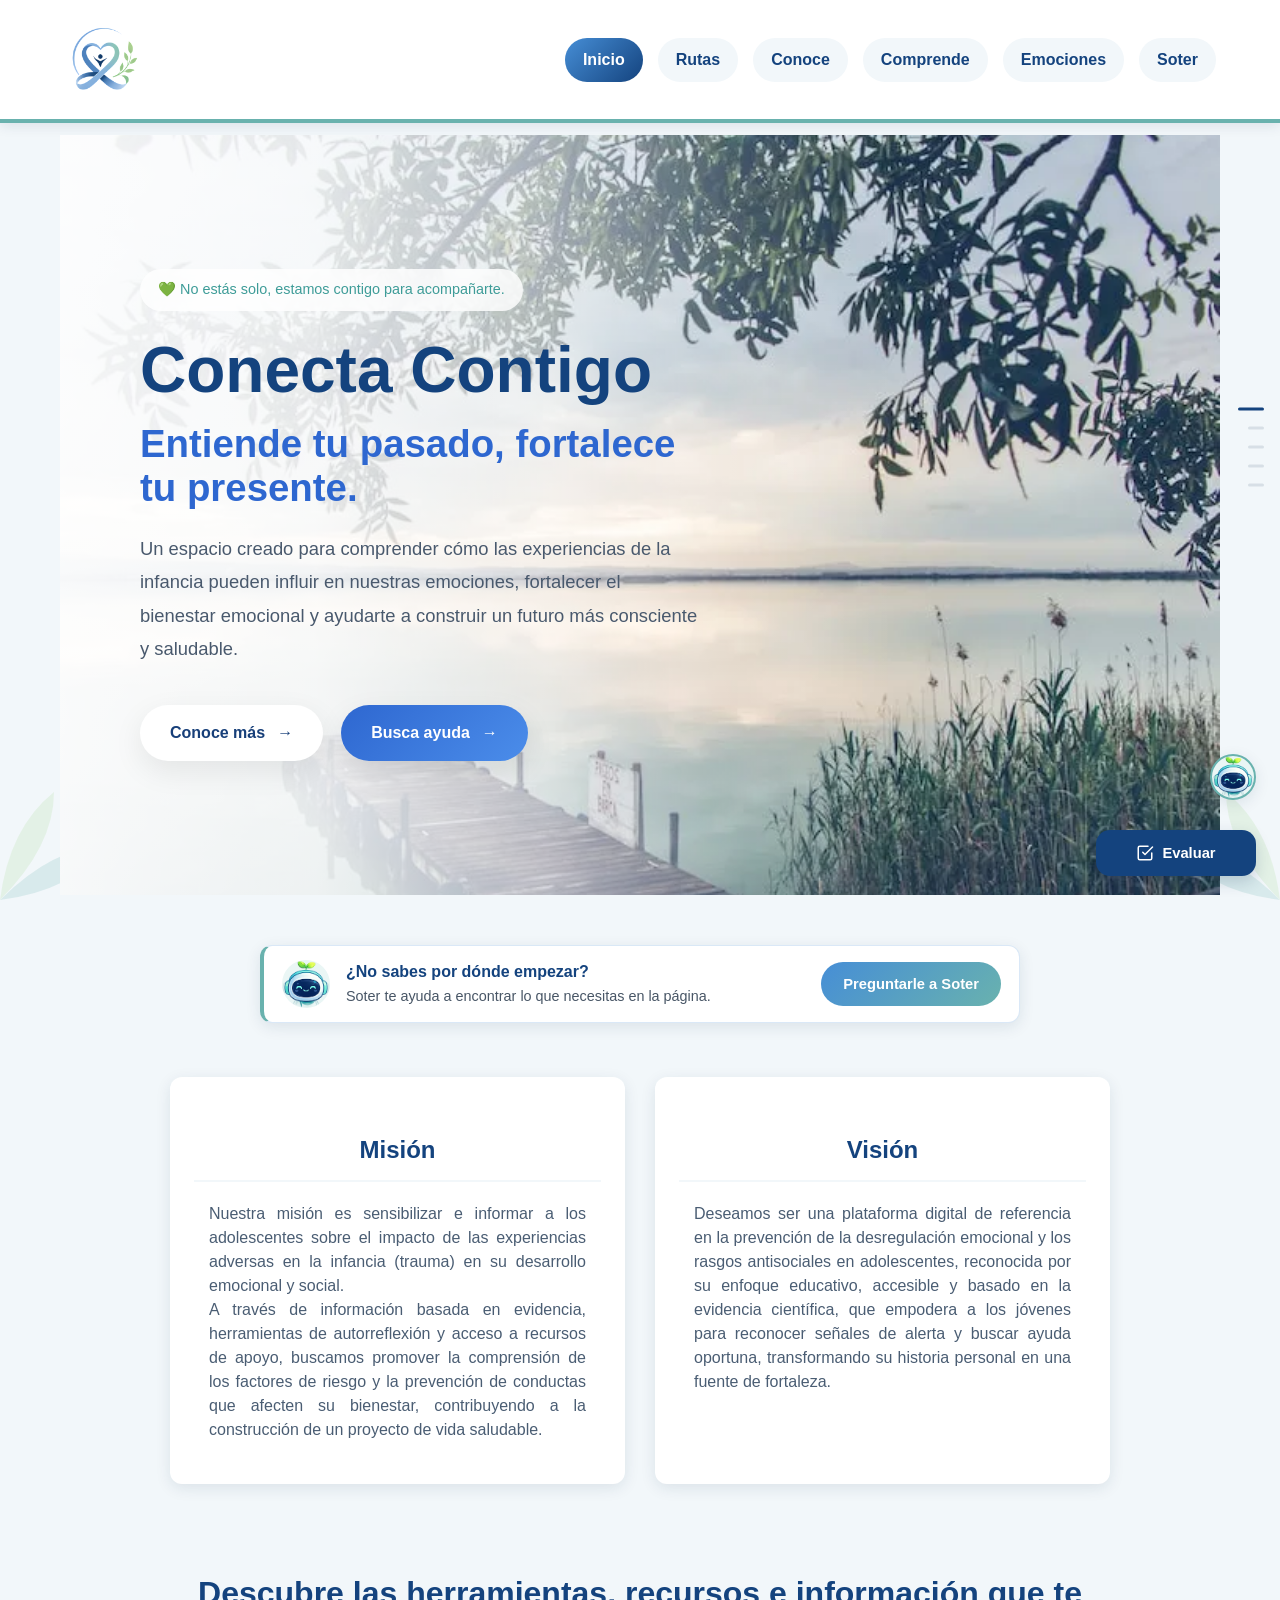
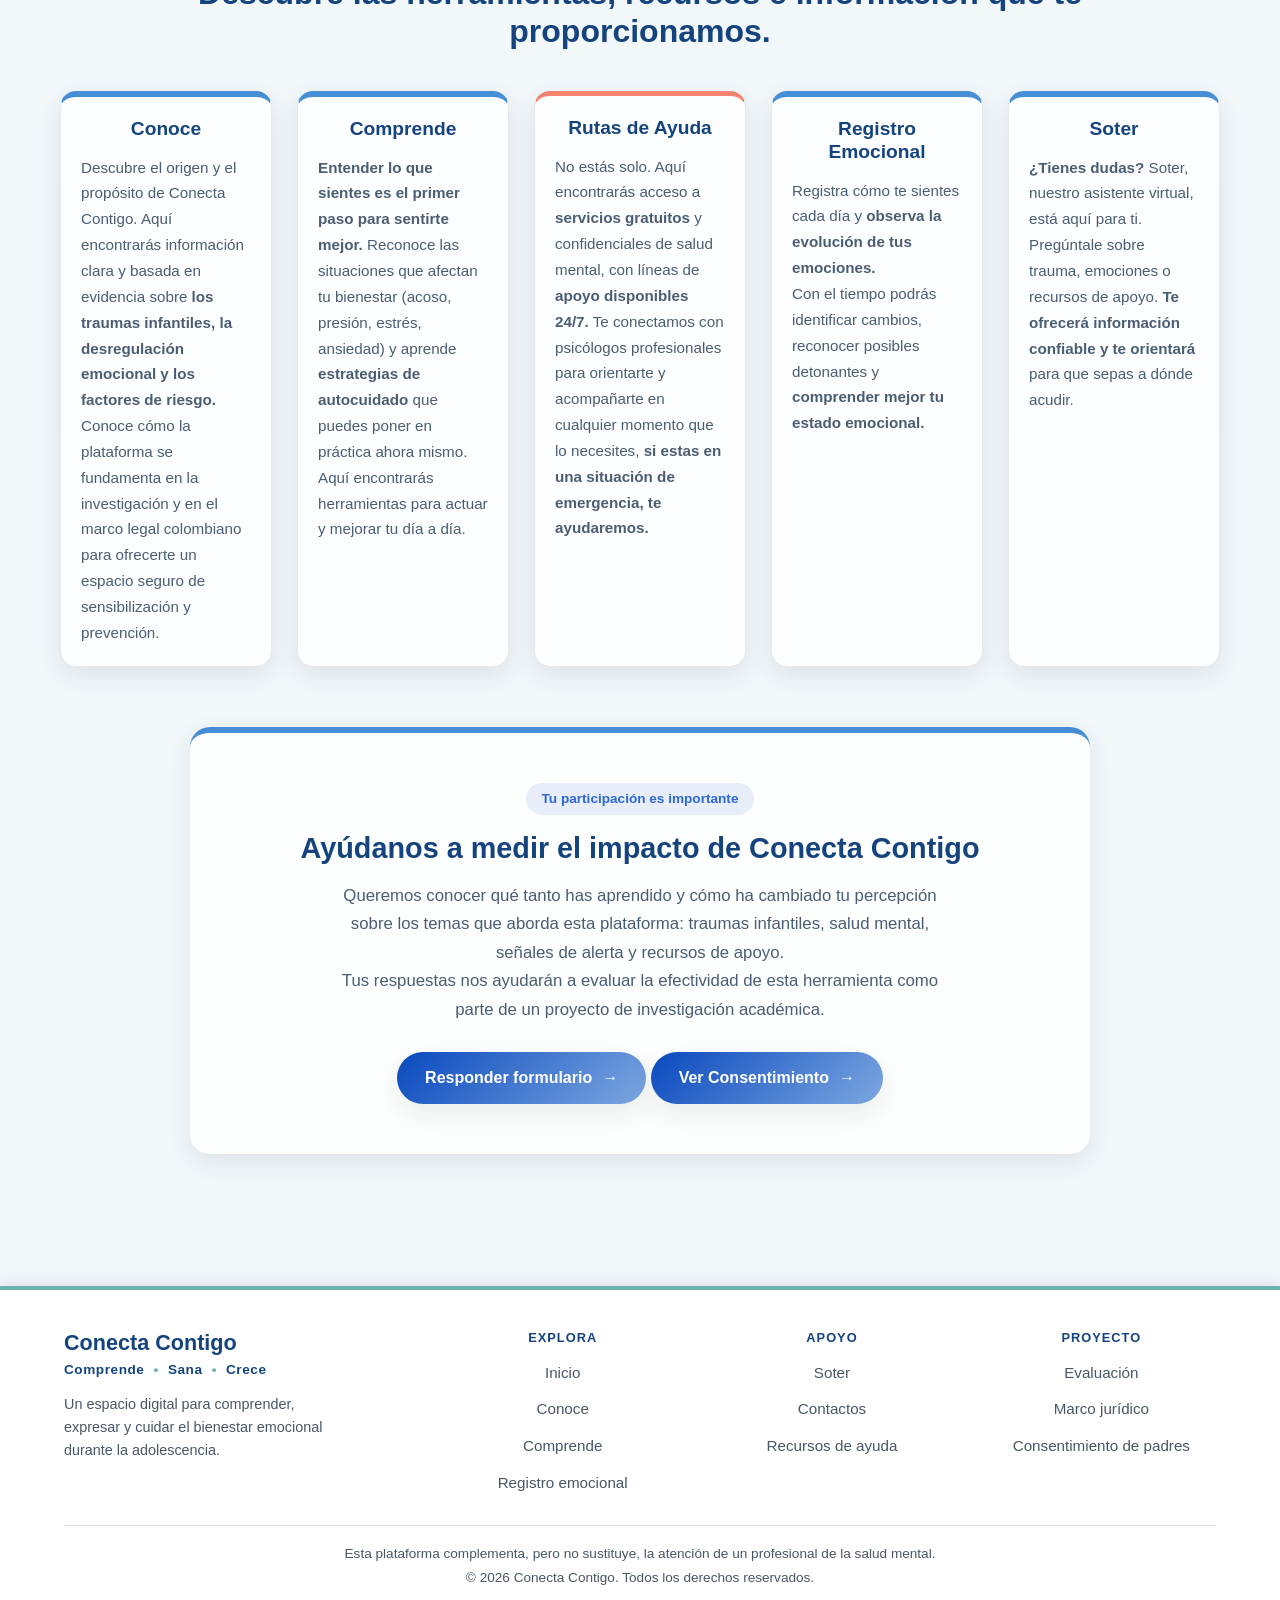
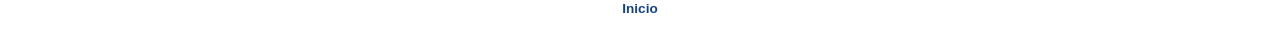
==== commit daa9527b: "Soter AGREGACION DE BOTON" ====
--- a/index.html
+++ b/index.html
@@ -73,6 +73,15 @@
             </div>
 
         </section>
+
+        <aside class="soter-guia" aria-label="Guía de Soter">
+            <img class="soter-guia__avatar" src="assets/img/soter/soter.png" alt="">
+            <div class="soter-guia__texto">
+                <p class="soter-guia__titulo">¿No sabes por dónde empezar?</p>
+                <p class="soter-guia__desc">Soter te ayuda a encontrar lo que necesitas en la página.</p>
+            </div>
+            <a class="soter-guia__boton" href="soter.html#tema:donde">Preguntarle a Soter</a>
+        </aside>
 
         <section class="mission-vision container" id="bajo" data-separador="">
             <div class="card">
@@ -120,7 +129,8 @@
                         <p><strong>Entender lo que sientes es el primer paso para sentirte mejor.</strong> Reconoce las
                             situaciones que afectan tu bienestar (acoso, presión, estrés, ansiedad) y aprende
                             <strong>estrategias de autocuidado</strong> que puedes poner en práctica ahora mismo. Aquí
-                            encontrarás herramientas para actuar y mejorar tu día a día.</p>
+                            encontrarás herramientas para actuar y mejorar tu día a día.
+                        </p>
                     </article>
                 </div>
 
@@ -181,8 +191,7 @@
                     <span class="evaluacion-accion-icono" aria-hidden="true">→</span>
                 </a>
 
-                <a href="assets/pdf/acta.pdf" class="evaluacion-accion" target="_blank"
-                    rel="noopener noreferrer">
+                <a href="assets/pdf/acta.pdf" class="evaluacion-accion" target="_blank" rel="noopener noreferrer">
                     <span class="evaluacion-accion-texto">Ver Consentimiento</span>
                     <span class="evaluacion-accion-icono" aria-hidden="true">→</span>
                 </a>
@@ -289,6 +298,13 @@
         title="Volver arriba">
         <span aria-hidden="true">&#8593;</span>
     </button>
+
+    <a class="soter-acceso" href="soter.html#tema:donde" aria-label="Pregúntale a Soter">
+        <img class="soter-acceso__avatar" src="assets/img/soter/soter.png" alt="">
+        <span class="soter-acceso__texto">Pregúntale a Soter</span>
+    </a>
+
+
     <nav class="separadores-nav" id="separadores-nav" aria-label="Navegación de secciones"></nav>
     <script src="assets/js/general.js"></script>
     <script src="assets/js/evaluacion.js" defer></script>
--- a/assets/css/style.css
+++ b/assets/css/style.css
@@ -1213,3 +1213,207 @@
         display: none !important;
     }
 }
+/* ================================================================
+   SOTER · ACCESO DESDE OTRAS PÁGINAS
+   Pegar AL FINAL de style.css (el CSS general, que cargan todas las páginas).
+   1) .soter-acceso : botón flotante con la carita de Soter
+   2) .soter-guia   : tarjeta "guía directa" dentro del contenido
+   ================================================================ */
+
+/* ---------- 1. Botón flotante: arriba del botón "subir" ---------- */
+
+.soter-acceso {
+    position: fixed;
+    right: var(--espacio-md);
+    bottom: calc(var(--espacio-md) + 46px + 12px);   /* 24 + alto de .boton-subir + separación */
+    z-index: 490;                                     /* por debajo de .boton-subir (500) */
+
+    display: flex;
+    flex-direction: row-reverse;
+    align-items: center;
+    gap: 10px;
+
+    text-decoration: none;
+}
+
+.soter-acceso__avatar {
+    width: 46px;
+    height: 46px;
+
+    border-radius: 50%;
+    object-fit: cover;
+
+    background: #EAF6F5;
+    border: 2px solid var(--verde-agua);
+    box-shadow: var(--sombra-media);
+
+    transition: transform var(--transicion), box-shadow var(--transicion);
+}
+
+.soter-acceso__texto {
+    padding: 8px 14px;
+
+    background: var(--blanco);
+    color: var(--azul-marino);
+
+    border-radius: var(--radio-pill);
+    box-shadow: var(--sombra-media);
+
+    font-size: .85rem;
+    font-weight: 600;
+    white-space: nowrap;
+
+    opacity: 0;
+    transform: translateX(8px);
+    pointer-events: none;
+
+    transition: opacity .2s ease, transform .2s ease;
+}
+
+.soter-acceso:hover .soter-acceso__texto,
+.soter-acceso:focus-visible .soter-acceso__texto {
+    opacity: 1;
+    transform: none;
+}
+
+.soter-acceso:hover .soter-acceso__avatar {
+    transform: translateY(-2px);
+    box-shadow: var(--sombra-grande);
+}
+
+.soter-acceso:focus-visible {
+    outline: 3px solid var(--verde-agua);
+    outline-offset: 4px;
+    border-radius: var(--radio-pill);
+}
+
+@media (max-width: 768px) {
+    .soter-acceso {
+        right: var(--espacio-sm);
+        bottom: calc(var(--espacio-sm) + 8px + 42px + 10px);  /* sobre el botón subir móvil (42px) */
+    }
+
+    .soter-acceso__avatar {
+        width: 42px;
+        height: 42px;
+    }
+
+    .soter-acceso__texto {
+        display: none;
+    }
+}
+
+
+/* ---------- 2. Tarjeta "guía directa" en el contenido ---------- */
+
+.soter-guia {
+    display: flex;
+    align-items: center;
+    gap: var(--espacio-sm);
+
+    max-width: 760px;
+    margin: var(--espacio-md) auto;
+    padding: 14px 18px;
+
+    background: var(--blanco);
+    border: 1px solid rgba(70, 142, 214, .20);
+    border-left: 4px solid var(--verde-agua);
+    border-radius: var(--radio);
+    box-shadow: var(--sombra-media);
+}
+
+.soter-guia__avatar {
+    width: 48px;
+    height: 48px;
+    flex-shrink: 0;
+
+    border-radius: 50%;
+    object-fit: cover;
+    background: #EAF6F5;
+}
+
+.soter-guia__texto {
+    flex: 1;
+    min-width: 0;
+}
+
+.soter-guia__titulo {
+    margin: 0;
+    color: var(--azul-marino);
+    font-weight: 700;
+}
+
+.soter-guia__desc {
+    margin: 2px 0 0;
+    color: var(--gris);
+    font-size: .9rem;
+}
+
+.soter-guia a.soter-guia__boton {
+    flex-shrink: 0;
+
+    padding: var(--boton-y) var(--boton-x);
+
+    background: var(--gradiente);
+    color: var(--blanco);
+
+    border-radius: var(--radio-pill);
+    font-weight: 600;
+    font-size: .92rem;
+}
+
+.soter-guia a.soter-guia__boton:hover {
+    color: var(--blanco);
+    transform: translateY(-2px);
+    box-shadow: var(--sombra-media);
+}
+
+.soter-guia a.soter-guia__boton:focus-visible {
+    outline: 3px solid var(--verde-agua);
+    outline-offset: 2px;
+}
+
+@media (max-width: 576px) {
+    .soter-guia {
+        flex-wrap: wrap;
+    }
+
+    .soter-guia a.soter-guia__boton {
+        width: 100%;
+        text-align: center;
+    }
+}
+
+@media (prefers-reduced-motion: reduce) {
+    .soter-acceso__avatar,
+    .soter-acceso__texto,
+    .soter-guia a.soter-guia__boton {
+        transition: none;
+    }
+
+    .soter-guia a.soter-guia__boton:hover,
+    .soter-acceso:hover .soter-acceso__avatar {
+        transform: none;
+    }
+}
+
+
+/* ---------- 3. Posición dinámica: sube solo cuando aparece el botón "subir" ----------
+   Pegar al final (después de las secciones 1 y 2). soter-acceso.js calcula
+   --soter-bottom: en la esquina mientras "subir" está oculto, y encima de él cuando aparece.
+   Sin JS, usa el valor de respaldo. */
+
+.soter-acceso {
+    bottom: var(--soter-bottom, calc(var(--espacio-md) + 46px + 12px));
+}
+
+/* La transición se activa después de la primera colocación (evita un salto al cargar) */
+.soter-acceso--lista {
+    transition: bottom .3s ease;
+}
+
+@media (prefers-reduced-motion: reduce) {
+    .soter-acceso--lista {
+        transition: none;
+    }
+}
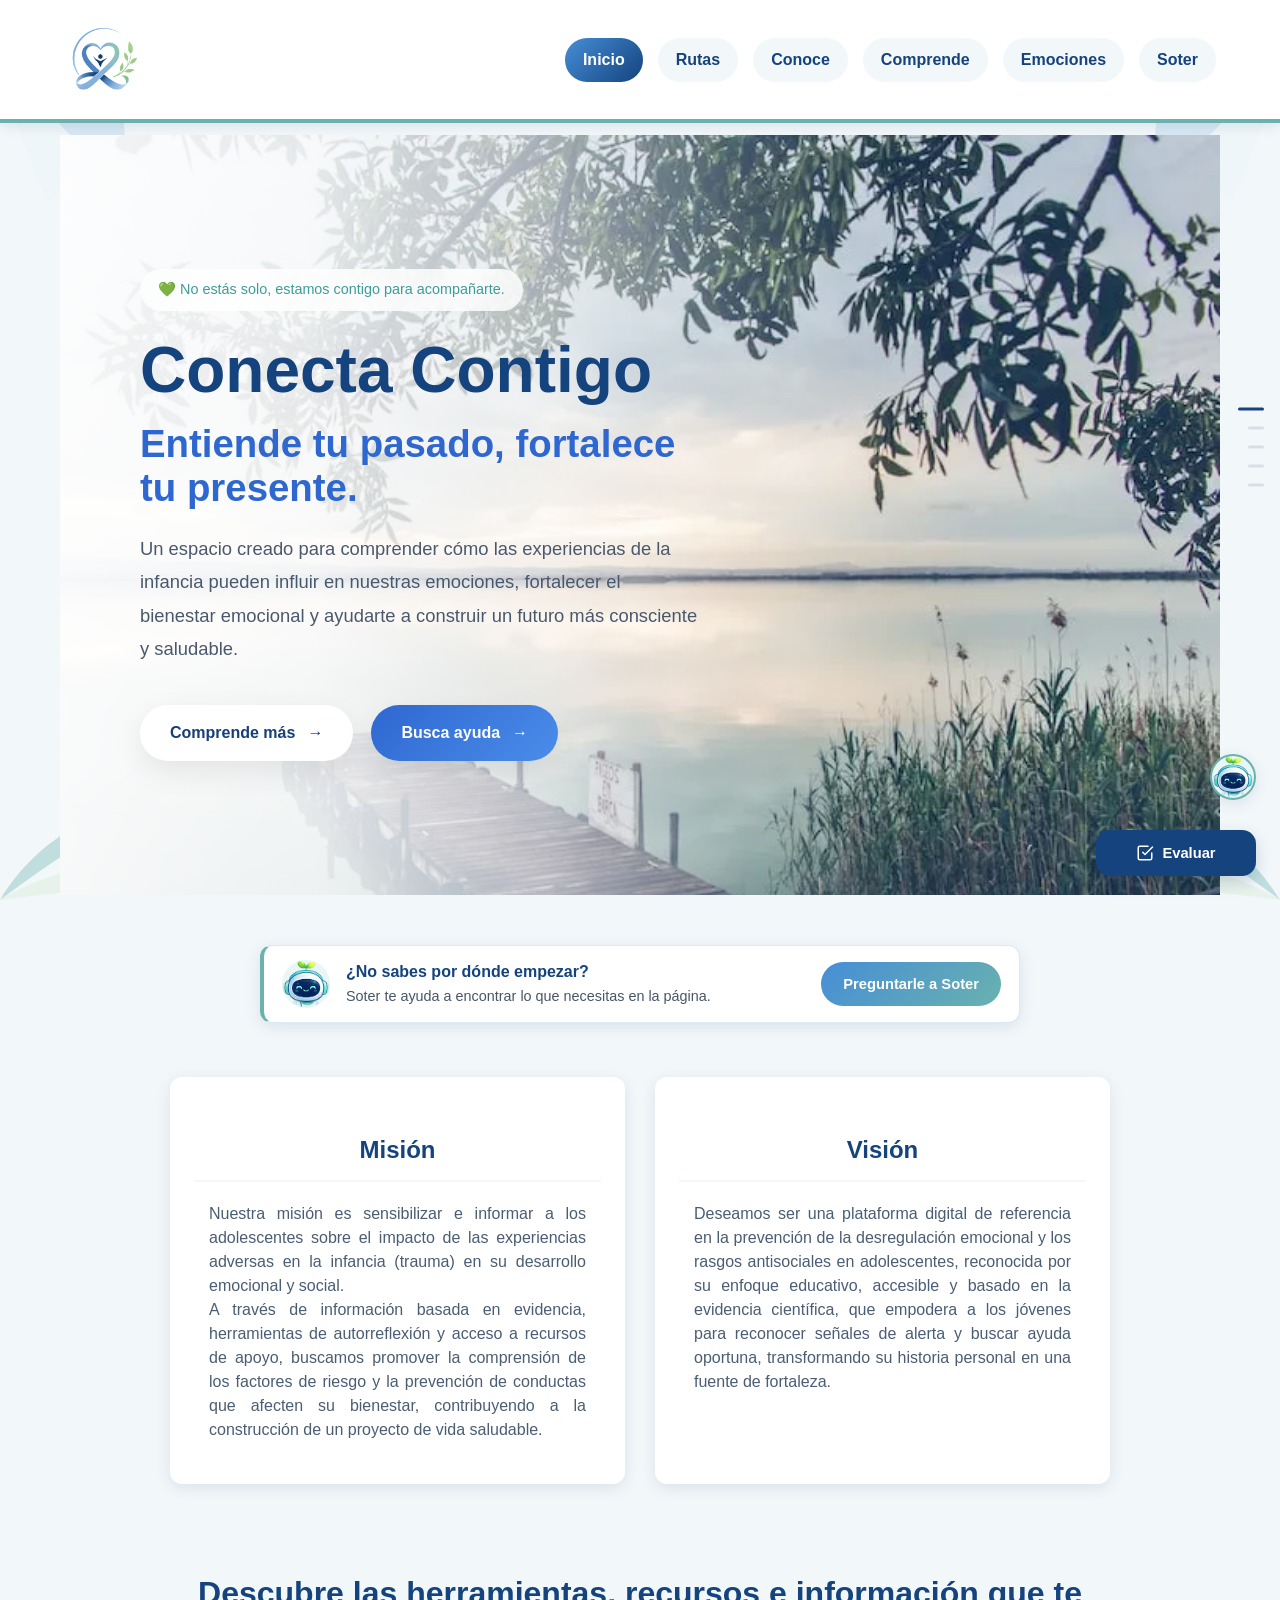
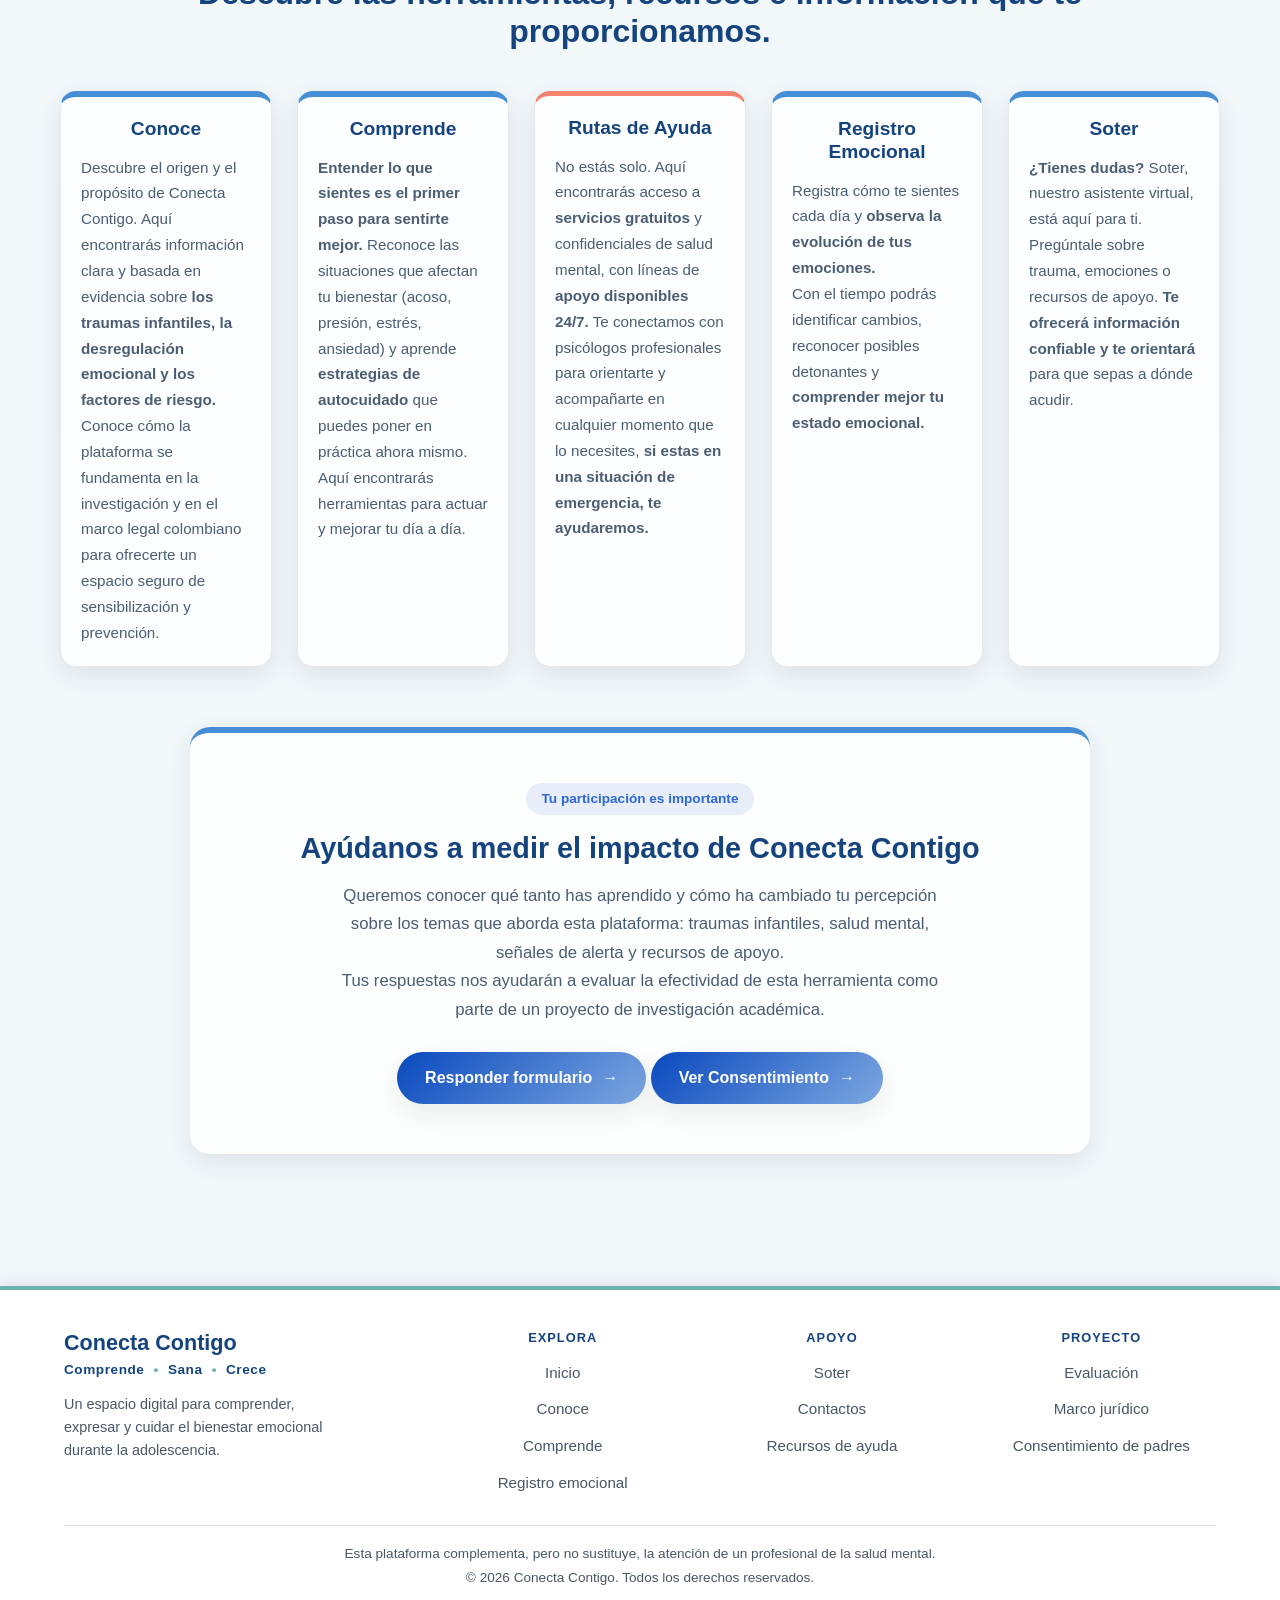
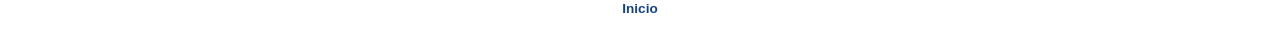
==== commit 2f657eb6: "MPV" ====
--- a/index.html
+++ b/index.html
@@ -8,6 +8,7 @@
 
     <link rel="stylesheet" href="assets/css/style.css">
     <link rel="stylesheet" href="assets/css/index.css">
+    <link rel="stylesheet" href="assets/css/responsive.css">
 
 
 </head>
@@ -60,8 +61,8 @@
 
                 <div class="hero-buttons">
 
-                    <a href="conoce.html" class="btn">
-                        Conoce más
+                    <a href="comprende.html" class="btn">
+                        Comprende más
                     </a>
 
                     <a href="contacto.html" class="btn">
@@ -231,7 +232,7 @@
                     <ul class="pie__lista">
                         <li><a href="soter.html">Soter</a></li>
                         <li><a href="contacto.html">Contactos</a></li>
-                        <li><a href="comprende.html#herramienta">Recursos de ayuda</a></li>
+                        <li><a href="comprende.html#comprende-herramientas">Recursos de ayuda</a></li>
                     </ul>
                 </nav>
 
--- a/assets/css/responsive.css
+++ b/assets/css/responsive.css
@@ -0,0 +1,1208 @@
+/* =====================================================================
+   CONECTA CONTIGO — RESPONSIVE (tablet + teléfono)
+   assets/css/responsive.css
+
+   ÍNDICE
+     0  Variables y base
+     1  Header y navegación
+     2  Navegaciones internas (.nav-inter, hero de conoce)
+     3  Footer
+     4  Flotantes (subir · Soter · evaluación · ayuda)
+     5  Áreas táctiles (pointer: coarse)
+     6  Inputs a 16px (evita el zoom de iOS)
+     7  Modales y <dialog>
+     8  Hover → táctil
+     9  Páginas: index · comprende · conoce · contacto · emocional/cuenta
+        · estadistica · marco-legal · soter
+    10  Teléfono en horizontal
+   ===================================================================== */
+
+
+/* =====================================================================
+   0. VARIABLES Y BASE
+   ===================================================================== */
+
+:root {
+    --tap: 44px;                 /* área táctil mínima */
+    --flotante-borde: 16px;      /* separación de los flotantes al borde */
+    --flotante-gap: 10px;        /* separación entre flotantes apilados */
+    -webkit-tap-highlight-color: rgba(70, 142, 214, .18);
+}
+
+html {
+    -webkit-text-size-adjust: 100%;
+    text-size-adjust: 100%;
+}
+
+body {
+    min-height: 100vh;
+    min-height: 100dvh;          /* 100vh incluye la barra del navegador móvil */
+}
+
+main,
+.pie {
+    overflow-wrap: break-word;   /* correos, URLs y palabras largas no desbordan */
+}
+
+video,
+iframe {
+    max-width: 100%;
+}
+
+
+/* =====================================================================
+   1. HEADER Y NAVEGACIÓN
+   style.css deja 6–7 enlaces en 3 filas + logo = casi media pantalla.
+   Se pasa a una rejilla compacta de 3 columnas (sin scroll oculto).
+   ===================================================================== */
+
+@media (max-width: 992px) {
+    body > header {
+        padding: 14px 4%;
+    }
+
+    .top-nav-container {
+        gap: 12px;
+    }
+
+    .top-nav-container img {
+        width: 60px;
+    }
+}
+
+@media (max-width: 768px) {
+    .top-nav-container nav {
+        width: 100%;
+        gap: 6px;
+    }
+
+    /* 3 por fila; la última (p. ej. el 7.º enlace de cuenta) ocupa su fila */
+    .top-nav-container nav a {
+        flex: 1 1 calc(33.333% - 6px);
+        min-width: 0;
+        display: flex;
+        align-items: center;
+        justify-content: center;
+        min-height: var(--tap);
+        padding: 8px 6px;
+        font-size: .88rem;
+        line-height: 1.15;
+        text-align: center;
+    }
+}
+
+@media (max-width: 576px) {
+    body > header {
+        padding: 10px 12px;
+    }
+
+    .top-nav-container {
+        gap: 8px;
+    }
+
+    .top-nav-container img {
+        width: 52px;
+        margin: 0 auto;
+    }
+}
+
+
+/* =====================================================================
+   2. NAVEGACIONES INTERNAS
+   ===================================================================== */
+
+/* .nav-inter (contacto, emocional) y menú interno del hero de conoce */
+@media (max-width: 576px) {
+    .nav-inter nav,
+    .hero > nav {
+        display: grid;
+        grid-template-columns: repeat(2, minmax(0, 1fr));
+        gap: 8px;
+        margin-top: 20px;
+        margin-bottom: 32px;
+        padding: 12px;
+        border-radius: 16px;
+    }
+
+    .hero > nav {
+        margin-bottom: 0;
+    }
+
+    .nav-inter nav a,
+    .hero > nav a {
+        display: flex;
+        align-items: center;
+        justify-content: center;
+        min-height: var(--tap);
+        padding: 8px 10px;
+        font-size: .88rem;
+        line-height: 1.2;
+        text-align: center;
+    }
+
+    /* cantidad impar de enlaces → el último ocupa toda la fila */
+    .nav-inter nav a:last-child:nth-child(odd),
+    .hero > nav a:last-child:nth-child(odd) {
+        grid-column: 1 / -1;
+    }
+}
+
+
+/* =====================================================================
+   3. FOOTER (.pie)
+   style.css ya reordena columnas (900 / 560); aquí solo táctil y aire.
+   ===================================================================== */
+
+@media (max-width: 768px) {
+    .pie {
+        padding-top: 32px;
+    }
+
+    .pie .pie__lista a,
+    .pie__pagina,
+    .legal-flex a {
+        display: inline-flex;
+        align-items: center;
+        justify-content: center;
+        min-height: var(--tap);
+        padding-top: 4px;
+        padding-bottom: 4px;
+        text-align: center;
+    }
+
+    .pie__base {
+        gap: 4px;
+    }
+}
+
+
+/* =====================================================================
+   4. FLOTANTES
+   general.js (bloque "Botón Soter") mide .boton-subir (position, bottom,
+   offsetHeight, clase .visible) y .evaluacion-flotante, y escribe
+   --soter-bottom en línea. Por eso aquí solo se reposicionan "subir" y
+   "evaluación" en px reales y Soter se coloca solo, encima de ellos.
+
+   Pila derecha en teléfono/tablet vertical:
+     index    : Soter ▲ subir ▲ evaluación
+     el resto : Soter ▲ subir
+   comprende además tiene .ayuda-flotante abajo a la IZQUIERDA.
+   ===================================================================== */
+
+@media (max-width: 768px) {
+    .boton-subir {
+        width: var(--tap);
+        height: var(--tap);
+        right: var(--flotante-borde);
+        bottom: var(--flotante-borde);
+        font-size: 1.1rem;
+    }
+
+    /* solo index tiene botón de evaluación: "subir" va encima de él */
+    body:has(.evaluacion-flotante) .boton-subir {
+        bottom: calc(var(--flotante-borde) + 46px + var(--flotante-gap));
+    }
+
+    .evaluacion-flotante {
+        right: var(--flotante-borde);
+        bottom: var(--flotante-borde);
+    }
+
+    .evaluacion-panel {
+        max-height: calc(100vh - 96px);
+        max-height: calc(100dvh - 96px);
+        overflow-y: auto;
+    }
+
+    .soter-acceso {
+        right: var(--flotante-borde);
+    }
+
+    .soter-acceso__avatar {
+        width: var(--tap);
+        height: var(--tap);
+    }
+}
+
+
+/* =====================================================================
+   5. ÁREAS TÁCTILES (solo pantallas táctiles; escritorio no cambia)
+   El tamaño visual de los iconos no cambia: crece el área pulsable.
+   ===================================================================== */
+
+@media (pointer: coarse) {
+
+    /* cierre del panel de evaluación: 22px visibles, 44px pulsables */
+    .evaluacion-cerrar {
+        position: relative;
+    }
+
+    .evaluacion-cerrar::after {
+        content: "";
+        position: absolute;
+        inset: -11px;
+    }
+
+    /* modales y diálogos */
+    .btn-cerrar-modal,
+    .modal-panel .modal-cerrar {
+        width: var(--tap);
+        height: var(--tap);
+    }
+
+    .modal-tab,
+    .matiz-boton,
+    .personalizacion-opcion {
+        min-height: var(--tap);
+    }
+
+    .personalizacion-color-item input[type="color"] {
+        width: var(--tap);
+        height: 36px;
+    }
+
+    /* emocional */
+    .btn-personalizar-icono {
+        width: var(--tap);
+        height: var(--tap);
+        top: 4px;
+        right: 4px;
+    }
+
+    .calendario-header .btn-icono {
+        min-width: var(--tap);
+        min-height: var(--tap);
+    }
+
+    .registro-acciones button {
+        min-height: var(--tap);
+    }
+
+    /* auth */
+    .btn-mostrar-password {
+        min-width: 76px;
+        min-height: var(--tap);
+    }
+
+    /* soter */
+    .soter-icon-btn {
+        width: var(--tap);
+        height: var(--tap);
+    }
+
+    .soter-widget button.soter-chip,
+    .soter-widget a.soter-action,
+    .soter-widget button.soter-breath__btn {
+        min-height: var(--tap);
+    }
+
+    .soter-send-btn {
+        width: 46px;
+        height: 46px;
+    }
+
+    .soter-widget__composer input {
+        height: 46px;
+    }
+
+    /* marco-legal */
+    .buscador-legal .btn-limpiar {
+        width: 40px;
+        height: 40px;
+        right: 4px;
+    }
+
+    .cita-apa button,
+    .enlaces-acceso a,
+    .barra-retorno .volver {
+        min-height: var(--tap);
+    }
+
+    /* estadistica */
+    .indice a {
+        min-height: var(--tap);
+    }
+
+    /* contacto: Llamar / Chatear */
+    .botones a {
+        display: inline-flex;
+        align-items: center;
+        justify-content: center;
+        min-height: var(--tap);
+    }
+
+    /* comprende */
+    .chip,
+    .modo-toggle button,
+    .audio-controles button,
+    .audio-controles select,
+    .guia-chip,
+    .tarjeta-item__boton,
+    .boton-texto,
+    .detalle__volver,
+    .linea__btn {
+        min-height: var(--tap);
+    }
+
+    .migas a,
+    .migas button {
+        display: inline-flex;
+        align-items: center;
+        min-height: var(--tap);
+    }
+}
+
+
+/* =====================================================================
+   6. INPUTS A 16px (iOS hace zoom al enfocar cualquier campo < 16px)
+   ===================================================================== */
+
+@media (max-width: 768px), (pointer: coarse) {
+    .soter-widget__composer input,
+    .buscador-caja input,
+    .buscador-legal input,
+    .auth-form input[type="text"],
+    .auth-form input[type="password"],
+    .auth-form select,
+    .personalizacion-grupo select,
+    .personalizacion-av-fila select {
+        font-size: 16px;
+    }
+
+    .auth-form select {
+        width: 100%;
+        min-height: var(--tap);
+    }
+}
+
+
+/* =====================================================================
+   7. MODALES Y <dialog>
+   ===================================================================== */
+
+/* 90vh incluye la barra del navegador en móvil → se usa dvh */
+@media (max-width: 992px) {
+    .modal-panel,
+    .modal-panel--protocolo {
+        max-height: calc(100vh - 1.5rem);
+        max-height: calc(100dvh - 1.5rem);
+    }
+}
+
+@media (max-width: 576px) {
+    dialog.modal-personalizacion,
+    dialog.modal-emociones {
+        width: calc(100% - 16px);
+        max-width: none;
+        height: calc(100vh - 16px);
+        height: calc(100dvh - 16px);
+        max-height: calc(100vh - 16px);
+        max-height: calc(100dvh - 16px);
+    }
+
+    /* personalización: 40px laterales dejaban ~220px útiles a 320px */
+    .modal-personalizacion__header {
+        padding: 10px 14px;
+    }
+
+    .modal-personalizacion__contenido {
+        padding: 16px 14px;
+    }
+
+    .modal-personalizacion__footer {
+        padding: 10px 14px 14px;
+    }
+
+    .modal-personalizacion__footer .btn-primario {
+        width: 100%;
+        min-height: 48px;
+    }
+
+    .personalizacion-grid {
+        gap: 14px;
+        margin-bottom: 16px;
+    }
+
+    .personalizacion-grupo {
+        padding: 12px;
+    }
+
+    /* opciones en rejilla de 2: todas del mismo tamaño y fáciles de tocar */
+    .personalizacion-opciones {
+        display: grid;
+        grid-template-columns: repeat(2, minmax(0, 1fr));
+    }
+
+    .personalizacion-opcion {
+        min-width: 0;
+        border-radius: 14px;
+        text-align: left;
+        line-height: 1.2;
+    }
+
+    .personalizacion-av-fila > label {
+        min-width: 0;
+    }
+
+    /* "Conoce tus emociones": las pestañas en una sola fila deslizable
+       (8 pestañas en varias filas se comían media ventana) */
+    .modal-emociones__header {
+        padding: 8px 14px;
+    }
+
+    .modal-emociones__tabs {
+        flex-wrap: nowrap;
+        justify-content: flex-start;
+        overflow-x: auto;
+        padding: 8px 14px;
+        scroll-snap-type: x proximity;
+        -webkit-overflow-scrolling: touch;
+    }
+
+    .modal-emociones__tabs .modal-tab {
+        flex: 0 0 auto;
+        scroll-snap-align: start;
+    }
+
+    .modal-emociones__contenido {
+        padding: 16px 14px;
+    }
+}
+
+/* teléfono en horizontal: el diálogo usa casi toda la altura */
+@media (max-height: 500px) and (orientation: landscape) {
+    dialog.modal-personalizacion,
+    dialog.modal-emociones {
+        width: min(760px, calc(100% - 16px));
+        height: calc(100vh - 8px);
+        height: calc(100dvh - 8px);
+        max-height: calc(100vh - 8px);
+        max-height: calc(100dvh - 8px);
+    }
+}
+
+
+/* =====================================================================
+   8. HOVER → TÁCTIL
+   En pantallas sin hover, el estado :hover se queda "pegado" tras tocar
+   y los desplazamientos (p. ej. .Tarjeta se mueve 8px en X) empujan el
+   contenido. Se neutralizan solo los transform; colores y sombras igual.
+   ===================================================================== */
+
+@media (hover: none) {
+    button:hover,
+    input[type="submit"]:hover,
+    nav a:hover,
+    .card:hover,
+    .tarjeta:hover,
+    .Tarjeta:hover,
+    figure:hover,
+    figure:hover img,
+    main section:not(.hero):hover,
+    .nav-inter nav a:hover,
+    .hero nav a:hover,
+    .indice a:hover,
+    .btn-principal:hover,
+    .hero-buttons .btn:hover,
+    .evaluacion-accion:hover,
+    .grid-experiencias li:hover,
+    #objetivos ol li:hover,
+    .comparacion-col:hover,
+    .componente-card:hover,
+    .ruta-card:hover,
+    .tarjeta-item:hover,
+    .pilar-card:hover,
+    .kpi:hover,
+    .interpretacion article:hover,
+    .proceso article:hover,
+    .subseccion-evaluacion article:hover,
+    .registro-item:hover,
+    .emocion-detalle:hover,
+    .dia-celda:hover,
+    .soter-info-card:hover,
+    .soter-hero-card:hover,
+    .soter-widget:hover,
+    .card-legal:not([open]):hover,
+    h2#Información ~ article:hover {
+        transform: none;
+    }
+}
+
+
+/* =====================================================================
+   9. PÁGINAS
+   ===================================================================== */
+
+
+/* ---------------------------------------------------------------------
+   9.1  INDEX
+   --------------------------------------------------------------------- */
+
+@media (max-width: 900px) {
+    .hero:has(.hero-container) {
+        padding: 84px 30px 64px;
+        min-height: 0;
+        margin-bottom: 36px;
+    }
+}
+
+@media (min-width: 577px) and (max-width: 900px) {
+    /* tablet: 2 columnas; la 5.ª tarjeta ocupa toda la fila */
+    .tools-section .grid-tarjetas {
+        grid-template-columns: repeat(2, minmax(0, 1fr));
+    }
+
+    .tools-section .grid-tarjetas > .tarjeta:last-child:nth-child(odd) {
+        grid-column: 1 / -1;
+    }
+}
+
+@media (max-width: 768px) {
+    .mission-vision {
+        padding: 12px 0;
+        gap: 16px;
+        margin-bottom: 36px;
+    }
+
+    .mission-vision p {
+        padding: 0;
+        text-align: left;
+    }
+
+    /* tarjeta de Soter: el botón pasa a su propia fila desde tablet */
+    .soter-guia {
+        flex-wrap: wrap;
+    }
+
+    .soter-guia a.soter-guia__boton {
+        flex: 1 1 100%;
+        display: flex;
+        align-items: center;
+        justify-content: center;
+        min-height: var(--tap);
+        text-align: center;
+    }
+}
+
+@media (max-width: 600px) {
+    .evaluacion-accion {
+        min-height: 48px;
+    }
+
+    .evaluacion-accion + .evaluacion-accion {
+        margin-top: 12px;
+    }
+}
+
+@media (max-width: 576px) {
+    .hero:has(.hero-container) {
+        padding: 56px 20px 44px;
+    }
+
+    .hero:has(.hero-container) h1 {
+        font-size: 2.4rem;
+    }
+
+    .hero:has(.hero-container) h2 {
+        font-size: 1.4rem;
+        margin: 12px 0 14px;
+    }
+
+    .hero:has(.hero-container) .hero-content p {
+        font-size: 1rem;
+        line-height: 1.65;
+    }
+
+    .hero:has(.hero-container) aside {
+        margin-bottom: 16px;
+        font-size: .84rem;
+    }
+
+    .hero-buttons {
+        margin-top: 24px;
+        gap: 12px;
+    }
+}
+
+
+/* ---------------------------------------------------------------------
+   9.2  COMPRENDE
+   --------------------------------------------------------------------- */
+
+/* A 320px, .container sumaba -1.2rem + 15px de padding de style.css
+   y las columnas de 260px se salían ~19px. */
+@media (max-width: 620px) {
+    main > .container:has(> .comprende-hero) {
+        width: 100%;
+        padding-inline: 0;
+    }
+}
+
+#comprende-home .grid-tarjetas {
+    grid-template-columns: repeat(auto-fill, minmax(min(260px, 100%), 1fr));
+}
+
+/* 3 rutas en fila mientras quepan (antes saltaba a 1 columna en 768px) */
+.rutas-grid {
+    grid-template-columns: repeat(auto-fit, minmax(min(100%, 180px), 1fr));
+}
+
+/* tablet: el hero vuelve a mostrar la ilustración (se ocultaba bajo 900px) */
+@media (min-width: 641px) and (max-width: 900px) {
+    .comprende-hero {
+        grid-template-columns: 1.1fr .9fr;
+        text-align: left;
+        min-height: 300px;
+    }
+
+    .comprende-hero h1 {
+        text-align: left;
+    }
+
+    .comprende-hero__texto {
+        margin-inline: 0;
+    }
+
+    .comprende-hero__imagen {
+        display: block;
+        min-height: 240px;
+    }
+}
+
+@media (max-width: 576px) {
+    /* en una sola columna, grid-auto-rows:1fr igualaba todas las tarjetas
+       a la altura de la más alta */
+    #comprende-home .grid-tarjetas {
+        grid-auto-rows: auto;
+    }
+
+    .comprende-hero {
+        margin-top: 12px;
+        padding: 1.5rem 1.1rem;
+        border-radius: 24px;
+    }
+
+    .comprende-hero h1 {
+        font-size: 2.2rem;
+    }
+
+    .aviso-general {
+        font-size: .86rem;
+        padding: .7rem .9rem;
+    }
+
+    .rutas-grid {
+        gap: .75rem;
+        margin: 1.25rem 0 1.5rem;
+    }
+
+    .ruta-card {
+        min-height: 0;
+        padding: 1.1rem 1.2rem;
+    }
+}
+
+
+/* ---------------------------------------------------------------------
+   9.3  CONOCE
+   conoce.css tiene main{padding} sin media query y selectores globales
+   (article, ul, ol, table, p). Se acota por #introduccion / #marcot.
+   --------------------------------------------------------------------- */
+
+/* cuadrículas que no cabían en ~210px útiles a 320px */
+.componentes-grid {
+    grid-template-columns: repeat(auto-fit, minmax(min(100%, 230px), 1fr));
+}
+
+.comparacion-grid {
+    grid-template-columns: repeat(auto-fit, minmax(min(100%, 240px), 1fr));
+}
+
+.grid-experiencias {
+    grid-template-columns: repeat(auto-fit, minmax(min(100%, 200px), 1fr));
+}
+
+@media (max-width: 768px) {
+    /* tablas de 2 columnas: que el texto envuelva en vez de forzar scroll */
+    #marcot table {
+        display: table;
+        width: 100%;
+        white-space: normal;
+        overflow: visible;
+        margin: 28px 0;
+    }
+}
+
+@media (max-width: 600px) {
+    main:has(> #introduccion) {
+        padding: 18px 10px 30px;
+    }
+
+    main:has(> #introduccion) > section:not(.hero) {
+        padding: 18px 14px;
+        margin-bottom: 26px;
+        border-radius: 14px;
+    }
+
+    #marcot article {
+        padding: 16px 12px;
+        margin-top: 26px;
+        border-left-width: 4px;
+    }
+
+    #introduccion aside,
+    #marcot aside {
+        padding: 16px 14px;
+        margin: 22px 0;
+    }
+
+    /* justificado en columnas estrechas deja "ríos" de espacio */
+    main:has(> #introduccion) :is(p, article p) {
+        text-align: left;
+        hyphens: auto;
+    }
+
+    /* sangrías acumuladas (ul 30px + li 35px) → ~145px de texto a 320px */
+    :where(#introduccion, #objetivos, #marcot) ul {
+        margin: 14px 0 18px;
+    }
+
+    :where(#introduccion, #objetivos, #marcot) ul li {
+        padding-left: 28px;
+    }
+
+    :where(#introduccion, #objetivos, #marcot) ol {
+        margin-left: 0;
+        padding-left: 22px;
+    }
+
+    :where(#introduccion, #marcot) dd {
+        margin-left: 8px;
+    }
+
+    #introduccion .Tarjeta,
+    #marcot .Tarjeta {
+        padding: 14px 16px;
+    }
+
+    #marcot table thead th,
+    #marcot table tbody td,
+    #marcot table tfoot td {
+        padding: 12px 10px;
+        font-size: .9rem;
+    }
+
+    .grid-experiencias img {
+        aspect-ratio: 16 / 9;
+    }
+}
+
+@media (max-width: 576px) {
+    .hero:has(> .hero-content) {
+        padding: 48px 16px 28px;
+        margin-bottom: 32px;
+    }
+
+    .hero:has(> .hero-content) h1 {
+        font-size: clamp(1.45rem, 6.4vw, 2rem);
+    }
+
+    .presentation-open-btn {
+        width: 100%;
+        max-width: 320px;
+    }
+}
+
+
+/* ---------------------------------------------------------------------
+   9.4  CONTACTO
+   .hero-texto es position:absolute: con height:auto el texto no daba
+   altura y se recortaba (overflow:hidden). Pasa a flujo normal.
+   --------------------------------------------------------------------- */
+
+@media (max-width: 900px) {
+    .hero:has(> .hero-texto) {
+        height: auto;
+        min-height: 260px;
+        display: flex;
+        align-items: center;
+        justify-content: center;
+    }
+
+    .hero:has(> .hero-texto) .hero-texto {
+        position: relative;
+        inset: auto;
+        width: 100%;
+        margin: 0;
+    }
+}
+
+@media (max-width: 576px) {
+    .hero:has(> .hero-texto) {
+        min-height: 220px;
+        margin-top: 16px;
+        border-radius: 18px;
+    }
+
+    .hero:has(> .hero-texto) .hero-texto {
+        padding: 28px 18px;
+    }
+
+    /* main ya aporta 15px: .contacto sumaba otros 20px por lado */
+    .contacto {
+        padding: 0;
+    }
+
+    .botones a {
+        flex: 1 1 120px;
+        margin: 12px 0 0;
+        text-align: center;
+    }
+}
+
+
+/* ---------------------------------------------------------------------
+   9.5  EMOCIONAL + CUENTA (emocional.css, personalizacion.css, auth.css)
+   --------------------------------------------------------------------- */
+
+/* tablet: calendario y panel del día lado a lado (cabe desde ~700px) */
+@media (min-width: 701px) and (max-width: 900px) {
+    .calendario-layout {
+        grid-template-columns: minmax(0, 1fr) minmax(250px, 300px);
+        gap: 20px;
+    }
+}
+
+/* tablet vertical estrecha / teléfono grande: una columna sin estirarse */
+@media (min-width: 577px) and (max-width: 700px) {
+    .calendario-layout {
+        max-width: 560px;
+        margin-inline: auto;
+    }
+}
+
+@media (max-width: 576px) {
+    .hero-emocional {
+        padding: 36px 18px 56px;
+    }
+
+    .hero-emocional h1 {
+        font-size: 2rem;
+    }
+
+    .hero-emocional__cta {
+        width: 100%;
+        justify-content: center;
+    }
+
+    .seccion-emocional.card {
+        padding: 26px 16px;
+    }
+
+    /* "No sé qué siento" + "Guardar registro" no caben en una fila */
+    .acciones-registro {
+        flex-direction: column;
+        align-items: stretch;
+        gap: 10px;
+    }
+
+    .acciones-registro button {
+        width: 100%;
+        max-width: 320px;
+        margin: 0 auto;
+    }
+
+    .calendario-header .btn-icono {
+        min-width: var(--tap);
+        min-height: var(--tap);
+        padding: 0 12px;
+    }
+
+    /* cuenta */
+    .auth-seccion {
+        max-width: none;
+    }
+
+    .auth-tabs {
+        display: grid;
+        grid-template-columns: repeat(2, minmax(0, 1fr));
+        gap: 8px;
+    }
+
+    .auth-tab {
+        min-height: var(--tap);
+        padding: 8px 10px;
+        font-size: .88rem;
+    }
+
+    .auth-tab:last-child {
+        grid-column: 1 / -1;
+    }
+}
+
+/* 7 columnas a 320px: más ancho útil para las celdas del calendario */
+@media (max-width: 400px) {
+    .calendario-card,
+    .panel-dia {
+        padding-left: 10px;
+        padding-right: 10px;
+    }
+
+    .calendario-grid {
+        gap: 4px;
+    }
+}
+
+
+/* ---------------------------------------------------------------------
+   9.6  ESTADISTICA
+   --------------------------------------------------------------------- */
+
+@media (max-width: 992px) {
+    /* dt + dd quedaban separados igual que cada par entre sí */
+    .metodologia dl {
+        gap: 6px 0;
+    }
+
+    .metodologia dd {
+        margin-bottom: 10px;
+    }
+
+    .hero__grafico svg {
+        max-width: 220px;
+    }
+}
+
+@media (min-width: 577px) and (max-width: 768px) {
+    /* 5 KPI en 2 columnas: el último ocupa la fila completa */
+    .kpis > .kpi:last-of-type {
+        grid-column: 1 / -1;
+    }
+}
+
+@media (max-width: 576px) {
+    /* decorativo: se oculta para llegar antes a los resultados */
+    .hero__grafico {
+        display: none;
+    }
+
+    .metodologia dt,
+    .metodologia dd {
+        padding: 12px 14px;
+    }
+
+    .resultado {
+        padding: 16px;
+        gap: 16px;
+    }
+
+    .resultado figure {
+        min-height: 0;
+        padding: 12px;
+    }
+
+    .kpi {
+        padding: 16px 14px;
+    }
+}
+
+
+/* ---------------------------------------------------------------------
+   9.7  MARCO LEGAL
+   marco-legal.css: main{padding:40px 20px} sin media query anulaba los
+   ajustes de style.css; las pestañas dejaban la 2.ª fuera de pantalla.
+   --------------------------------------------------------------------- */
+
+@media (max-width: 768px) {
+    main:has(> .hero-legal) {
+        padding: 24px 12px;
+    }
+
+    /* las 2 pestañas visibles a la vez, sin scroll oculto */
+    .tabs-legal-wrap {
+        overflow: visible;
+        padding: 8px 0;
+        margin-bottom: 28px;
+    }
+
+    .tabs-legal {
+        display: grid;
+        grid-template-columns: repeat(2, minmax(0, 1fr));
+        gap: 8px;
+        padding: 0 12px;
+    }
+
+    .tabs-legal button {
+        white-space: normal;
+        min-height: 48px;
+        padding: 8px 10px;
+        font-size: .82rem;
+        line-height: 1.2;
+        border-radius: 14px;
+    }
+
+    /* la barra sticky tapa el inicio al saltar a un ancla */
+    html:has(.tabs-legal-wrap) {
+        scroll-padding-top: 72px;
+    }
+
+    .bloque-legal {
+        margin-bottom: 44px;
+    }
+}
+
+@media (max-width: 576px) {
+    .hero-legal {
+        padding: 36px 14px 28px;
+        margin-bottom: 28px;
+    }
+
+    .hero-legal h1 {
+        font-size: clamp(1.6rem, 7vw, 2.2rem);
+    }
+
+    .hero-legal p.intro {
+        font-size: 1rem;
+        margin-bottom: 24px;
+    }
+
+    .hero-legal .etiqueta-eyebrow {
+        font-size: .72rem;
+        padding: 6px 14px;
+    }
+
+    .buscador-legal input {
+        padding: 14px 46px 14px 46px;
+    }
+
+    .barra-retorno {
+        margin-top: 12px;
+        padding: 6px 14px;
+    }
+
+    .categoria-legal h3.titulo-categoria {
+        font-size: 1.1rem;
+        gap: 10px;
+    }
+
+    .card-legal summary {
+        padding: 14px;
+    }
+
+    .card-legal summary .titulo-norma {
+        font-size: .98rem;
+    }
+
+    .cuerpo-norma {
+        padding: 0 14px 20px;
+    }
+
+    .ficha {
+        padding: 14px;
+    }
+
+    .tarjeta-terminos > summary {
+        padding: 18px 14px;
+    }
+
+    .tarjeta-terminos .encabezado-terminos svg {
+        width: 26px;
+        height: 26px;
+    }
+
+    .cuerpo-terminos {
+        padding: 0 14px 22px;
+    }
+
+    .cuerpo-terminos ul {
+        margin-left: 18px;
+    }
+
+    .bloque-legal > .intro-bloque {
+        padding: 18px;
+    }
+}
+
+
+/* ---------------------------------------------------------------------
+   9.8  SOTER
+   --------------------------------------------------------------------- */
+
+@media (max-width: 576px) {
+    .soter-hero-card {
+        margin-bottom: 16px;
+    }
+
+    /* 3 pestañas visibles y del mismo ancho (antes: scroll horizontal oculto) */
+    .soter-tabs {
+        display: grid;
+        grid-template-columns: repeat(3, minmax(0, 1fr));
+        gap: 6px;
+        overflow: visible;
+        padding: 6px;
+    }
+
+    .soter-tab {
+        flex-direction: column;
+        gap: 4px;
+        min-width: 0;
+        min-height: 56px;
+        padding: 8px 4px;
+        white-space: normal;
+        text-align: center;
+        font-size: .74rem;
+        line-height: 1.2;
+    }
+
+    .soter-tab__label {
+        white-space: normal;
+        font-size: .74rem;
+    }
+
+    .soter-tab__icon {
+        flex: none;
+        width: auto;
+        height: auto;
+        font-size: 1.1rem;
+        line-height: 1;
+    }
+
+    .soter-tab.is-active::after {
+        bottom: 2px;
+    }
+
+    .soter-widget__controls {
+        gap: 6px;
+    }
+}
+
+
+/* =====================================================================
+   10. TELÉFONO EN HORIZONTAL (poca altura)
+   ===================================================================== */
+
+@media (max-height: 500px) and (orientation: landscape) {
+    body > header {
+        padding: 8px 12px;
+    }
+
+    .top-nav-container {
+        flex-direction: row;
+        justify-content: space-between;
+    }
+
+    .top-nav-container img {
+        width: 40px;
+    }
+
+    .hero:has(.hero-container) {
+        padding: 40px 28px;
+        min-height: 0;
+    }
+
+    .soter-widget {
+        height: calc(100vh - 16px);
+        height: calc(100dvh - 16px);
+        min-height: 340px;
+    }
+}
